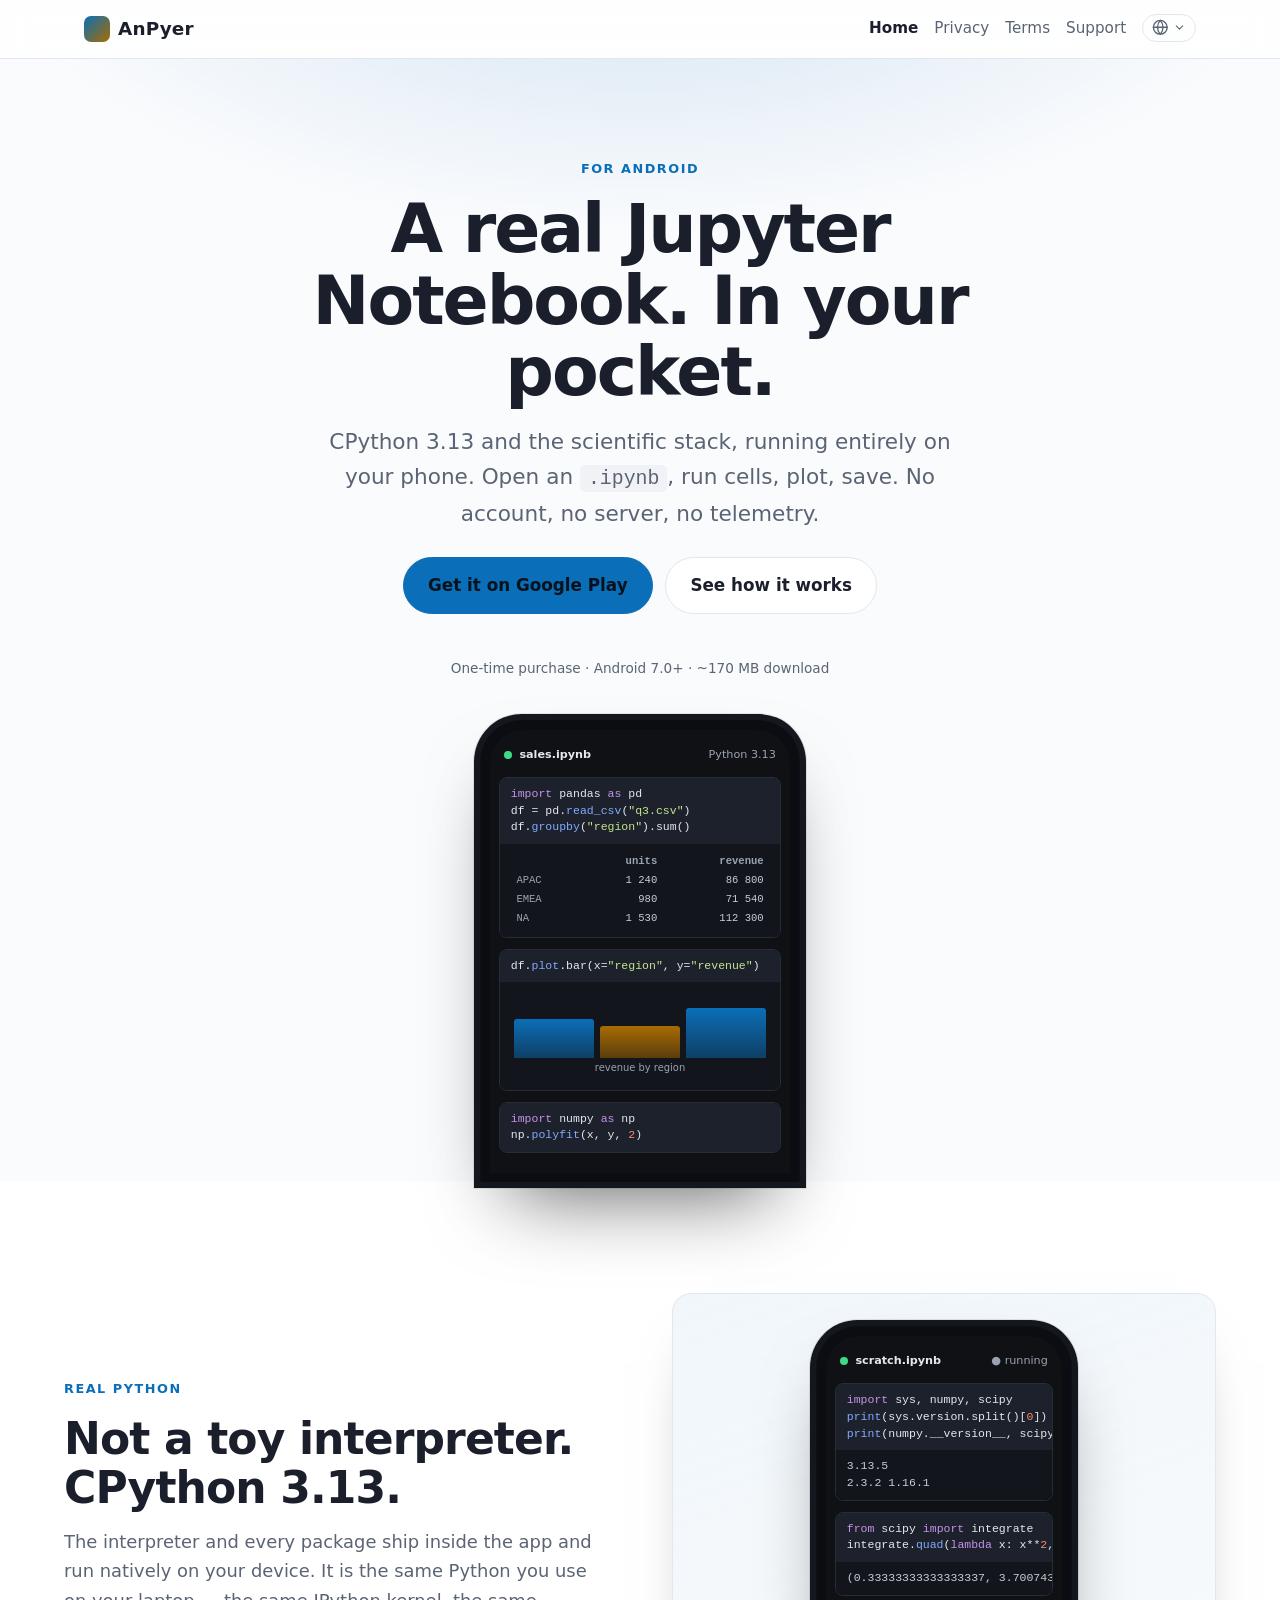
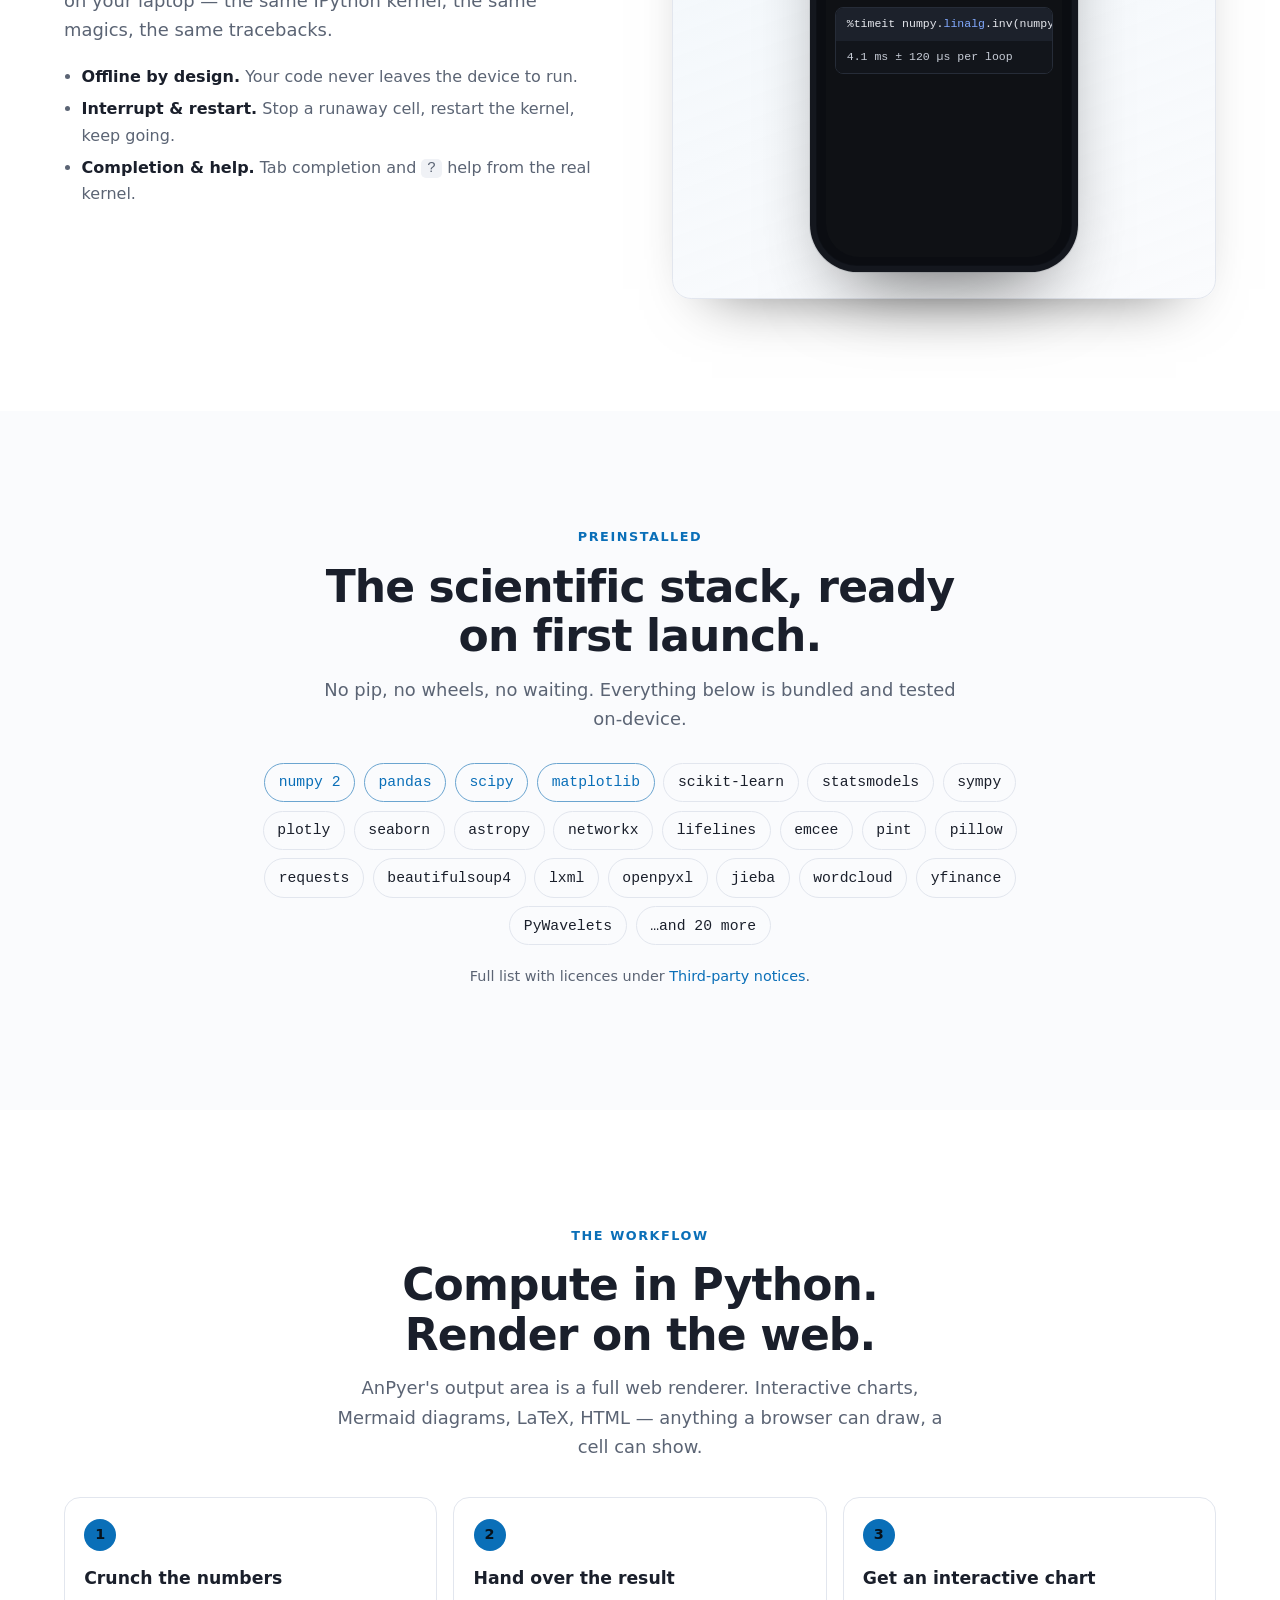
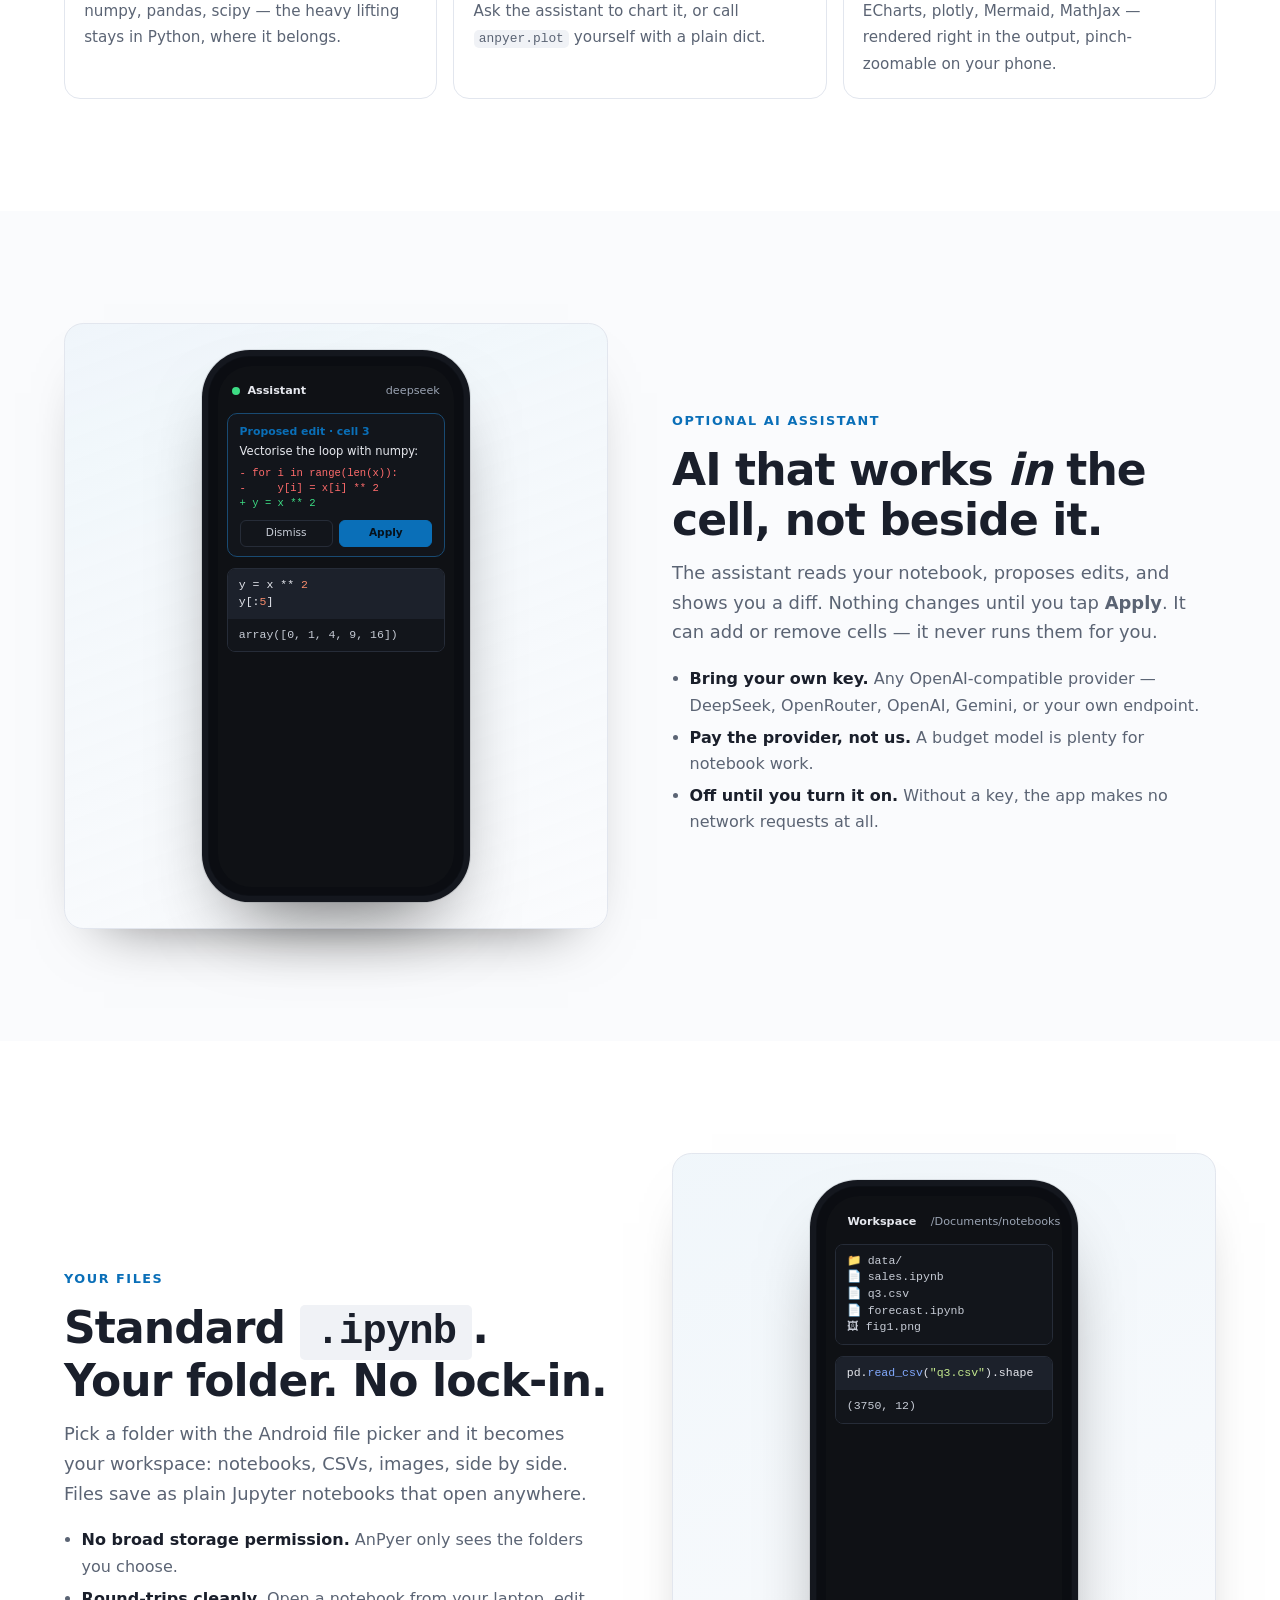
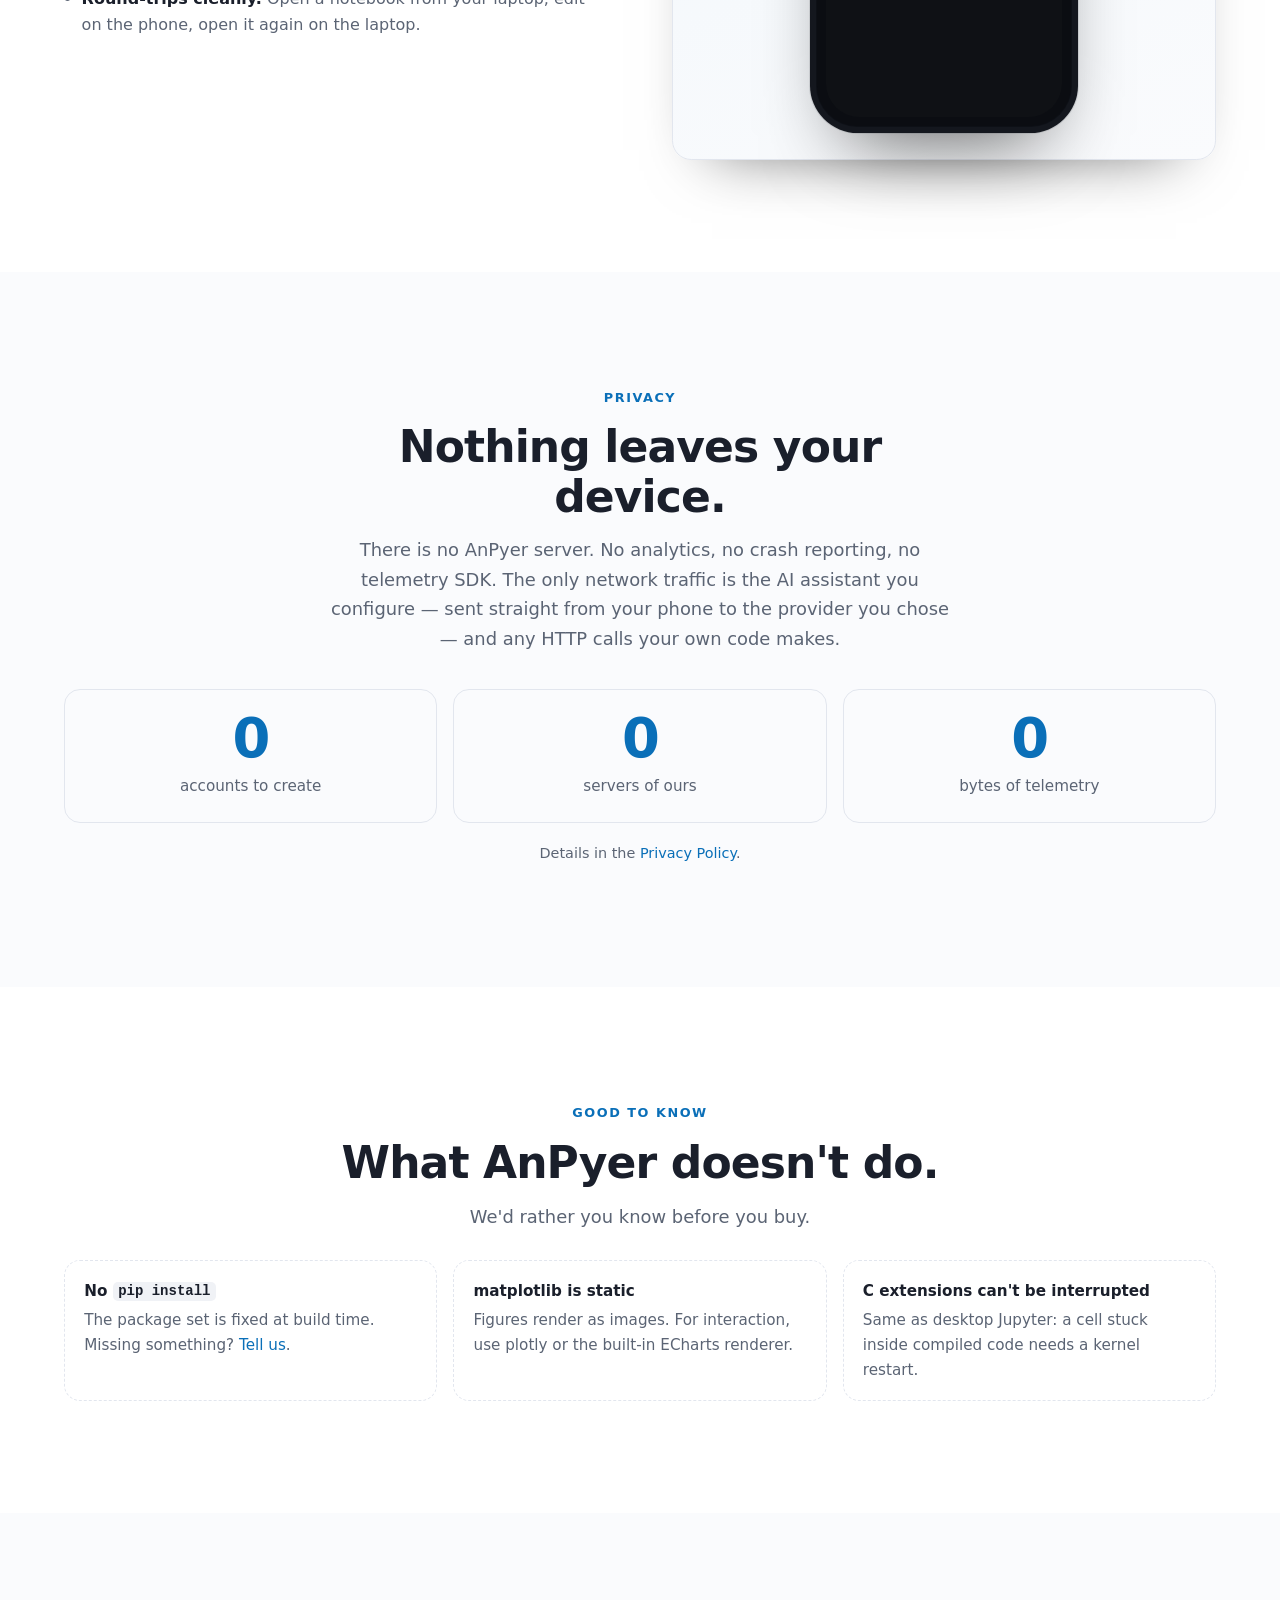
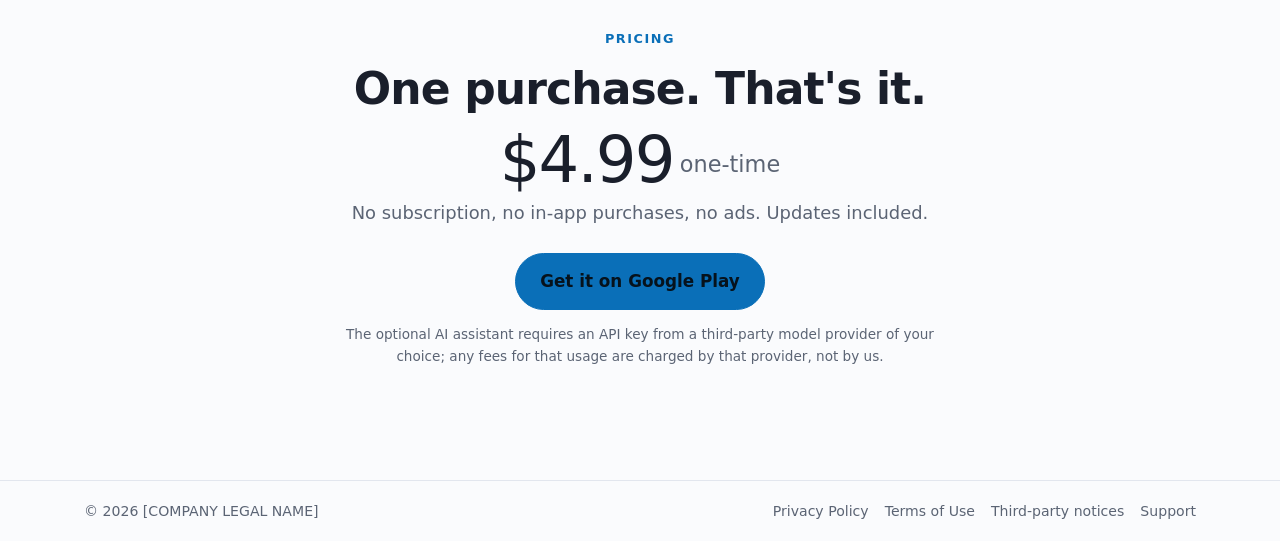
==== index.html @ 9fc210d7 "1. unified framework" ====
<!DOCTYPE html>
<html lang="en">
<head>
<meta charset="utf-8">
<meta name="viewport" content="width=device-width, initial-scale=1">
<title>AnPyer — A real Jupyter Notebook for Android</title>
<meta name="description" content="AnPyer runs Jupyter notebooks fully on your Android device: a real CPython 3.13 with numpy, pandas, matplotlib and more. No account, no server, no telemetry.">
<link rel="stylesheet" href="/assets/site.css?v=2">
<link rel="stylesheet" href="/assets/landing.css?v=2">
<link rel="alternate" hreflang="zh" href="/zh/">
<link rel="alternate" hreflang="en" href="/">
</head>
<body class="landing">

<header class="site-header">
  <div class="inner">
    <a class="brand" href="/"><span class="logo" aria-hidden="true"></span>AnPyer</a>
    <nav class="nav" aria-label="Site">
      <a class="nav-link" href="/" aria-current="page">Home</a>
      <a class="nav-link" href="/privacy/">Privacy</a>
      <a class="nav-link" href="/terms/">Terms</a>
      <a class="nav-link" href="/support/">Support</a>
      <details class="lang-menu">
        <summary aria-label="Language" title="Language"><svg class="icon" width="18" height="18" aria-hidden="true"><use href="/assets/icons.svg?v=2#icon-globe"/></svg><svg class="icon chev" width="14" height="14" aria-hidden="true"><use href="/assets/icons.svg?v=2#icon-chevron"/></svg></summary>
        <ul class="menu">
          <li><a href="/" hreflang="en" aria-current="true"><span class="flag" aria-hidden="true">🇬🇧</span>English<svg class="icon tick" width="16" height="16" aria-hidden="true"><use href="/assets/icons.svg?v=2#icon-check"/></svg></a></li>
          <li><a href="/zh/" hreflang="zh" lang="zh"><span class="flag" aria-hidden="true">🇨🇳</span>简体中文<svg class="icon tick" width="16" height="16" aria-hidden="true"><use href="/assets/icons.svg?v=2#icon-check"/></svg></a></li>
        </ul>
      </details>
    </nav>
  </div>
</header>

<main>

  <!-- ============ HERO ============ -->
  <section class="block hero-block">
    <div class="inner">
      <p class="eyebrow">For Android</p>
      <h1>A real Jupyter Notebook. In your pocket.</h1>
      <p class="lead">CPython 3.13 and the scientific stack, running entirely on your phone. Open an <code>.ipynb</code>, run cells, plot, save. No account, no server, no telemetry.</p>
      <div class="cta">
        <a class="btn primary large" href="https://play.google.com/store/apps/details?id=com.openbook.anpyer">Get it on Google Play</a>
        <a class="btn large" href="#how">See how it works</a>
      </div>
      <p class="fineprint">One-time purchase · Android 7.0+ · ~170 MB download</p>

      <!-- 手机 mockup：等真机截图到了换成 <img> -->
      <div class="phone" aria-hidden="true">
        <div class="screen">
          <div class="bar"><span class="dot"></span><span class="title">sales.ipynb</span><span class="spacer"></span><span>Python 3.13</span></div>
          <div class="cell">
            <div class="in"><span class="k">import</span> pandas <span class="k">as</span> pd
df = pd.<span class="f">read_csv</span>(<span class="s">"q3.csv"</span>)
df.<span class="f">groupby</span>(<span class="s">"region"</span>).sum()</div>
            <div class="out">
              <table class="df">
                <thead><tr><th></th><th>units</th><th>revenue</th></tr></thead>
                <tbody>
                  <tr><td>APAC</td><td>1 240</td><td>86 800</td></tr>
                  <tr><td>EMEA</td><td>980</td><td>71 540</td></tr>
                  <tr><td>NA</td><td>1 530</td><td>112 300</td></tr>
                </tbody>
              </table>
            </div>
          </div>
          <div class="cell">
            <div class="in">df.<span class="f">plot</span>.bar(x=<span class="s">"region"</span>, y=<span class="s">"revenue"</span>)</div>
            <div class="out">
              <div class="bars"><i style="height:62%"></i><i style="height:51%"></i><i style="height:80%"></i></div>
              <div class="caption">revenue by region</div>
            </div>
          </div>
          <div class="cell">
            <div class="in"><span class="k">import</span> numpy <span class="k">as</span> np
np.<span class="f">polyfit</span>(x, y, <span class="n">2</span>)</div>
          </div>
        </div>
      </div>
    </div>
  </section>

  <!-- ============ 1. Real CPython ============ -->
  <section class="block alt" id="how">
    <div class="inner split">
      <div class="copy reveal">
        <p class="eyebrow">Real Python</p>
        <h2>Not a toy interpreter. CPython 3.13.</h2>
        <p class="lead">The interpreter and every package ship inside the app and run natively on your device. It is the same Python you use on your laptop — the same IPython kernel, the same magics, the same tracebacks.</p>
        <ul>
          <li><strong>Offline by design.</strong> Your code never leaves the device to run.</li>
          <li><strong>Interrupt &amp; restart.</strong> Stop a runaway cell, restart the kernel, keep going.</li>
          <li><strong>Completion &amp; help.</strong> Tab completion and <code>?</code> help from the real kernel.</li>
        </ul>
      </div>
      <div class="visual reveal">
        <div class="panel">
          <div class="phone" aria-hidden="true">
            <div class="screen">
              <div class="bar"><span class="dot"></span><span class="title">scratch.ipynb</span><span class="spacer"></span><span>● running</span></div>
              <div class="cell">
                <div class="in"><span class="k">import</span> sys, numpy, scipy
<span class="f">print</span>(sys.version.split()[<span class="n">0</span>])
<span class="f">print</span>(numpy.__version__, scipy.__version__)</div>
                <div class="out plain">3.13.5
2.3.2 1.16.1</div>
              </div>
              <div class="cell">
                <div class="in"><span class="k">from</span> scipy <span class="k">import</span> integrate
integrate.<span class="f">quad</span>(<span class="k">lambda</span> x: x**<span class="n">2</span>, <span class="n">0</span>, <span class="n">1</span>)</div>
                <div class="out plain">(0.33333333333333337, 3.700743415417189e-15)</div>
              </div>
              <div class="cell">
                <div class="in">%timeit numpy.<span class="f">linalg</span>.inv(numpy.random.rand(<span class="n">200</span>, <span class="n">200</span>))</div>
                <div class="out plain">4.1 ms ± 120 µs per loop</div>
              </div>
            </div>
          </div>
        </div>
      </div>
    </div>
  </section>

  <!-- ============ 2. Scientific stack ============ -->
  <section class="block">
    <div class="inner">
      <div class="centered reveal">
        <p class="eyebrow">Preinstalled</p>
        <h2>The scientific stack, ready on first launch.</h2>
        <p class="lead">No pip, no wheels, no waiting. Everything below is bundled and tested on-device.</p>
      </div>
      <ul class="chips reveal">
        <li class="hl">numpy 2</li><li class="hl">pandas</li><li class="hl">scipy</li><li class="hl">matplotlib</li>
        <li>scikit-learn</li><li>statsmodels</li><li>sympy</li><li>plotly</li><li>seaborn</li>
        <li>astropy</li><li>networkx</li><li>lifelines</li><li>emcee</li><li>pint</li>
        <li>pillow</li><li>requests</li><li>beautifulsoup4</li><li>lxml</li><li>openpyxl</li>
        <li>jieba</li><li>wordcloud</li><li>yfinance</li><li>PyWavelets</li><li>…and 20 more</li>
      </ul>
      <p class="chips-note reveal">Full list with licences under <a href="/notices/">Third-party notices</a>.</p>
    </div>
  </section>

  <!-- ============ 3. Compute in Python, render on the web ============ -->
  <section class="block alt">
    <div class="inner">
      <div class="centered reveal">
        <p class="eyebrow">The workflow</p>
        <h2>Compute in Python. Render on the web.</h2>
        <p class="lead">AnPyer's output area is a full web renderer. Interactive charts, Mermaid diagrams, LaTeX, HTML — anything a browser can draw, a cell can show.</p>
      </div>
      <ol class="steps reveal">
        <li><span class="num">1</span><strong>Crunch the numbers</strong><span>numpy, pandas, scipy — the heavy lifting stays in Python, where it belongs.</span></li>
        <li><span class="num">2</span><strong>Hand over the result</strong><span>Ask the assistant to chart it, or call <code>anpyer.plot</code> yourself with a plain dict.</span></li>
        <li><span class="num">3</span><strong>Get an interactive chart</strong><span>ECharts, plotly, Mermaid, MathJax — rendered right in the output, pinch-zoomable on your phone.</span></li>
      </ol>
    </div>
  </section>

  <!-- ============ 4. AI in the cell ============ -->
  <section class="block">
    <div class="inner split reverse">
      <div class="copy reveal">
        <p class="eyebrow">Optional AI assistant</p>
        <h2>AI that works <em>in</em> the cell, not beside it.</h2>
        <p class="lead">The assistant reads your notebook, proposes edits, and shows you a diff. Nothing changes until you tap <strong>Apply</strong>. It can add or remove cells — it never runs them for you.</p>
        <ul>
          <li><strong>Bring your own key.</strong> Any OpenAI-compatible provider — DeepSeek, OpenRouter, OpenAI, Gemini, or your own endpoint.</li>
          <li><strong>Pay the provider, not us.</strong> A budget model is plenty for notebook work.</li>
          <li><strong>Off until you turn it on.</strong> Without a key, the app makes no network requests at all.</li>
        </ul>
      </div>
      <div class="visual reveal">
        <div class="panel">
          <div class="phone" aria-hidden="true">
            <div class="screen">
              <div class="bar"><span class="dot"></span><span class="title">Assistant</span><span class="spacer"></span><span>deepseek</span></div>
              <div class="ai-card">
                <div class="who">Proposed edit · cell 3</div>
                <div>Vectorise the loop with numpy:</div>
                <div class="diff"><span class="del">- for i in range(len(x)):</span>
<span class="del">-     y[i] = x[i] ** 2</span>
<span class="add">+ y = x ** 2</span></div>
                <div class="actions"><span>Dismiss</span><span class="ok">Apply</span></div>
              </div>
              <div class="cell">
                <div class="in">y = x ** <span class="n">2</span>
y[:<span class="n">5</span>]</div>
                <div class="out plain">array([0, 1, 4, 9, 16])</div>
              </div>
            </div>
          </div>
        </div>
      </div>
    </div>
  </section>

  <!-- ============ 5. Your files ============ -->
  <section class="block alt">
    <div class="inner split">
      <div class="copy reveal">
        <p class="eyebrow">Your files</p>
        <h2>Standard <code>.ipynb</code>. Your folder. No lock-in.</h2>
        <p class="lead">Pick a folder with the Android file picker and it becomes your workspace: notebooks, CSVs, images, side by side. Files save as plain Jupyter notebooks that open anywhere.</p>
        <ul>
          <li><strong>No broad storage permission.</strong> AnPyer only sees the folders you choose.</li>
          <li><strong>Round-trips cleanly.</strong> Open a notebook from your laptop, edit on the phone, open it again on the laptop.</li>
        </ul>
      </div>
      <div class="visual reveal">
        <div class="panel">
          <div class="phone" aria-hidden="true">
            <div class="screen">
              <div class="bar"><span class="dot"></span><span class="title">Workspace</span><span class="spacer"></span><span>/Documents/notebooks</span></div>
              <div class="cell"><div class="out plain">📁 data/
📄 sales.ipynb
📄 q3.csv
📄 forecast.ipynb
🖼 fig1.png</div></div>
              <div class="cell">
                <div class="in">pd.<span class="f">read_csv</span>(<span class="s">"q3.csv"</span>).shape</div>
                <div class="out plain">(3750, 12)</div>
              </div>
            </div>
          </div>
        </div>
      </div>
    </div>
  </section>

  <!-- ============ 6. Privacy ============ -->
  <section class="block">
    <div class="inner">
      <div class="centered reveal">
        <p class="eyebrow">Privacy</p>
        <h2>Nothing leaves your device.</h2>
        <p class="lead">There is no AnPyer server. No analytics, no crash reporting, no telemetry SDK. The only network traffic is the AI assistant you configure — sent straight from your phone to the provider you chose — and any HTTP calls your own code makes.</p>
      </div>
      <ul class="stats reveal">
        <li><b>0</b><span>accounts to create</span></li>
        <li><b>0</b><span>servers of ours</span></li>
        <li><b>0</b><span>bytes of telemetry</span></li>
      </ul>
      <p class="chips-note reveal">Details in the <a href="/privacy/">Privacy Policy</a>.</p>
    </div>
  </section>

  <!-- ============ 7. Honest limits ============ -->
  <section class="block alt">
    <div class="inner">
      <div class="centered reveal">
        <p class="eyebrow">Good to know</p>
        <h2>What AnPyer doesn't do.</h2>
        <p class="lead">We'd rather you know before you buy.</p>
      </div>
      <ul class="limits reveal">
        <li><strong>No <code>pip install</code></strong>The package set is fixed at build time. Missing something? <a href="/support/">Tell us</a>.</li>
        <li><strong>matplotlib is static</strong>Figures render as images. For interaction, use plotly or the built-in ECharts renderer.</li>
        <li><strong>C extensions can't be interrupted</strong>Same as desktop Jupyter: a cell stuck inside compiled code needs a kernel restart.</li>
      </ul>
    </div>
  </section>

  <!-- ============ 8. Pricing / CTA ============ -->
  <section class="block pricing-block">
    <div class="inner">
      <div class="centered reveal">
        <p class="eyebrow">Pricing</p>
        <h2>One purchase. That's it.</h2>
        <p class="price">$4.99<small>one-time</small></p>
        <p class="lead">No subscription, no in-app purchases, no ads. Updates included.</p>
        <div class="cta">
          <a class="btn primary large" href="https://play.google.com/store/apps/details?id=com.openbook.anpyer">Get it on Google Play</a>
        </div>
        <p class="fineprint">The optional AI assistant requires an API key from a third-party model provider of your choice; any fees for that usage are charged by that provider, not by us.</p>
      </div>
    </div>
  </section>

</main>

<footer class="site-footer">
  <div class="inner">
    <span>© 2026 <span class="legal-name">[COMPANY LEGAL NAME]</span></span>
    <div class="links">
      <a href="/privacy/">Privacy Policy</a>
      <a href="/terms/">Terms of Use</a>
      <a href="/notices/">Third-party notices</a>
      <a href="/support/">Support</a>
    </div>
  </div>
</footer>

<script src="/assets/site.js?v=2" defer></script>

</body>
</html>
---- assets/site.css ----
/* AnPyer website — base stylesheet, zero build step.
   Dark by default, follows the system preference for light.
   Layout model (all pages): full-width blocks stacked vertically, each with a centred
   .inner limited to --wide. Long-form documents (privacy / terms / support) additionally
   limit their article to --doc for readability. landing.css adds the marketing blocks. */

:root {
  color-scheme: light dark;
  --bg: #0f1115;
  --bg-elev: #161a22;
  --fg: #e6e8ee;
  --fg-muted: #9aa3b2;
  --line: #262c38;
  --accent: #5cc8ff;
  --accent-2: #ffd166;
  --code-bg: #1c212b;
  --wide: 72rem;        /* max content width of every block */
  --doc: 46rem;         /* max width of long-form text */
  --narrow: 40rem;      /* max width of centred copy */
  --block-y: clamp(3.5rem, 9vw, 7rem);
  --radius: 10px;
  font-family: system-ui, -apple-system, "Segoe UI", Roboto, "Noto Sans", "PingFang SC", "Microsoft YaHei", sans-serif;
  line-height: 1.65;
}

@media (prefers-color-scheme: light) {
  :root {
    --bg: #fafbfd;
    --bg-elev: #ffffff;
    --fg: #1a1f2b;
    --fg-muted: #5b6474;
    --line: #e2e6ee;
    --accent: #0a6fb8;
    --accent-2: #a86b00;
    --code-bg: #f0f2f6;
  }
}

* { box-sizing: border-box; }

html, body { margin: 0; padding: 0; }
html { scroll-behavior: smooth; }
@media (prefers-reduced-motion: reduce) { html { scroll-behavior: auto; } }

body {
  background: var(--bg);
  color: var(--fg);
  -webkit-text-size-adjust: 100%;
  min-height: 100dvh;
  display: flex;
  flex-direction: column;
  overflow-x: hidden;
}

a { color: var(--accent); text-decoration: none; }
a:hover { text-decoration: underline; }

code, pre {
  font-family: ui-monospace, "Cascadia Code", "JetBrains Mono", Menlo, Consolas, monospace;
  font-size: 0.92em;
}
code { background: var(--code-bg); padding: 0.1em 0.4em; border-radius: 5px; }

.icon { width: 1em; height: 1em; display: inline-block; vertical-align: -0.15em; flex: none; }

/* ---------- Header (sticky, translucent) ---------- */
.site-header {
  position: sticky;
  top: 0;
  z-index: 50;
  border-bottom: 1px solid var(--line);
  background: color-mix(in srgb, var(--bg-elev) 78%, transparent);
  -webkit-backdrop-filter: saturate(160%) blur(14px);
  backdrop-filter: saturate(160%) blur(14px);
}
.site-header .inner {
  max-width: var(--wide);
  margin: 0 auto;
  padding: 0.85rem 1.25rem;
  display: flex;
  align-items: center;
  gap: 1rem;
}
.brand {
  font-weight: 700;
  font-size: 1.15rem;
  letter-spacing: 0.01em;
  color: var(--fg);
  display: inline-flex;
  align-items: center;
  gap: 0.5rem;
  white-space: nowrap;
}
.brand:hover { text-decoration: none; }
.brand .logo {
  width: 26px; height: 26px; border-radius: 7px;
  background: linear-gradient(135deg, var(--accent), var(--accent-2));
  display: inline-block;
}
.nav { display: flex; align-items: center; gap: 1rem; margin-left: auto; flex-wrap: wrap; }
.nav a { color: var(--fg-muted); font-size: 0.95rem; }
.nav a[aria-current="page"] { color: var(--fg); font-weight: 600; }

/* ---------- Language menu (native <details>, JS only closes it on outside click) ---------- */
.lang-menu { position: relative; }
.lang-menu > summary {
  list-style: none;
  cursor: pointer;
  display: inline-flex;
  align-items: center;
  gap: 0.3rem;
  padding: 0.3rem 0.55rem;
  border: 1px solid var(--line);
  border-radius: 999px;
  color: var(--fg-muted);
  font-size: 0.9rem;
  line-height: 1;
  user-select: none;
}
.lang-menu > summary::-webkit-details-marker { display: none; }
.lang-menu > summary:hover, .lang-menu[open] > summary { color: var(--fg); border-color: var(--fg-muted); }
.lang-menu > summary .icon { width: 1.15em; height: 1.15em; }
.lang-menu > summary .chev { width: 0.9em; height: 0.9em; transition: transform 0.15s ease; }
.lang-menu[open] > summary .chev { transform: rotate(180deg); }
.lang-menu .menu {
  position: absolute;
  right: 0;
  top: calc(100% + 0.5rem);
  min-width: 11rem;
  margin: 0;
  padding: 0.35rem;
  list-style: none;
  background: var(--bg-elev);
  border: 1px solid var(--line);
  border-radius: 12px;
  box-shadow: 0 18px 40px -18px rgba(0, 0, 0, 0.6);
  z-index: 60;
}
.lang-menu .menu a {
  display: flex;
  align-items: center;
  gap: 0.6rem;
  padding: 0.5rem 0.65rem;
  border-radius: 8px;
  color: var(--fg);
  font-size: 0.95rem;
  white-space: nowrap;
}
.lang-menu .menu a:hover { background: color-mix(in srgb, var(--fg) 7%, transparent); text-decoration: none; }
.lang-menu .menu a[aria-current="true"] { color: var(--fg); font-weight: 600; }
.lang-menu .menu a .tick { margin-left: auto; width: 1em; height: 1em; color: var(--accent); visibility: hidden; }
.lang-menu .menu a[aria-current="true"] .tick { visibility: visible; }
/* Flags are plain emoji (🇬🇧 🇨🇳); Windows Chrome/Edge lack flag glyphs and show "GB"/"CN" letters,
   which is acceptable. Swap for <img> if pixel-identical flags are ever required. */
.flag {
  font-size: 1.15em;
  line-height: 1;
  flex: none;
  font-family: "Twemoji Mozilla", "Apple Color Emoji", "Segoe UI Emoji", "Noto Color Emoji", sans-serif;
}

/* ---------- Main: blocks ---------- */
main { flex: 1; width: 100%; }
.block { padding: var(--block-y) 1.25rem; }
.block.alt { background: var(--bg-elev); }
.block > .inner { max-width: var(--wide); margin: 0 auto; }

/* Page hero: title banner shared by all non-landing pages */
.page-hero {
  padding-top: clamp(2.5rem, 6vw, 4.5rem);
  padding-bottom: clamp(2rem, 4vw, 3rem);
  background:
    radial-gradient(60rem 30rem at 50% -10rem, color-mix(in srgb, var(--accent) 18%, transparent), transparent 70%),
    var(--bg);
  border-bottom: 1px solid var(--line);
}
.page-hero .eyebrow { margin-bottom: 0.6rem; }
.page-hero h1 {
  font-size: clamp(2rem, 4.5vw, 3rem);
  line-height: 1.1;
  letter-spacing: -0.025em;
  margin: 0 0 0.6rem;
}
.page-hero h1 .sub { font-size: 0.5em; font-weight: 400; color: var(--fg-muted); letter-spacing: 0; margin-left: 0.4em; }
.page-hero .meta, .page-hero .lead { margin: 0.4rem 0 0; }
.page-hero .lead { font-size: clamp(1.05rem, 1.5vw, 1.2rem); color: var(--fg-muted); max-width: var(--doc); }

/* Long-form document */
.doc-block { padding-top: clamp(2rem, 4vw, 3rem); }
.doc { max-width: var(--doc); }

/* ---------- Typography ---------- */
.eyebrow {
  display: inline-block;
  font-size: 0.8rem;
  font-weight: 700;
  letter-spacing: 0.12em;
  text-transform: uppercase;
  color: var(--accent);
  margin: 0 0 0.9rem;
}
h1 { font-size: 2rem; line-height: 1.2; margin: 0 0 0.5rem; }
h2 { font-size: 1.35rem; margin: 2.2rem 0 0.6rem; padding-top: 0.4rem; border-top: 1px solid var(--line); }
h3 { font-size: 1.08rem; margin: 1.5rem 0 0.4rem; }
p, ul, ol { margin: 0.6rem 0; }
li { margin: 0.25rem 0; }
.muted { color: var(--fg-muted); }
.lead { font-size: 1.15rem; color: var(--fg-muted); margin-bottom: 1.5rem; }
.meta { font-size: 0.9rem; color: var(--fg-muted); margin-bottom: 1.5rem; }

.notice {
  border-left: 3px solid var(--accent-2);
  background: var(--bg-elev);
  padding: 0.7rem 1rem;
  border-radius: 0 var(--radius) var(--radius) 0;
  margin: 1rem 0;
  font-size: 0.95rem;
}
.doc-block.alt .notice, .block.alt .notice { background: var(--bg); }

table { border-collapse: collapse; width: 100%; margin: 1rem 0; font-size: 0.95rem; }
th, td { text-align: left; padding: 0.5rem 0.6rem; border-bottom: 1px solid var(--line); vertical-align: top; }
th { color: var(--fg-muted); font-weight: 600; }

/* ---------- Buttons ---------- */
.cta { display: flex; gap: 0.8rem; flex-wrap: wrap; margin: 1rem 0 2rem; }
.btn {
  display: inline-block;
  padding: 0.6rem 1.1rem;
  border-radius: var(--radius);
  border: 1px solid var(--line);
  background: var(--bg-elev);
  color: var(--fg);
  font-weight: 600;
}
.btn.primary { background: var(--accent); border-color: var(--accent); color: #06121c; }
.btn:hover { text-decoration: none; filter: brightness(1.08); }
.btn.large { padding: 0.85rem 1.5rem; font-size: 1.05rem; border-radius: 999px; }

/* ---------- Footer ---------- */
.site-footer {
  border-top: 1px solid var(--line);
  color: var(--fg-muted);
  font-size: 0.88rem;
}
.site-footer .inner {
  max-width: var(--wide);
  margin: 0 auto;
  padding: 1.2rem 1.25rem;
  display: flex;
  flex-wrap: wrap;
  gap: 0.4rem 1.2rem;
  align-items: center;
}
.site-footer .links { display: flex; gap: 1rem; flex-wrap: wrap; margin-left: auto; }
.site-footer a { color: var(--fg-muted); }

/* ---------- Responsive ---------- */
@media (max-width: 40rem) {
  .nav { gap: 0.7rem; }
  .nav a:not(.brand) { font-size: 0.9rem; }
}
@media (max-width: 30rem) {
  .block { padding-left: 1rem; padding-right: 1rem; }
  .site-header .inner { padding-left: 1rem; padding-right: 1rem; }
  .nav .nav-link { display: none; }        /* on phones: brand + language only, footer carries the links */
  h1 { font-size: 1.6rem; }
}
---- assets/landing.css ----
/* AnPyer landing page — marketing blocks only (body.landing).
   Block / header / footer / typography basics live in site.css; this file adds the
   two-column splits, phone mockups, chips, steps, stats and pricing blocks.
   Zero build step; scroll-reveal animation is disabled under prefers-reduced-motion. */

/* Two columns: copy + visual; .reverse puts the visual on the left */
.split {
  display: grid;
  grid-template-columns: minmax(0, 1fr) minmax(0, 1fr);
  gap: clamp(2rem, 5vw, 5rem);
  align-items: center;
}
.split.reverse > .copy { order: 2; }
.split.reverse > .visual { order: 1; }

/* Centred copy (blocks without a visual / block headings) */
.centered {
  max-width: var(--narrow);
  margin: 0 auto;
  text-align: center;
}

/* ---------- Copy typography ---------- */
.block h2 {
  font-size: clamp(1.75rem, 3.6vw, 2.75rem);
  line-height: 1.12;
  letter-spacing: -0.02em;
  margin: 0 0 0.9rem;
  padding: 0;
  border: 0;
}
.block .lead {
  font-size: clamp(1.02rem, 1.4vw, 1.2rem);
  color: var(--fg-muted);
  margin: 0 0 1.2rem;
}
.block .copy p { max-width: 34rem; }
.block .copy ul { padding-left: 1.1rem; color: var(--fg-muted); }
.block .copy li { margin: 0.35rem 0; }
.block .copy li strong { color: var(--fg); }

/* ---------- Hero ---------- */
.hero-block {
  padding-top: clamp(3rem, 8vw, 6rem);
  padding-bottom: 0;
  text-align: center;
  background:
    radial-gradient(60rem 30rem at 50% -10rem, color-mix(in srgb, var(--accent) 18%, transparent), transparent 70%),
    var(--bg);
}
.hero-block h1 {
  font-size: clamp(2.3rem, 6vw, 4.25rem);
  line-height: 1.05;
  letter-spacing: -0.03em;
  margin: 0 auto 1rem;
  max-width: 18ch;
}
.hero-block .lead {
  font-size: clamp(1.1rem, 1.7vw, 1.35rem);
  max-width: var(--narrow);
  margin: 0 auto 1.6rem;
}
.hero-block .cta { justify-content: center; margin: 0 0 clamp(2.5rem, 6vw, 4.5rem); }
.hero-block .fineprint { font-size: 0.85rem; color: var(--fg-muted); margin: -1.8rem 0 2.5rem; }

/* ---------- Phone mockup (pure CSS; swap for <img> when real screenshots arrive) ---------- */
.phone {
  width: min(20rem, 78vw);
  aspect-ratio: 9 / 19;
  margin: 0 auto;
  border-radius: 2.6rem;
  background: #0b0d12;
  border: 1px solid color-mix(in srgb, var(--fg) 18%, transparent);
  box-shadow:
    0 0 0 6px #14171e,
    0 0 0 7px color-mix(in srgb, var(--fg) 10%, transparent),
    0 40px 80px -30px rgba(0,0,0,0.65);
  padding: 0.55rem;
  position: relative;
  text-align: left;
}
.hero-block .phone { margin-bottom: -1px; border-bottom-left-radius: 0; border-bottom-right-radius: 0; border-bottom: 0; aspect-ratio: 9 / 13; overflow: hidden; }
.hero-block .phone .screen { border-bottom-left-radius: 0; border-bottom-right-radius: 0; }
.phone .screen {
  width: 100%; height: 100%;
  border-radius: 2.1rem;
  background: #0f1115;
  color: #e6e8ee;
  overflow: hidden;
  display: flex;
  flex-direction: column;
  font-size: 0.72rem;
  line-height: 1.45;
}
.phone .bar {
  display: flex; align-items: center; gap: 0.45rem;
  padding: 1.1rem 0.9rem 0.5rem;
  color: #9aa3b2;
  font-size: 0.7rem;
}
.phone .bar .dot { width: 8px; height: 8px; border-radius: 50%; background: #3ddc84; }
.phone .bar .title { color: #e6e8ee; font-weight: 600; }
.phone .bar .spacer { flex: 1; }

.cell { margin: 0.35rem 0.6rem; border-radius: 8px; overflow: hidden; border: 1px solid #262c38; }
.cell .in {
  background: #1c212b;
  padding: 0.5rem 0.65rem;
  font-family: ui-monospace, "Cascadia Code", "JetBrains Mono", Menlo, Consolas, monospace;
  white-space: pre;
  overflow: hidden;
}
.cell .in .k { color: #c792ea; }
.cell .in .f { color: #82aaff; }
.cell .in .s { color: #c3e88d; }
.cell .in .n { color: #f78c6c; }
.cell .out { background: #12151b; padding: 0.5rem 0.65rem; color: #c7ccd6; }
.cell .out.plain { font-family: ui-monospace, Menlo, Consolas, monospace; white-space: pre; }

.df { border-collapse: collapse; width: 100%; font-family: ui-monospace, Menlo, Consolas, monospace; font-size: 0.66rem; margin: 0; }
.df th, .df td { border: 0; padding: 0.12rem 0.35rem; text-align: right; color: #c7ccd6; }
.df th { color: #9aa3b2; font-weight: 600; }
.df td:first-child, .df th:first-child { color: #9aa3b2; text-align: left; }

.bars { display: flex; align-items: flex-end; gap: 0.35rem; height: 4.2rem; padding: 0.3rem 0.2rem 0; }
.bars i { flex: 1; display: block; border-radius: 3px 3px 0 0; background: linear-gradient(180deg, var(--accent), color-mix(in srgb, var(--accent) 50%, #0f1115)); }
.bars i:nth-child(2n) { background: linear-gradient(180deg, var(--accent-2), color-mix(in srgb, var(--accent-2) 50%, #0f1115)); }
.caption { font-size: 0.62rem; color: #9aa3b2; text-align: center; padding: 0.2rem 0 0.4rem; }

/* AI confirmation card mockup */
.ai-card {
  margin: 0.35rem 0.6rem;
  border: 1px solid color-mix(in srgb, var(--accent) 45%, #262c38);
  border-radius: 10px;
  background: #12151b;
  padding: 0.6rem 0.7rem;
}
.ai-card .who { color: var(--accent); font-weight: 700; font-size: 0.68rem; margin-bottom: 0.25rem; }
.ai-card .diff { font-family: ui-monospace, Menlo, Consolas, monospace; white-space: pre; font-size: 0.66rem; margin: 0.35rem 0; }
.ai-card .diff .add { color: #3ddc84; }
.ai-card .diff .del { color: #ff6b6b; }
.ai-card .actions { display: flex; gap: 0.4rem; margin-top: 0.5rem; }
.ai-card .actions span {
  flex: 1; text-align: center; padding: 0.3rem 0; border-radius: 6px;
  border: 1px solid #262c38; font-size: 0.66rem; color: #c7ccd6;
}
.ai-card .actions span.ok { background: var(--accent); color: #06121c; border-color: var(--accent); font-weight: 700; }

/* Non-hero visual container: card */
.visual .panel {
  border-radius: 1.2rem;
  border: 1px solid var(--line);
  background: linear-gradient(160deg, color-mix(in srgb, var(--bg-elev) 80%, var(--accent) 6%), var(--bg));
  padding: clamp(1rem, 3vw, 2rem);
  box-shadow: 0 30px 60px -40px rgba(0,0,0,0.6);
}
.visual .panel .phone { width: min(16rem, 70vw); }

/* ---------- Package chips ---------- */
.chips {
  display: flex; flex-wrap: wrap; justify-content: center; gap: 0.55rem;
  margin: 1.8rem auto 0; max-width: 52rem; padding: 0; list-style: none;
}
.chips li {
  font-family: ui-monospace, "Cascadia Code", "JetBrains Mono", Menlo, Consolas, monospace;
  font-size: 0.92rem;
  padding: 0.4rem 0.85rem;
  border-radius: 999px;
  border: 1px solid var(--line);
  background: var(--bg);
  margin: 0;
}
.block.alt .chips li { background: var(--bg-elev); }
.chips li.hl { border-color: color-mix(in srgb, var(--accent) 55%, var(--line)); color: var(--accent); }
.chips-note { text-align: center; font-size: 0.9rem; color: var(--fg-muted); margin-top: 1.2rem; }

/* ---------- Three-step flow ---------- */
.steps {
  display: grid;
  grid-template-columns: repeat(3, minmax(0, 1fr));
  gap: 1rem;
  margin: 2.2rem 0 0;
  padding: 0; list-style: none;
}
.steps li {
  background: var(--bg);
  border: 1px solid var(--line);
  border-radius: 1rem;
  padding: 1.3rem 1.2rem;
  margin: 0;
  position: relative;
}
.block.alt .steps li { background: var(--bg-elev); }
.steps .num {
  display: inline-grid; place-items: center;
  width: 2rem; height: 2rem; border-radius: 50%;
  background: var(--accent); color: #06121c; font-weight: 800; font-size: 0.9rem;
  margin-bottom: 0.8rem;
}
.steps strong { display: block; font-size: 1.08rem; margin-bottom: 0.35rem; }
.steps span { color: var(--fg-muted); font-size: 0.95rem; }
.steps code { font-size: 0.85em; }

/* ---------- Big numbers (privacy block) ---------- */
.stats {
  display: grid;
  grid-template-columns: repeat(3, minmax(0, 1fr));
  gap: 1rem;
  margin: 2.2rem 0 0;
  padding: 0; list-style: none;
  text-align: center;
}
.stats li { margin: 0; padding: 1.4rem 0.8rem; border-radius: 1rem; border: 1px solid var(--line); background: var(--bg); }
.block.alt .stats li { background: var(--bg-elev); }
.stats b { display: block; font-size: clamp(2.2rem, 5vw, 3.4rem); line-height: 1; letter-spacing: -0.03em; color: var(--accent); }
.stats span { display: block; margin-top: 0.5rem; color: var(--fg-muted); font-size: 0.95rem; }

/* ---------- Honest limits (small cards) ---------- */
.limits {
  display: grid;
  grid-template-columns: repeat(3, minmax(0, 1fr));
  gap: 1rem; margin: 1.8rem 0 0; padding: 0; list-style: none;
}
.limits li { margin: 0; padding: 1.1rem 1.2rem; border-radius: 1rem; border: 1px dashed var(--line); color: var(--fg-muted); font-size: 0.95rem; }
.limits li strong { display: block; color: var(--fg); margin-bottom: 0.25rem; }

/* ---------- Pricing / closing CTA ---------- */
.pricing-block { text-align: center; }
.price { font-size: clamp(2.6rem, 6vw, 4rem); letter-spacing: -0.03em; line-height: 1; margin: 0.5rem 0 0.4rem; }
.price small { font-size: 0.35em; color: var(--fg-muted); letter-spacing: 0; vertical-align: middle; margin-left: 0.4rem; }
.pricing-block .cta { justify-content: center; margin: 1.6rem 0 0.8rem; }
.pricing-block .fineprint { font-size: 0.85rem; color: var(--fg-muted); max-width: var(--narrow); margin: 0.6rem auto 0; }

/* ---------- Scroll reveal ---------- */
.reveal { opacity: 0; transform: translateY(18px); transition: opacity 0.6s ease, transform 0.6s ease; }
.reveal.in { opacity: 1; transform: none; }
@media (prefers-reduced-motion: reduce) {
  .reveal { opacity: 1; transform: none; transition: none; }
}

/* ---------- Responsive ---------- */
@media (max-width: 52rem) {
  .split { grid-template-columns: 1fr; gap: 2rem; }
  .split.reverse > .copy { order: 1; }
  .split.reverse > .visual { order: 2; }
  .split .copy { text-align: left; }
  .steps, .stats, .limits { grid-template-columns: 1fr; }
  .visual .panel .phone { width: min(15rem, 66vw); }
}
@media (max-width: 30rem) {
  .hero-block .cta .btn { flex: 1 1 100%; text-align: center; }
}
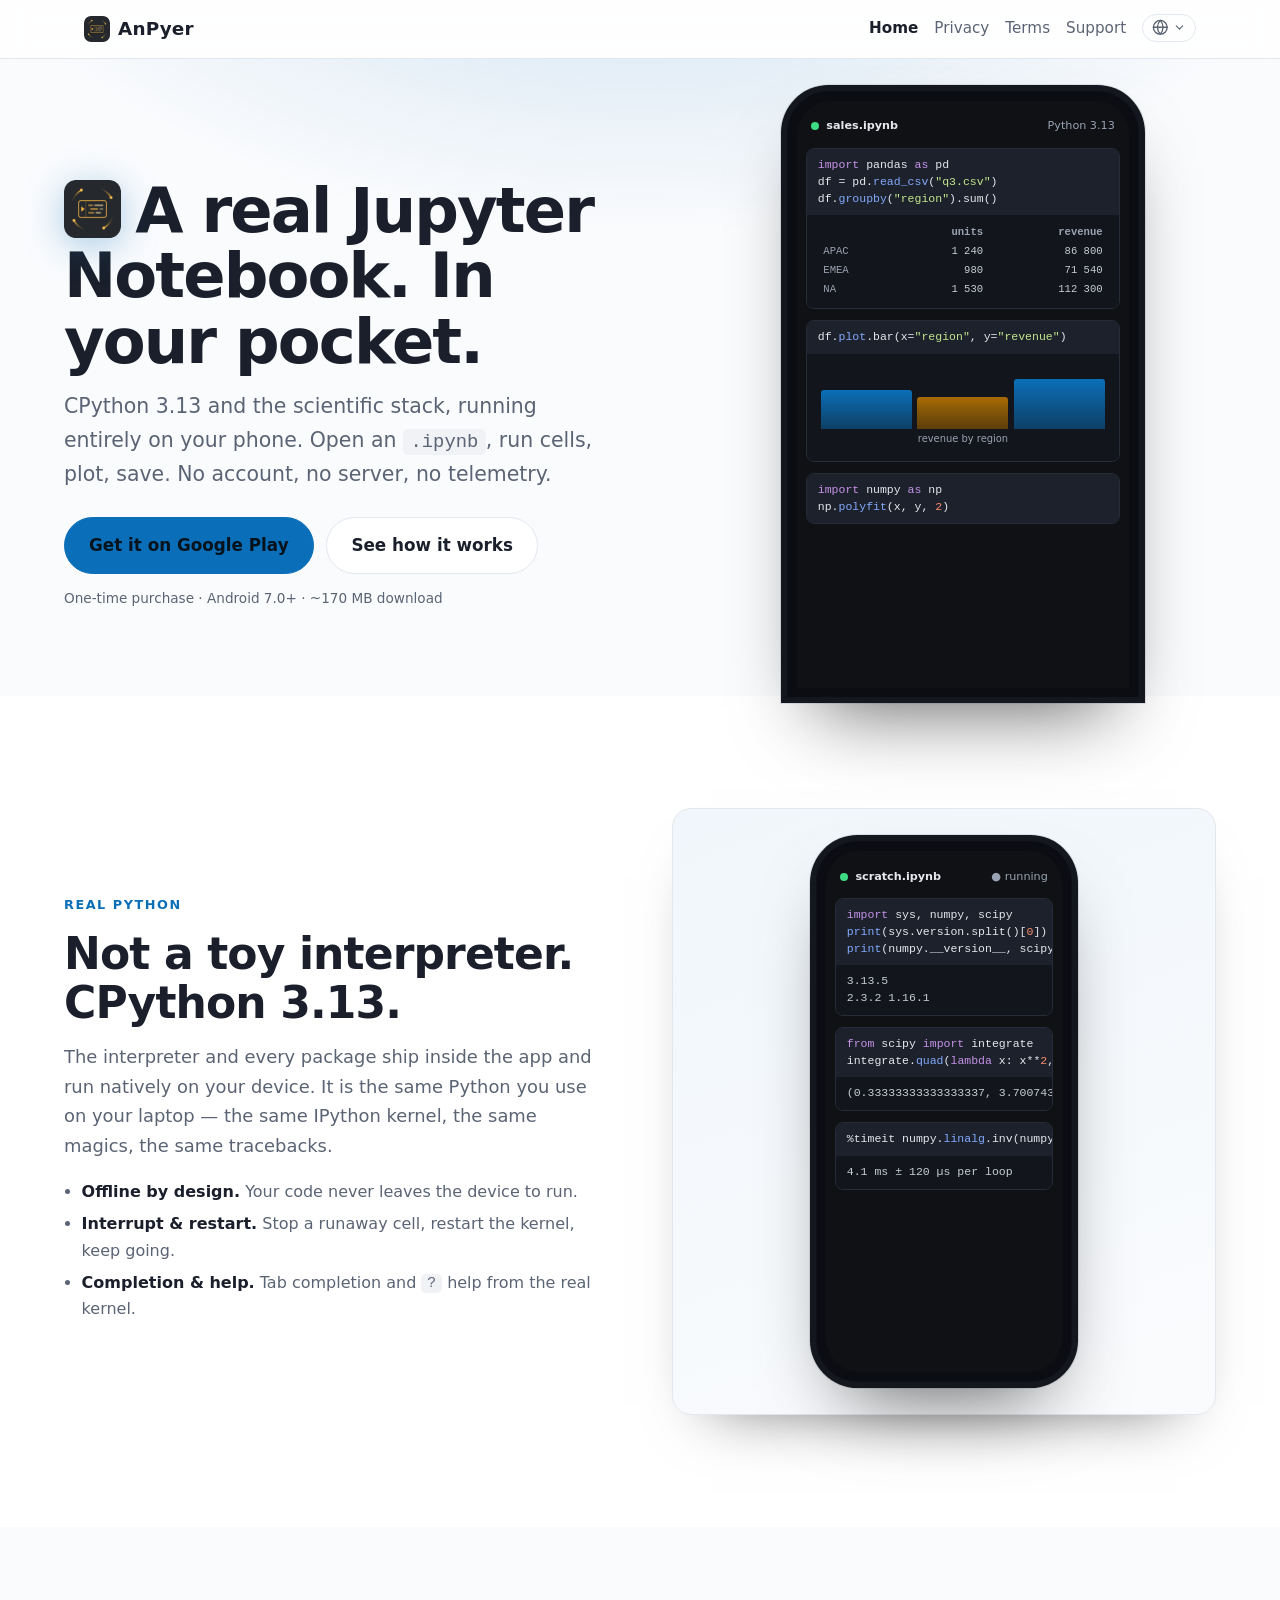
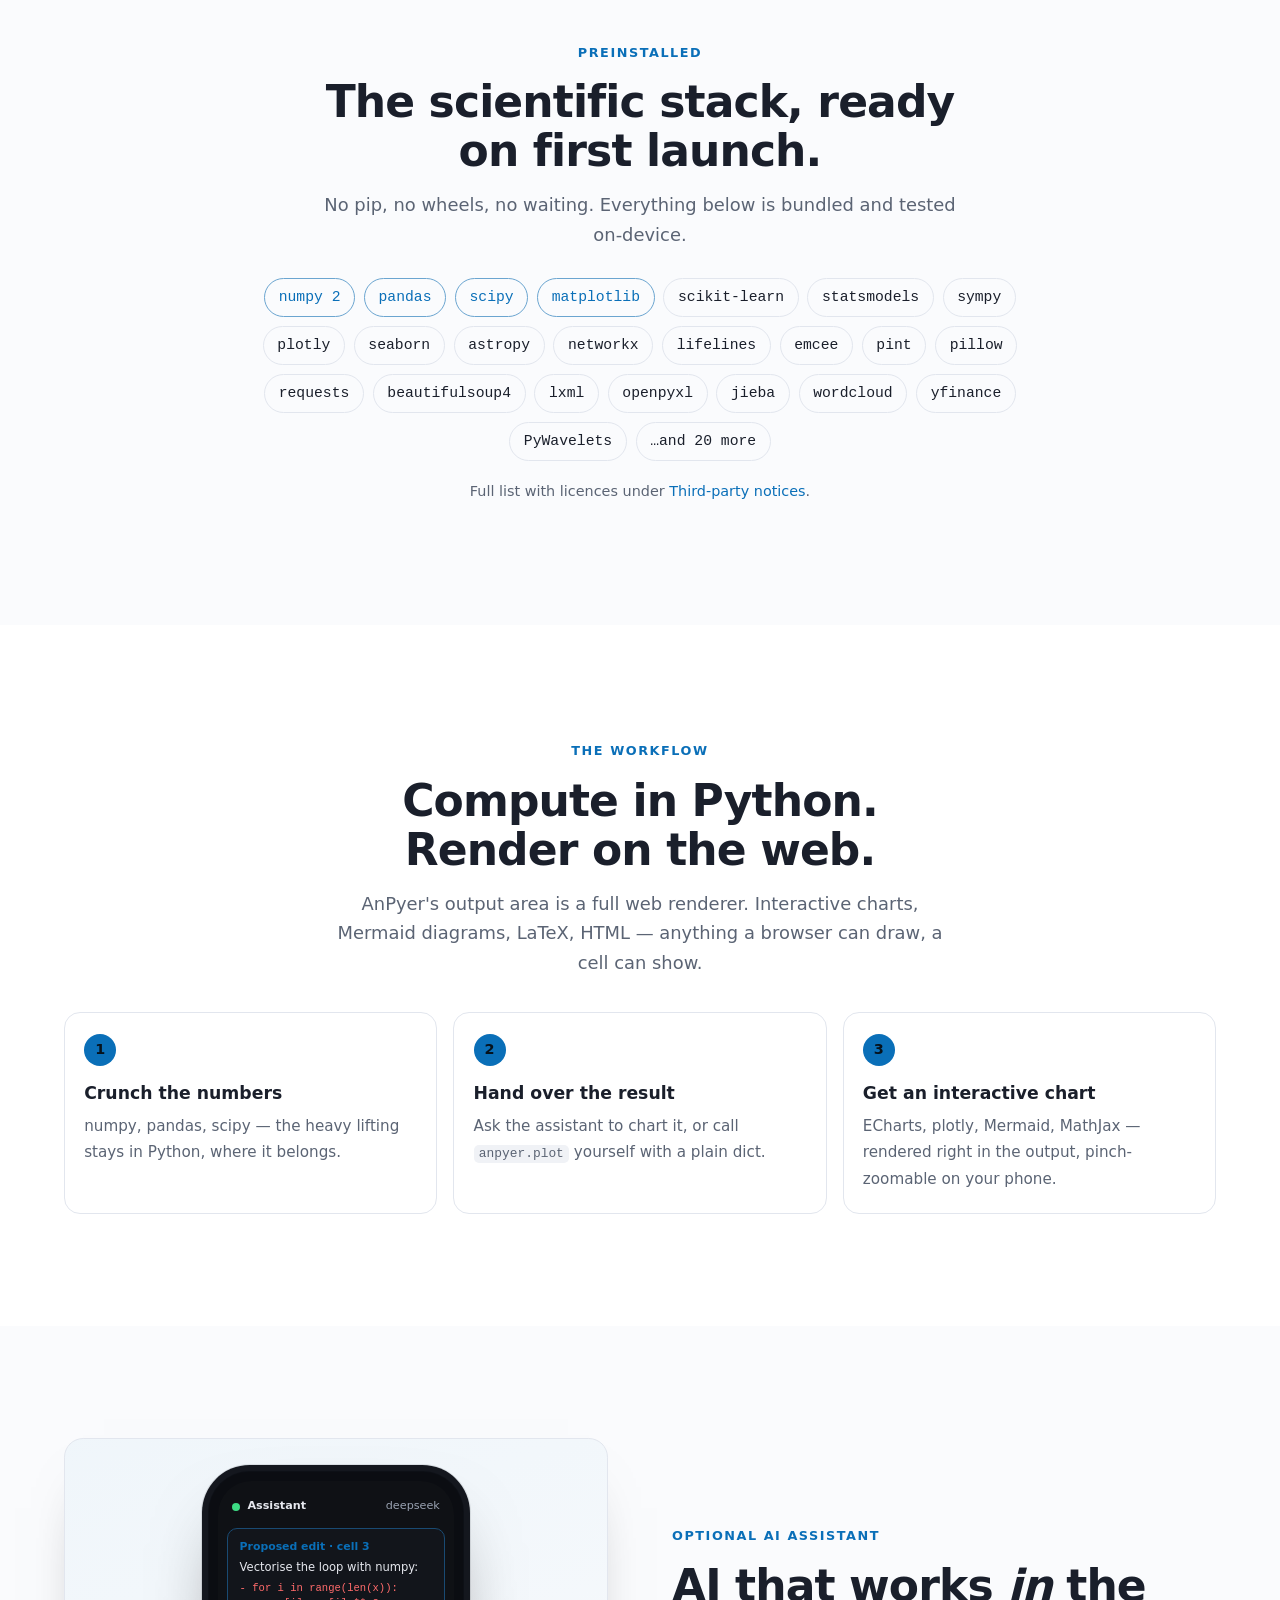
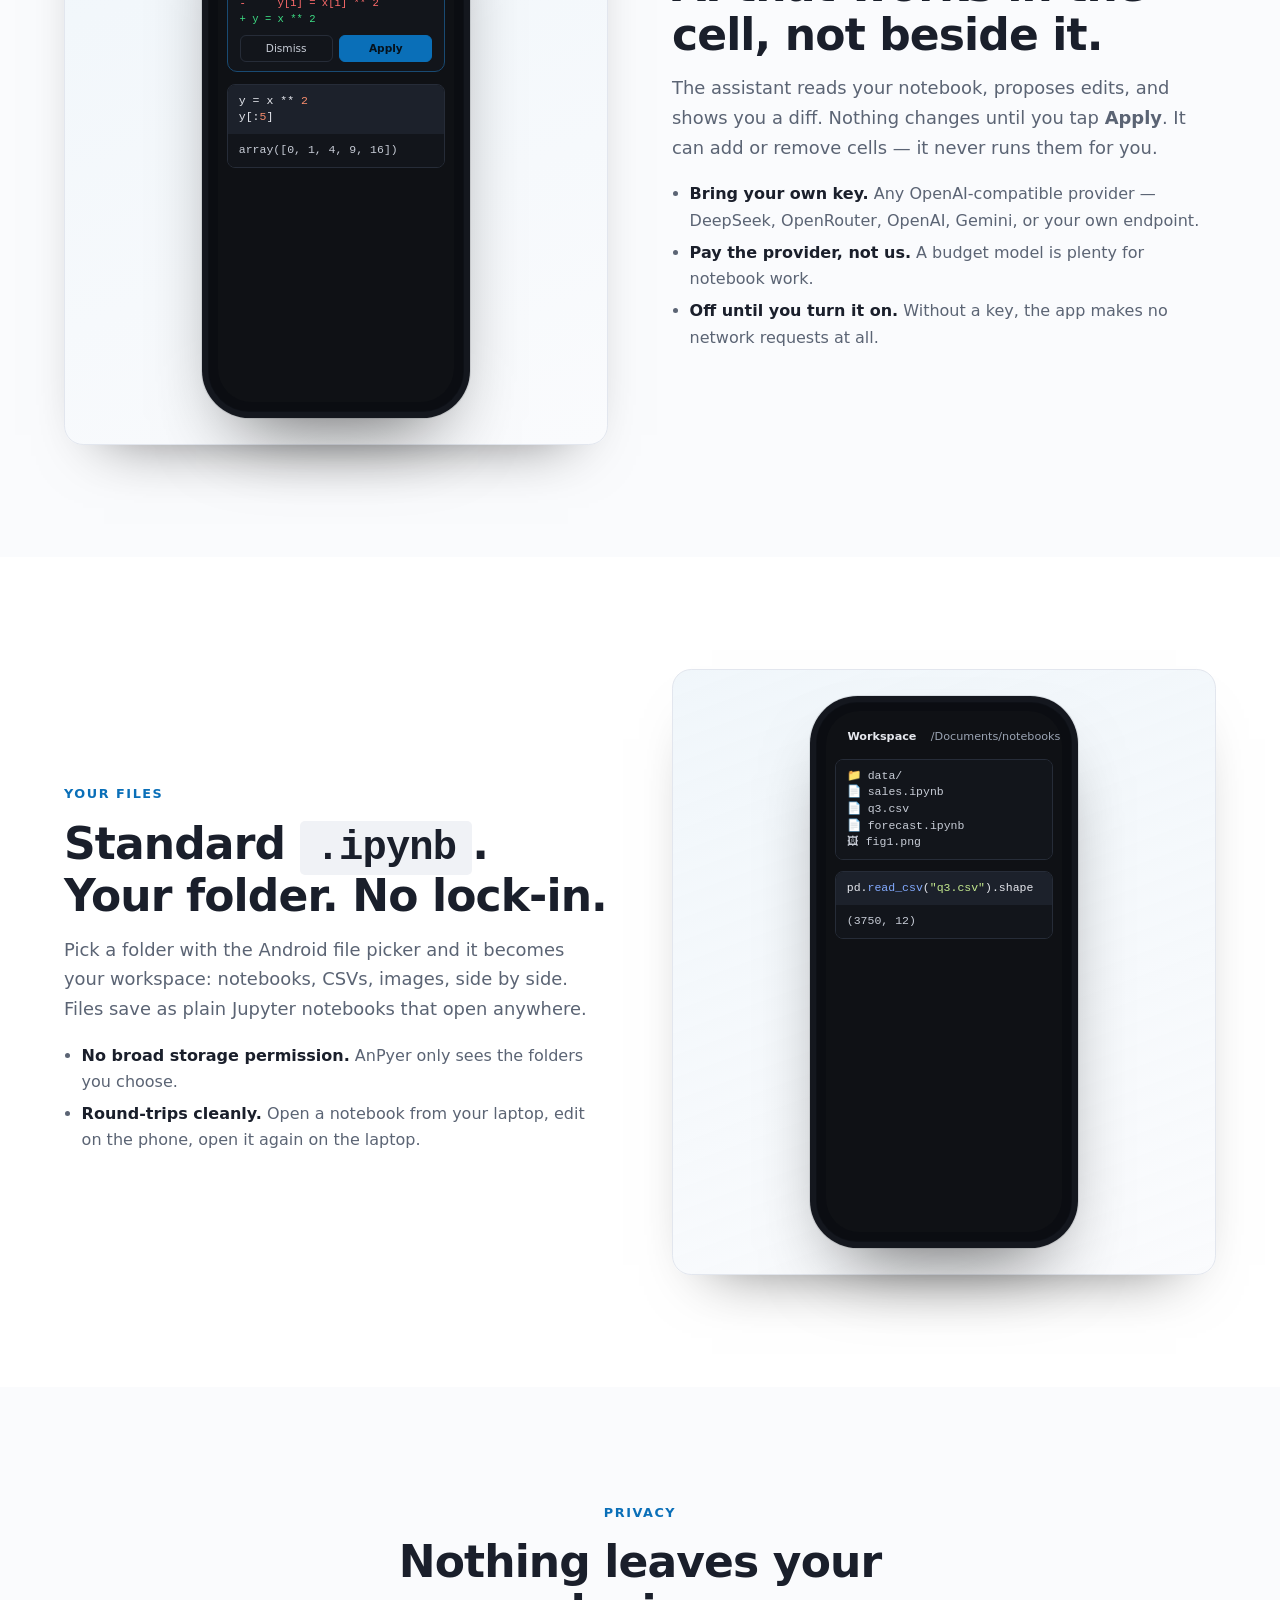
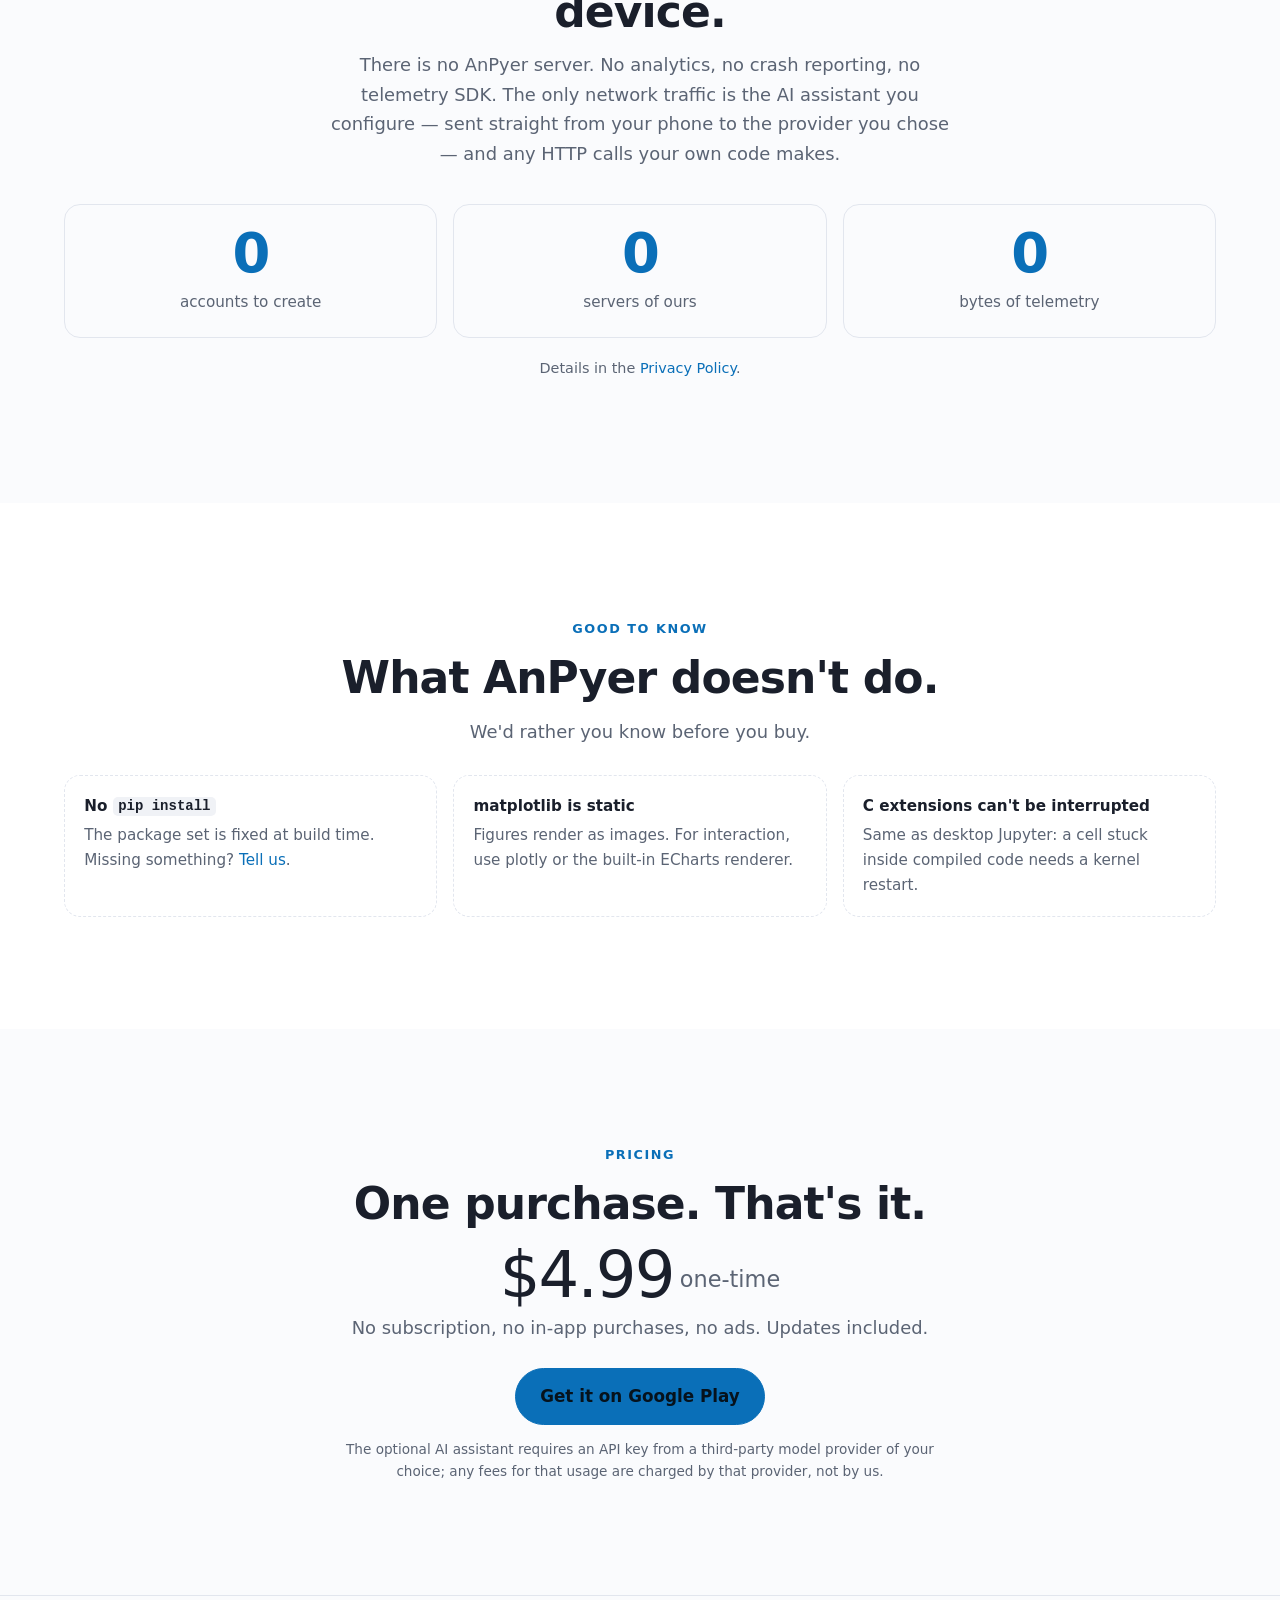
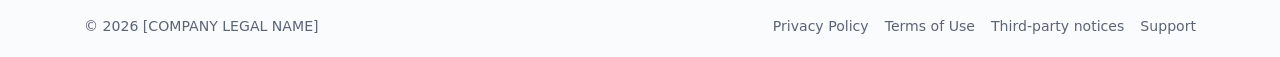
==== commit 566621b0: "1. with real icon pics" ====
--- a/index.html
+++ b/index.html
@@ -6,7 +6,11 @@
 <title>AnPyer — A real Jupyter Notebook for Android</title>
 <meta name="description" content="AnPyer runs Jupyter notebooks fully on your Android device: a real CPython 3.13 with numpy, pandas, matplotlib and more. No account, no server, no telemetry.">
 <link rel="stylesheet" href="/assets/site.css?v=2">
-<link rel="stylesheet" href="/assets/landing.css?v=2">
+<link rel="icon" href="/favicon.ico" sizes="any">
+<link rel="icon" href="/assets/brand/favicon-32.png" type="image/png" sizes="32x32">
+<link rel="apple-touch-icon" href="/assets/brand/apple-touch-icon.png">
+<meta property="og:image" content="https://anpyer.com/assets/brand/og-image.png">
+<link rel="stylesheet" href="/assets/landing.css?v=4">
 <link rel="alternate" hreflang="zh" href="/zh/">
 <link rel="alternate" hreflang="en" href="/">
 </head>
@@ -14,7 +18,7 @@
 
 <header class="site-header">
   <div class="inner">
-    <a class="brand" href="/"><span class="logo" aria-hidden="true"></span>AnPyer</a>
+    <a class="brand" href="/"><img class="logo" src="/assets/brand/brand-64.png" alt="" width="26" height="26">AnPyer</a>
     <nav class="nav" aria-label="Site">
       <a class="nav-link" href="/" aria-current="page">Home</a>
       <a class="nav-link" href="/privacy/">Privacy</a>
@@ -36,17 +40,20 @@
   <!-- ============ HERO ============ -->
   <section class="block hero-block">
     <div class="inner">
-      <p class="eyebrow">For Android</p>
-      <h1>A real Jupyter Notebook. In your pocket.</h1>
-      <p class="lead">CPython 3.13 and the scientific stack, running entirely on your phone. Open an <code>.ipynb</code>, run cells, plot, save. No account, no server, no telemetry.</p>
-      <div class="cta">
-        <a class="btn primary large" href="https://play.google.com/store/apps/details?id=com.openbook.anpyer">Get it on Google Play</a>
-        <a class="btn large" href="#how">See how it works</a>
-      </div>
-      <p class="fineprint">One-time purchase · Android 7.0+ · ~170 MB download</p>
-
-      <!-- 手机 mockup：等真机截图到了换成 <img> -->
-      <div class="phone" aria-hidden="true">
+      <div class="hero-split">
+        <div class="hero-copy">
+          <h1><img class="hero-icon" src="/assets/brand/icon-512.png" alt="" width="64" height="64">A real Jupyter Notebook. In your pocket.</h1>
+          <p class="lead">CPython 3.13 and the scientific stack, running entirely on your phone. Open an <code>.ipynb</code>, run cells, plot, save. No account, no server, no telemetry.</p>
+          <div class="cta">
+            <a class="btn primary large" href="https://play.google.com/store/apps/details?id=com.openbook.anpyer">Get it on Google Play</a>
+            <a class="btn large" href="#how">See how it works</a>
+          </div>
+          <p class="fineprint">One-time purchase · Android 7.0+ · ~170 MB download</p>
+        </div>
+
+        <!-- 手机 mockup（右栏，底部沉进下一块）：等真机截图到了换成 <img> -->
+        <div class="hero-art" aria-hidden="true">
+      <div class="phone">
         <div class="screen">
           <div class="bar"><span class="dot"></span><span class="title">sales.ipynb</span><span class="spacer"></span><span>Python 3.13</span></div>
           <div class="cell">
@@ -77,6 +84,8 @@
           </div>
         </div>
       </div>
+        </div>
+      </div>
     </div>
   </section>
 
--- a/assets/site.css
+++ b/assets/site.css
@@ -94,7 +94,7 @@
 .brand:hover { text-decoration: none; }
 .brand .logo {
   width: 26px; height: 26px; border-radius: 7px;
-  background: linear-gradient(135deg, var(--accent), var(--accent-2));
+  object-fit: cover; /* /assets/brand/brand-64.png, generated by AnPyer/scripts/gen-site-icons.py */
   display: inline-block;
 }
 .nav { display: flex; align-items: center; gap: 1rem; margin-left: auto; flex-wrap: wrap; }
--- a/assets/landing.css
+++ b/assets/landing.css
@@ -48,20 +48,45 @@
     radial-gradient(60rem 30rem at 50% -10rem, color-mix(in srgb, var(--accent) 18%, transparent), transparent 70%),
     var(--bg);
 }
+/* Two columns: copy (with a small app-icon badge) on the left, phone mockup on the right.
+   The phone is bottom-aligned so its cut-off bottom edge still sinks into the next block. */
+.hero-split {
+  display: grid;
+  grid-template-columns: minmax(0, 1.15fr) minmax(0, 1fr);
+  gap: clamp(2rem, 5vw, 5rem);
+  align-items: center;
+  text-align: left;
+}
+.hero-copy { padding-bottom: clamp(2rem, 5vw, 4rem); }
+.hero-block .hero-icon {
+  /* /assets/brand/icon-512.png (generated by AnPyer/scripts/gen-site-icons.py); already rounded + transparent.
+     Sits inline at the start of the h1 like a drop-cap: sized in em so it tracks the heading's font size,
+     nudged below the baseline so its box lines up with the cap height of the first line. */
+  display: inline-block;
+  width: 0.92em; height: 0.92em;
+  margin-right: 0.22em;
+  vertical-align: -0.1em;
+  border-radius: 20%;
+  filter: drop-shadow(0 0.12em 0.3em color-mix(in srgb, var(--accent) 35%, transparent));
+}
 .hero-block h1 {
-  font-size: clamp(2.3rem, 6vw, 4.25rem);
+  font-size: clamp(2.3rem, 5vw, 3.9rem);
   line-height: 1.05;
   letter-spacing: -0.03em;
-  margin: 0 auto 1rem;
-  max-width: 18ch;
+  margin: 0 0 1rem;
+  max-width: 16ch;
 }
 .hero-block .lead {
-  font-size: clamp(1.1rem, 1.7vw, 1.35rem);
-  max-width: var(--narrow);
-  margin: 0 auto 1.6rem;
-}
-.hero-block .cta { justify-content: center; margin: 0 0 clamp(2.5rem, 6vw, 4.5rem); }
-.hero-block .fineprint { font-size: 0.85rem; color: var(--fg-muted); margin: -1.8rem 0 2.5rem; }
+  font-size: clamp(1.1rem, 1.6vw, 1.3rem);
+  max-width: 34rem;
+  margin: 0 0 1.6rem;
+}
+.hero-block .cta { justify-content: flex-start; margin: 0 0 0.8rem; }
+.hero-block .fineprint { font-size: 0.85rem; color: var(--fg-muted); margin: 0; }
+/* The phone is the tallest thing in the row, so it sets the row height; the negative top margin then
+   lets its top edge climb into the block's top padding (towards the header) while the bottom still
+   sinks into the next block. Copy stays vertically centred against it. */
+.hero-art { align-self: end; margin-top: calc(-1 * clamp(1.5rem, 5vw, 4.25rem)); }
 
 /* ---------- Phone mockup (pure CSS; swap for <img> when real screenshots arrive) ---------- */
 .phone {
@@ -79,7 +104,7 @@
   position: relative;
   text-align: left;
 }
-.hero-block .phone { margin-bottom: -1px; border-bottom-left-radius: 0; border-bottom-right-radius: 0; border-bottom: 0; aspect-ratio: 9 / 13; overflow: hidden; }
+.hero-block .phone { width: min(22rem, 100%); margin-bottom: -1px; border-bottom-left-radius: 0; border-bottom-right-radius: 0; border-bottom: 0; aspect-ratio: 9 / 15.5; overflow: hidden; }
 .hero-block .phone .screen { border-bottom-left-radius: 0; border-bottom-right-radius: 0; }
 .phone .screen {
   width: 100%; height: 100%;
@@ -240,6 +265,12 @@
 
 /* ---------- Responsive ---------- */
 @media (max-width: 52rem) {
+  .hero-split { grid-template-columns: 1fr; gap: 2.5rem; text-align: center; }
+  .hero-copy { padding-bottom: 0; }
+  .hero-art { margin-top: 0; }
+  .hero-block .phone { width: min(20rem, 78vw); aspect-ratio: 9 / 12; }
+  .hero-block h1, .hero-block .lead { margin-left: auto; margin-right: auto; }
+  .hero-block .cta { justify-content: center; }
   .split { grid-template-columns: 1fr; gap: 2rem; }
   .split.reverse > .copy { order: 1; }
   .split.reverse > .visual { order: 2; }
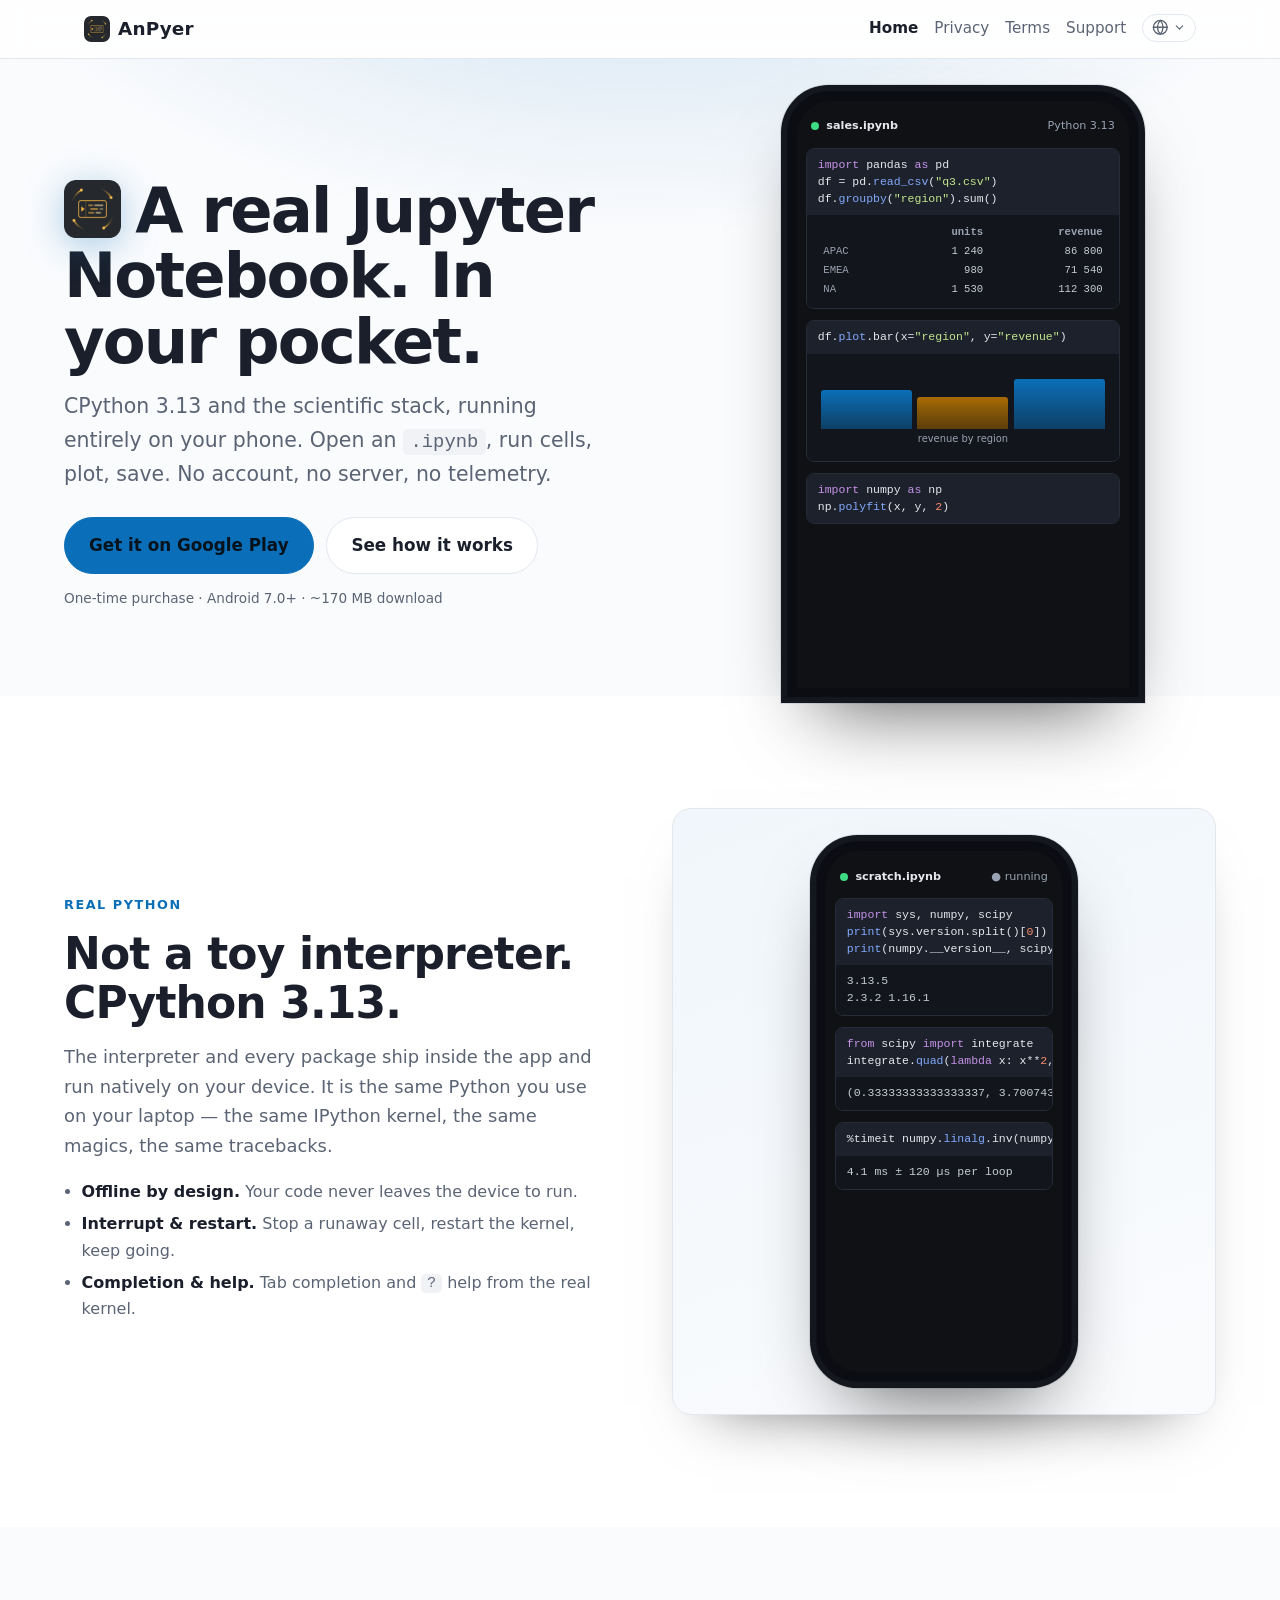
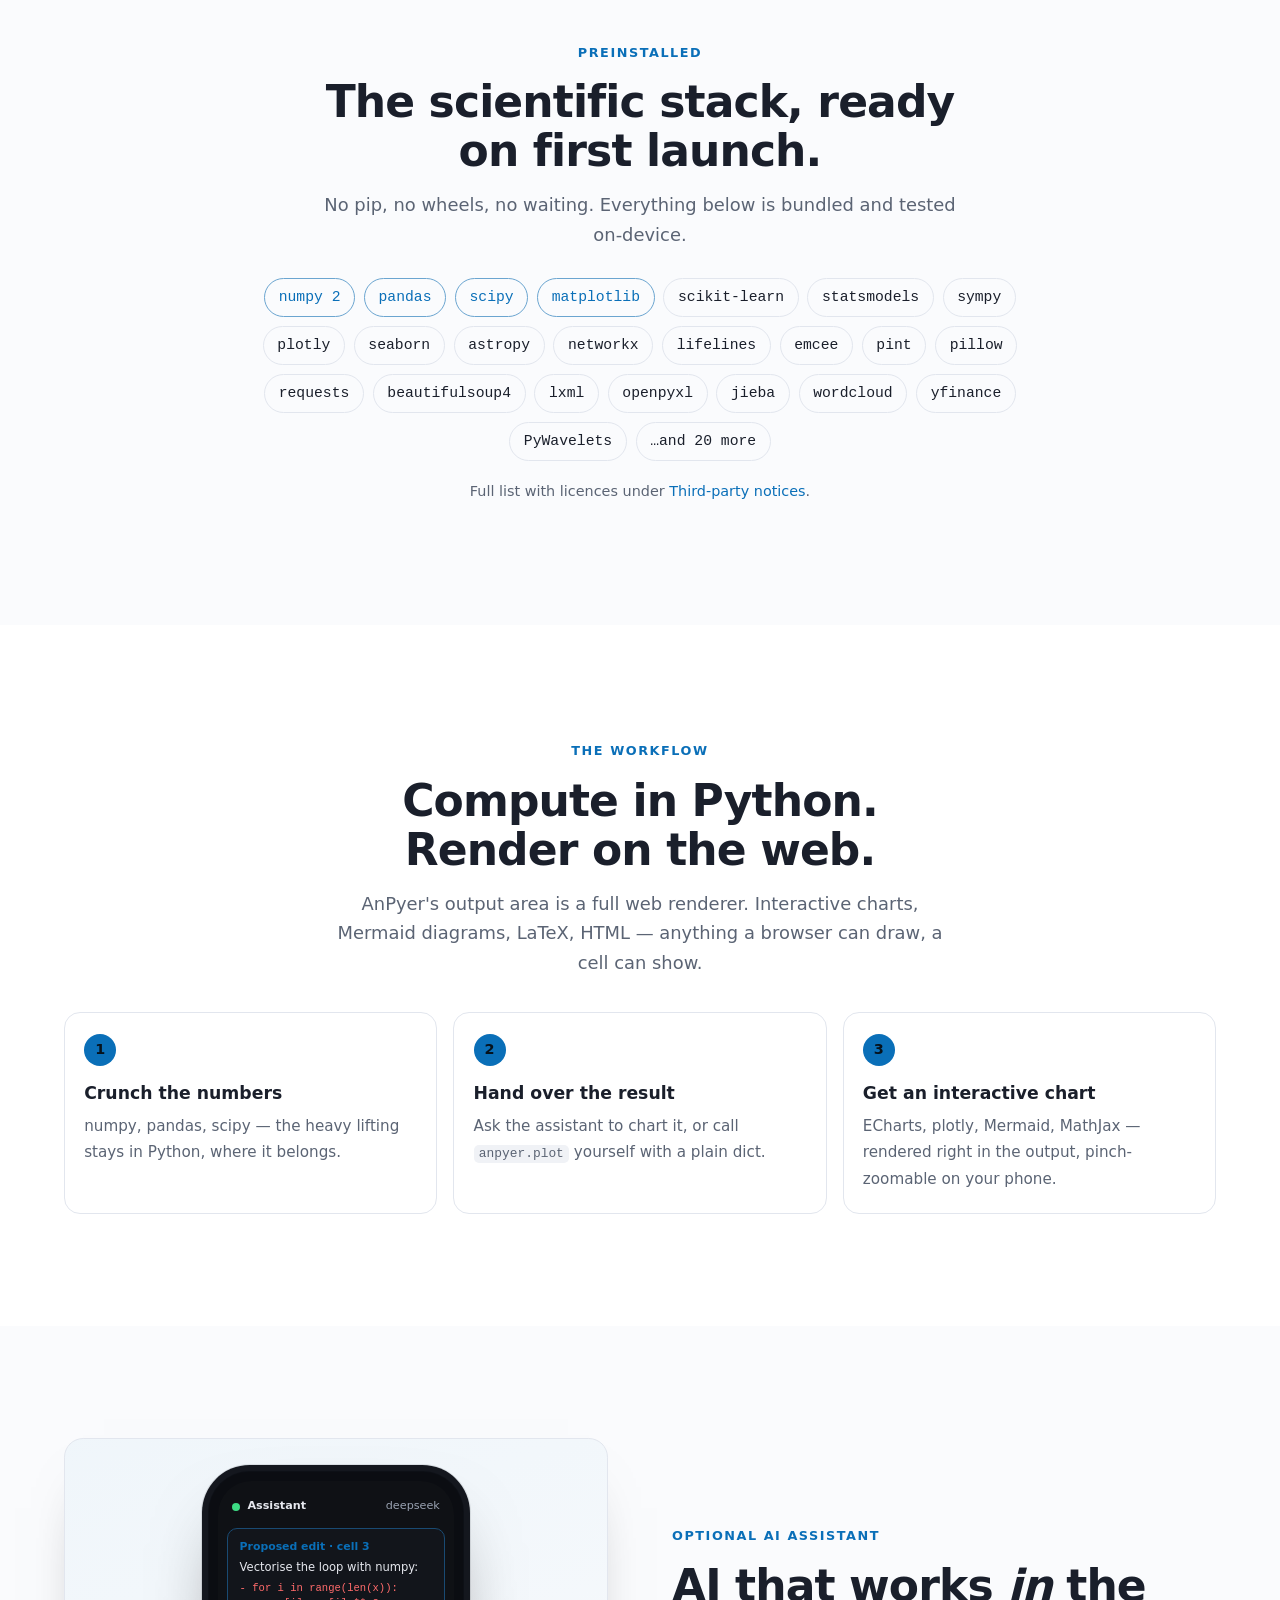
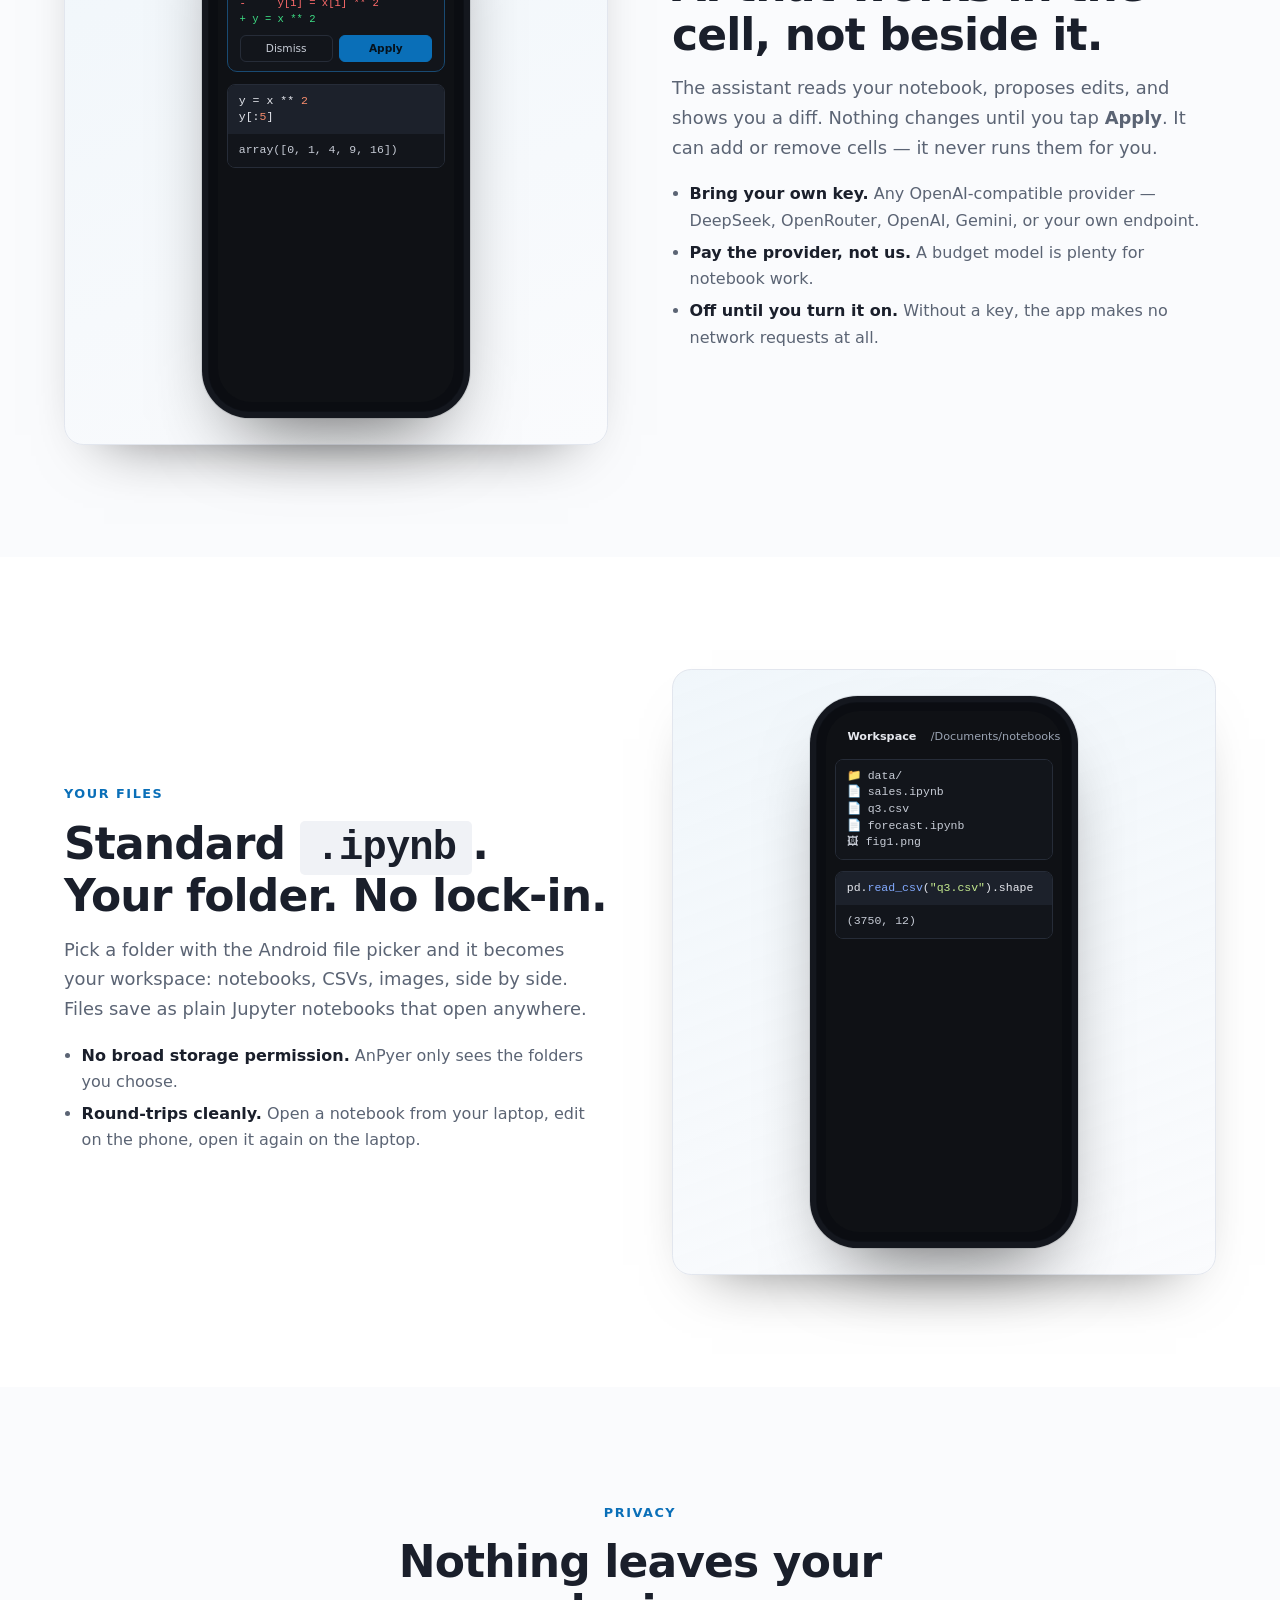
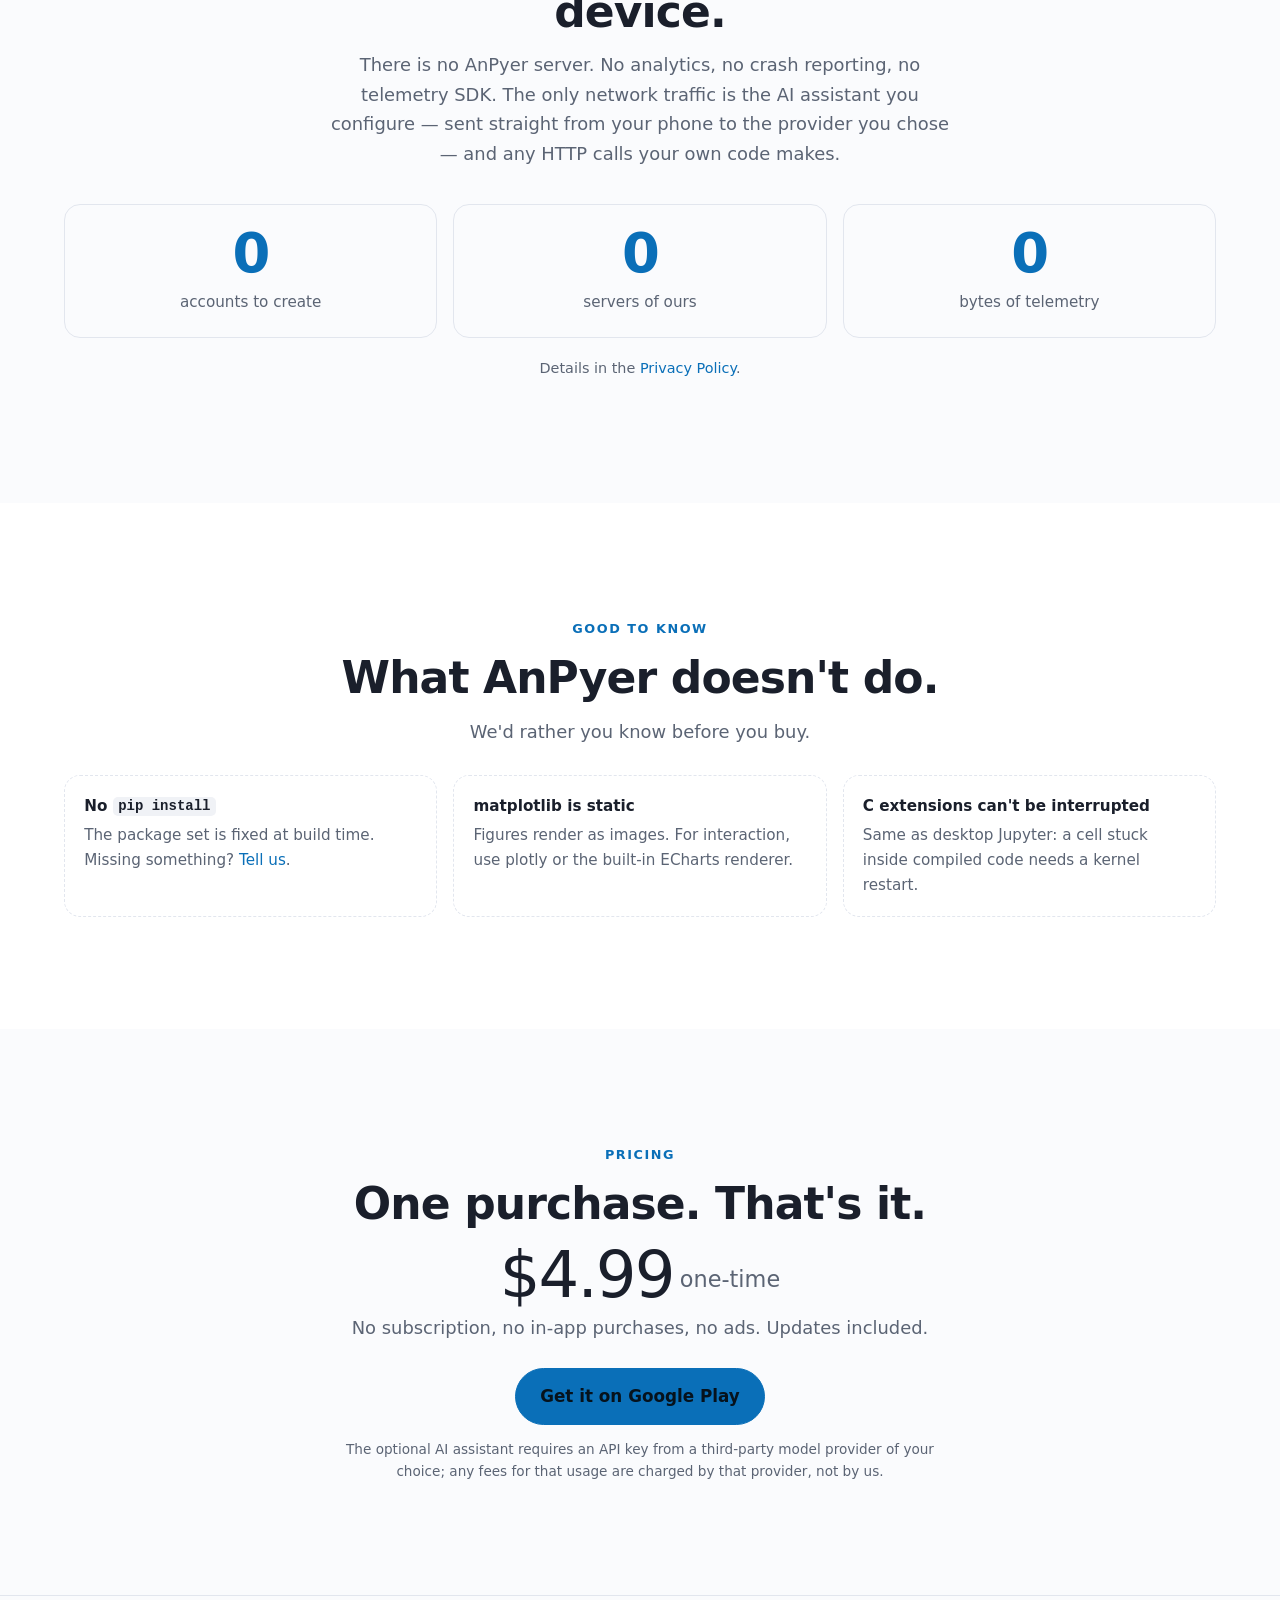
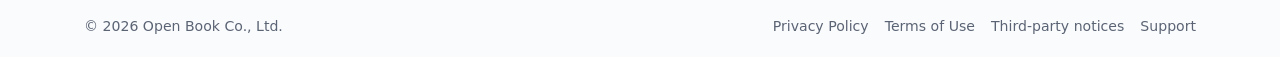
==== commit 1a4b7566: "1. update company name" ====
--- a/index.html
+++ b/index.html
@@ -289,7 +289,7 @@
 
 <footer class="site-footer">
   <div class="inner">
-    <span>© 2026 <span class="legal-name">[COMPANY LEGAL NAME]</span></span>
+    <span>© 2026 <span class="legal-name">Open Book Co., Ltd.</span></span>
     <div class="links">
       <a href="/privacy/">Privacy Policy</a>
       <a href="/terms/">Terms of Use</a>
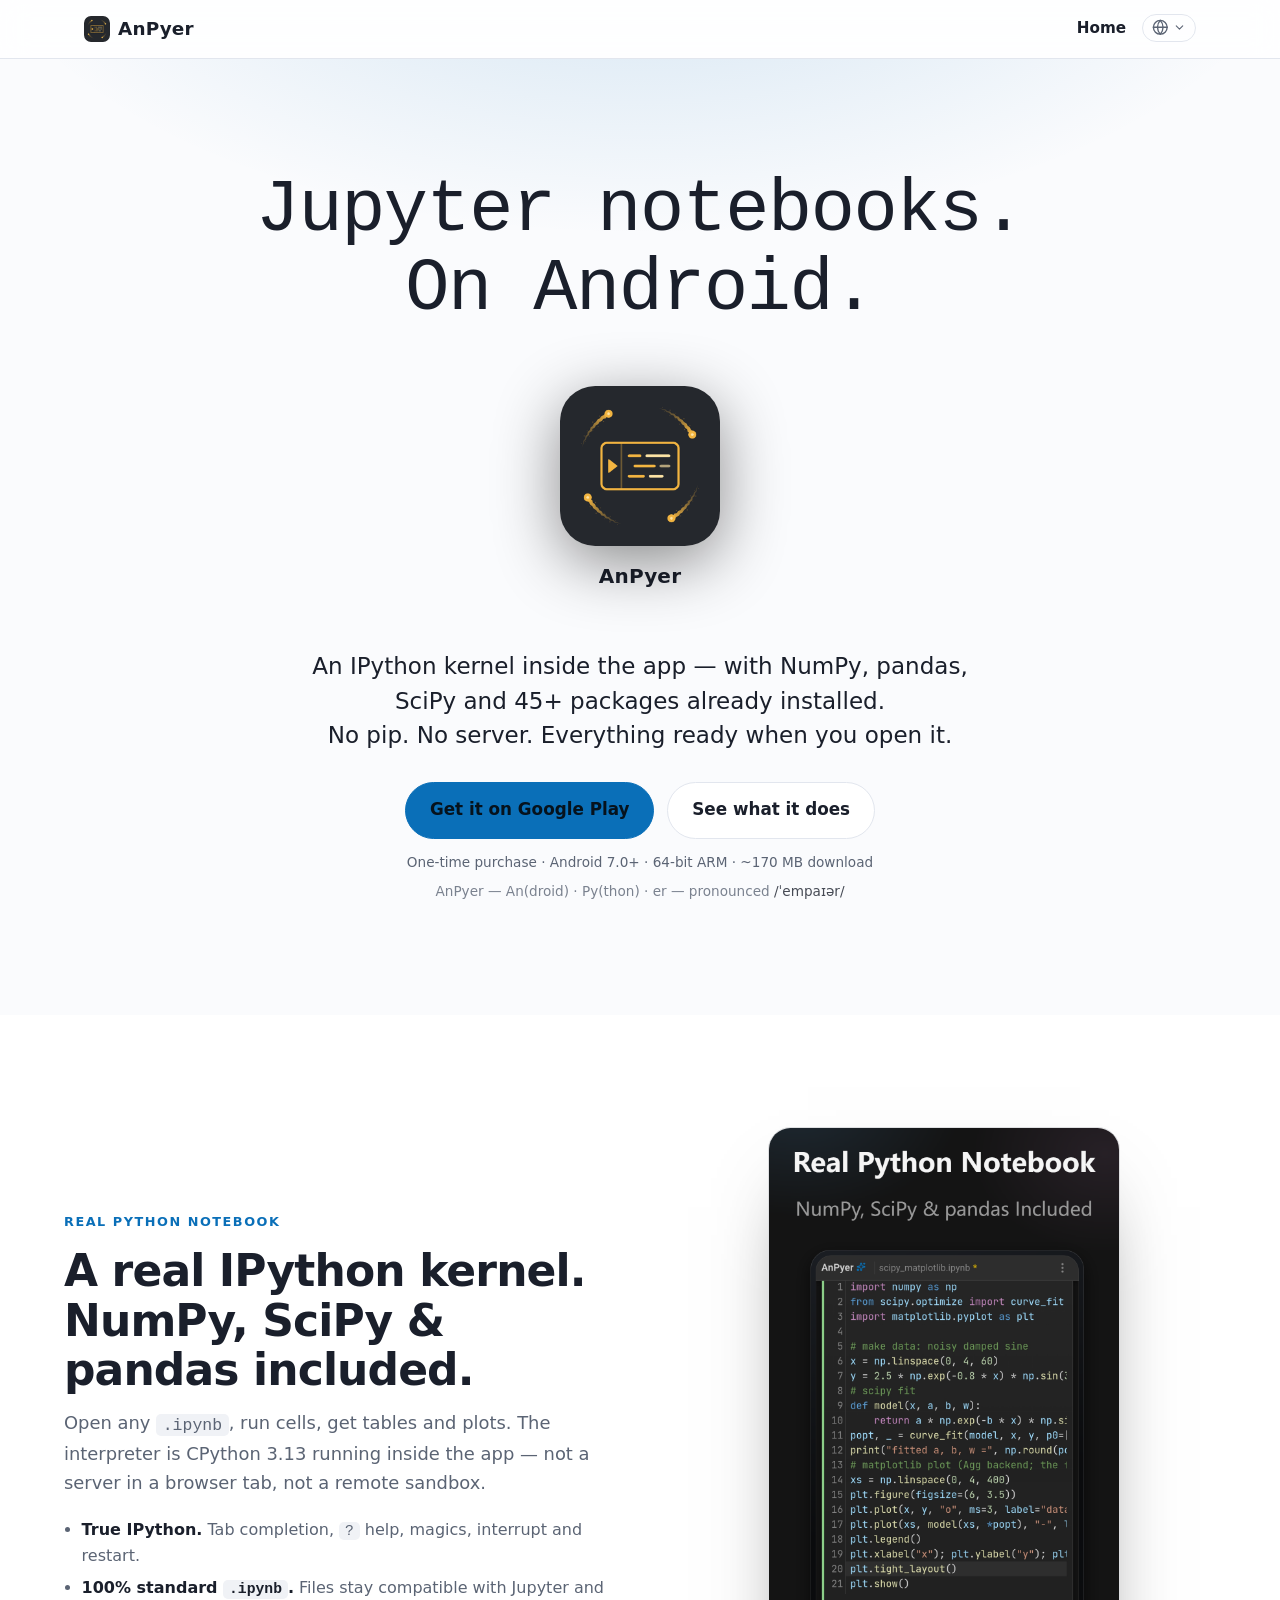
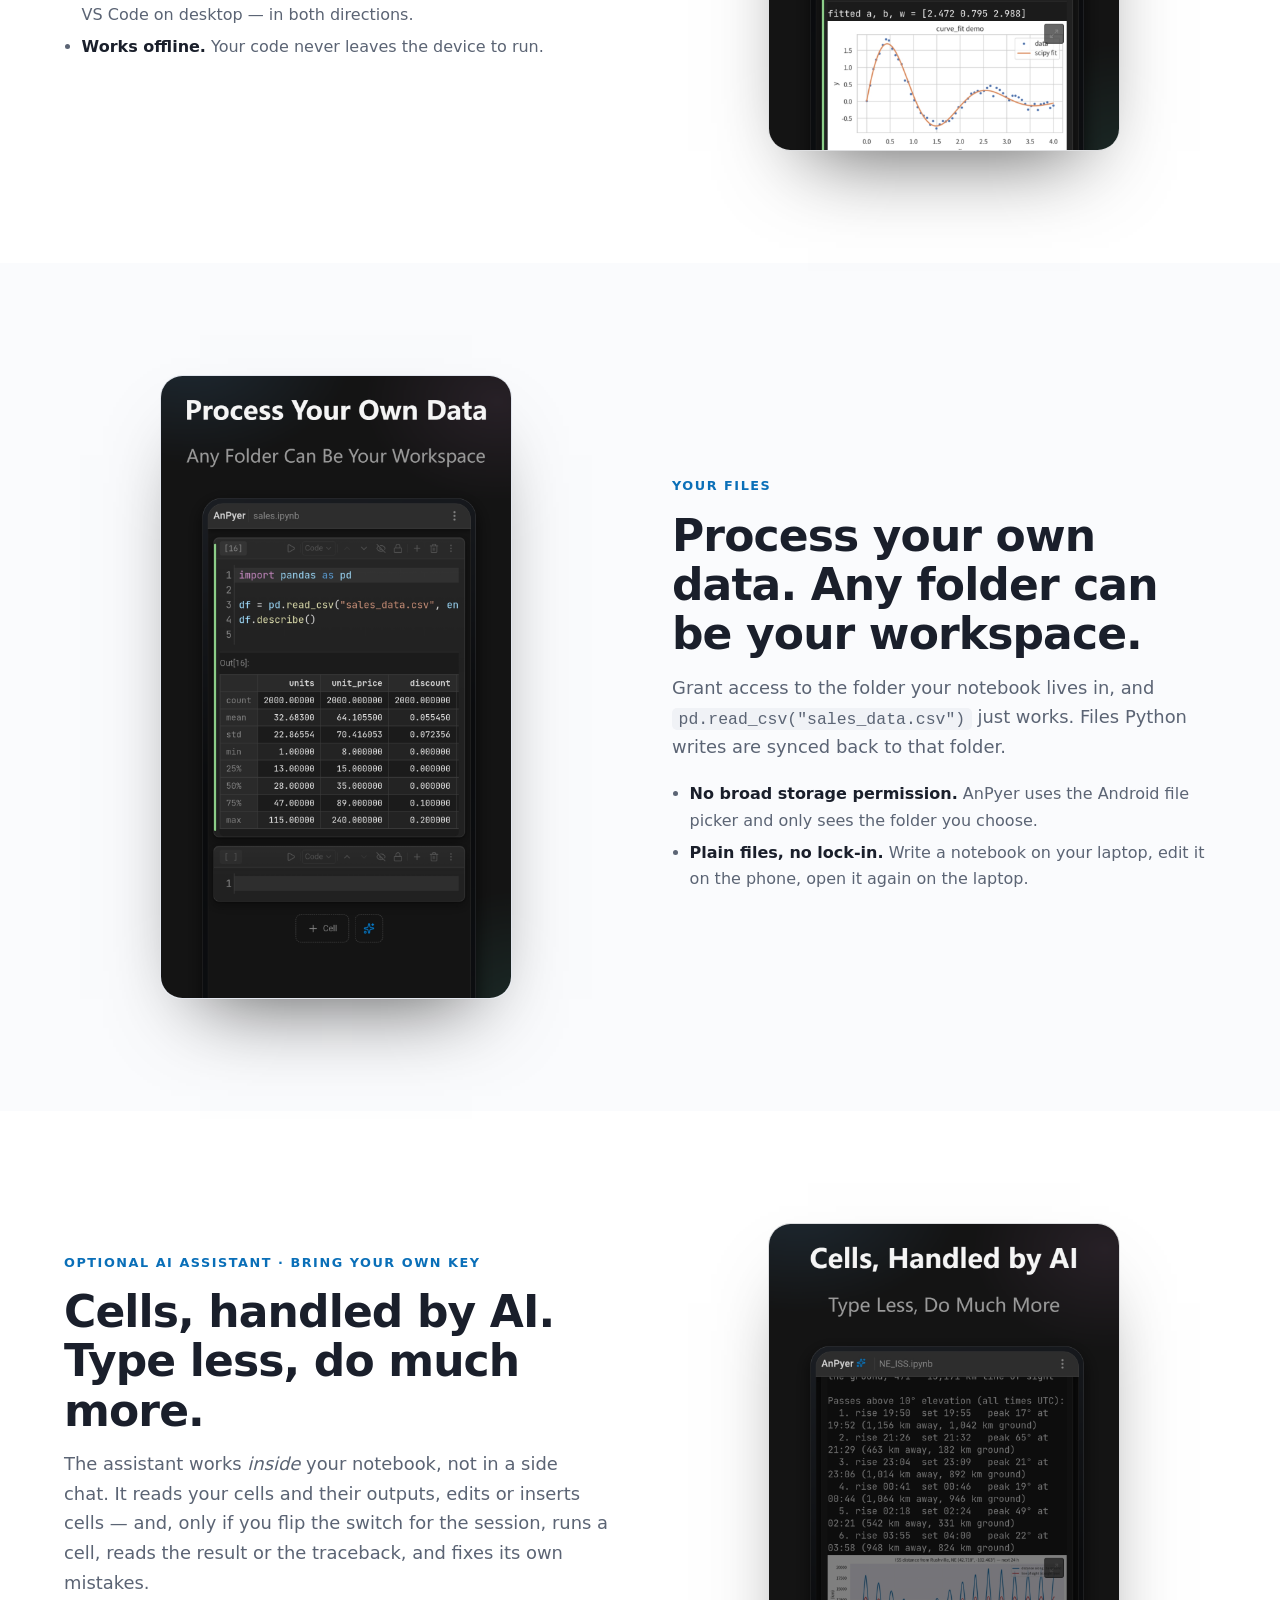
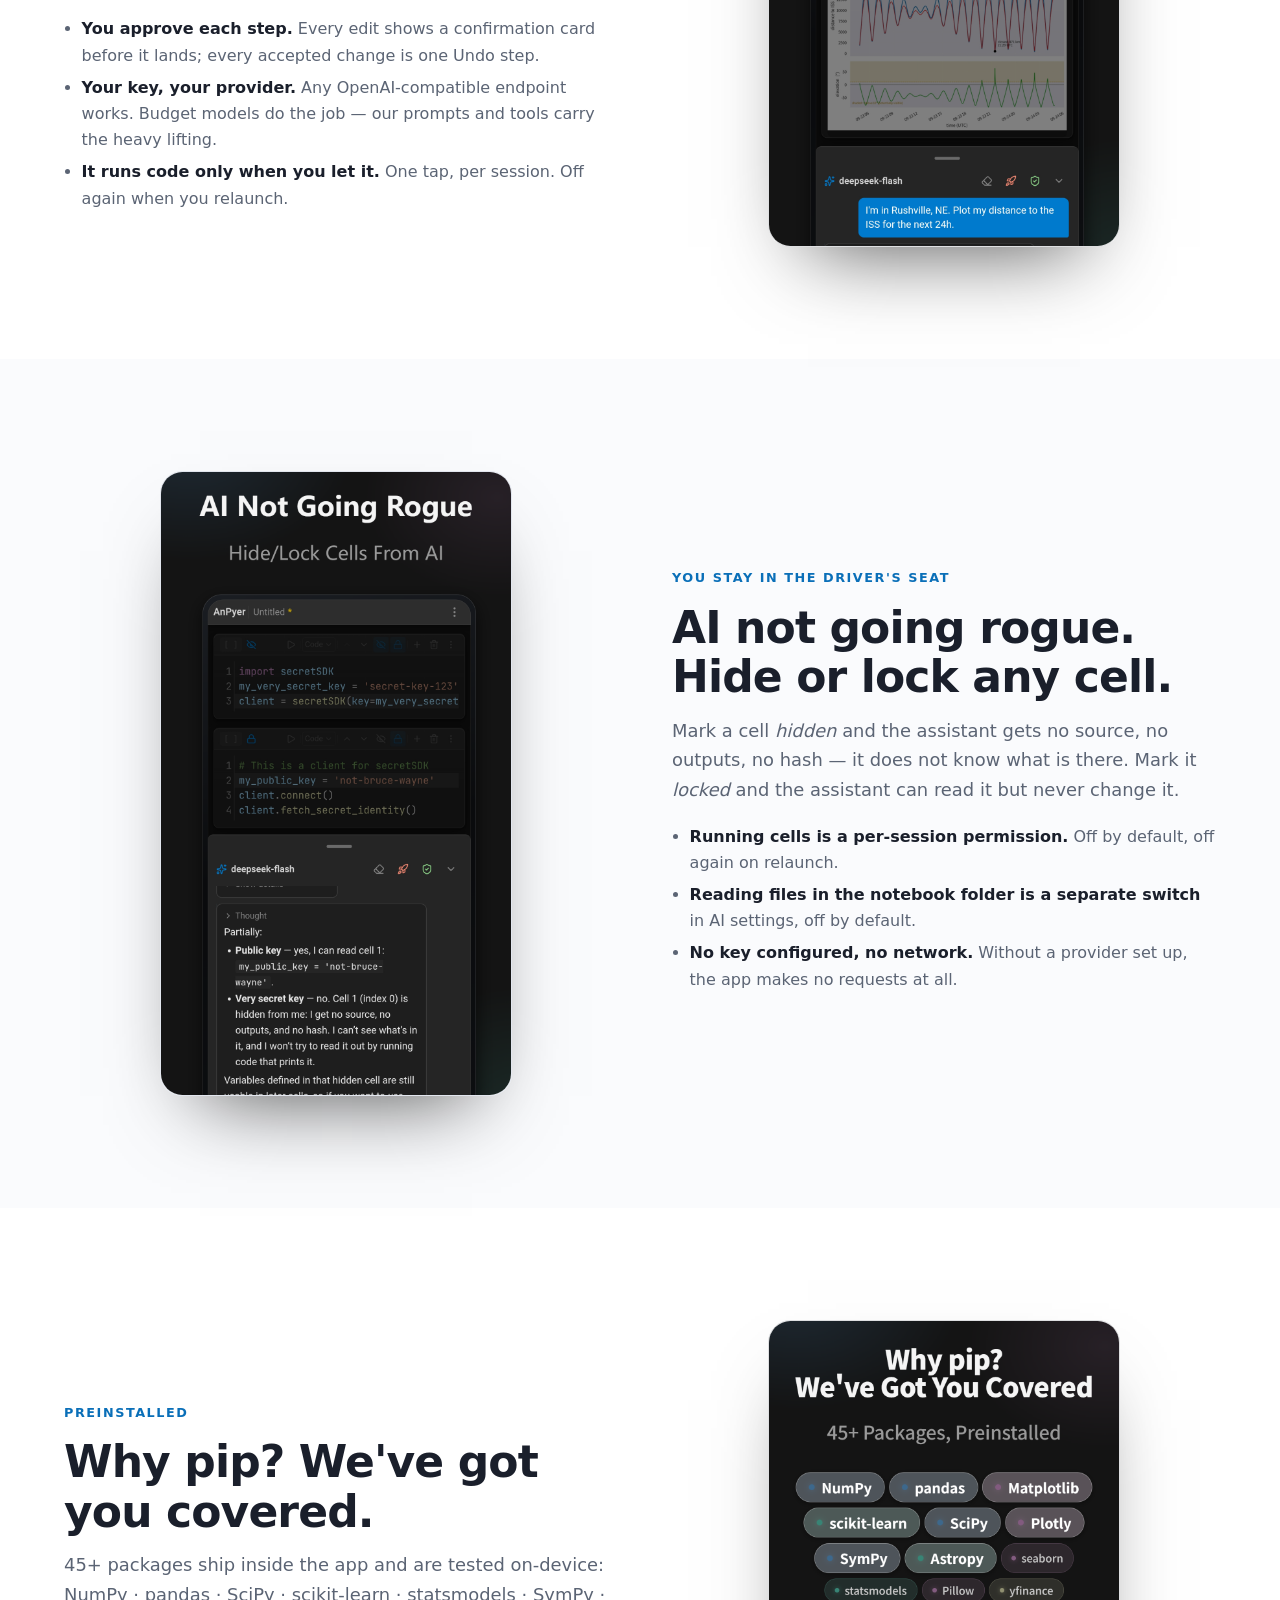
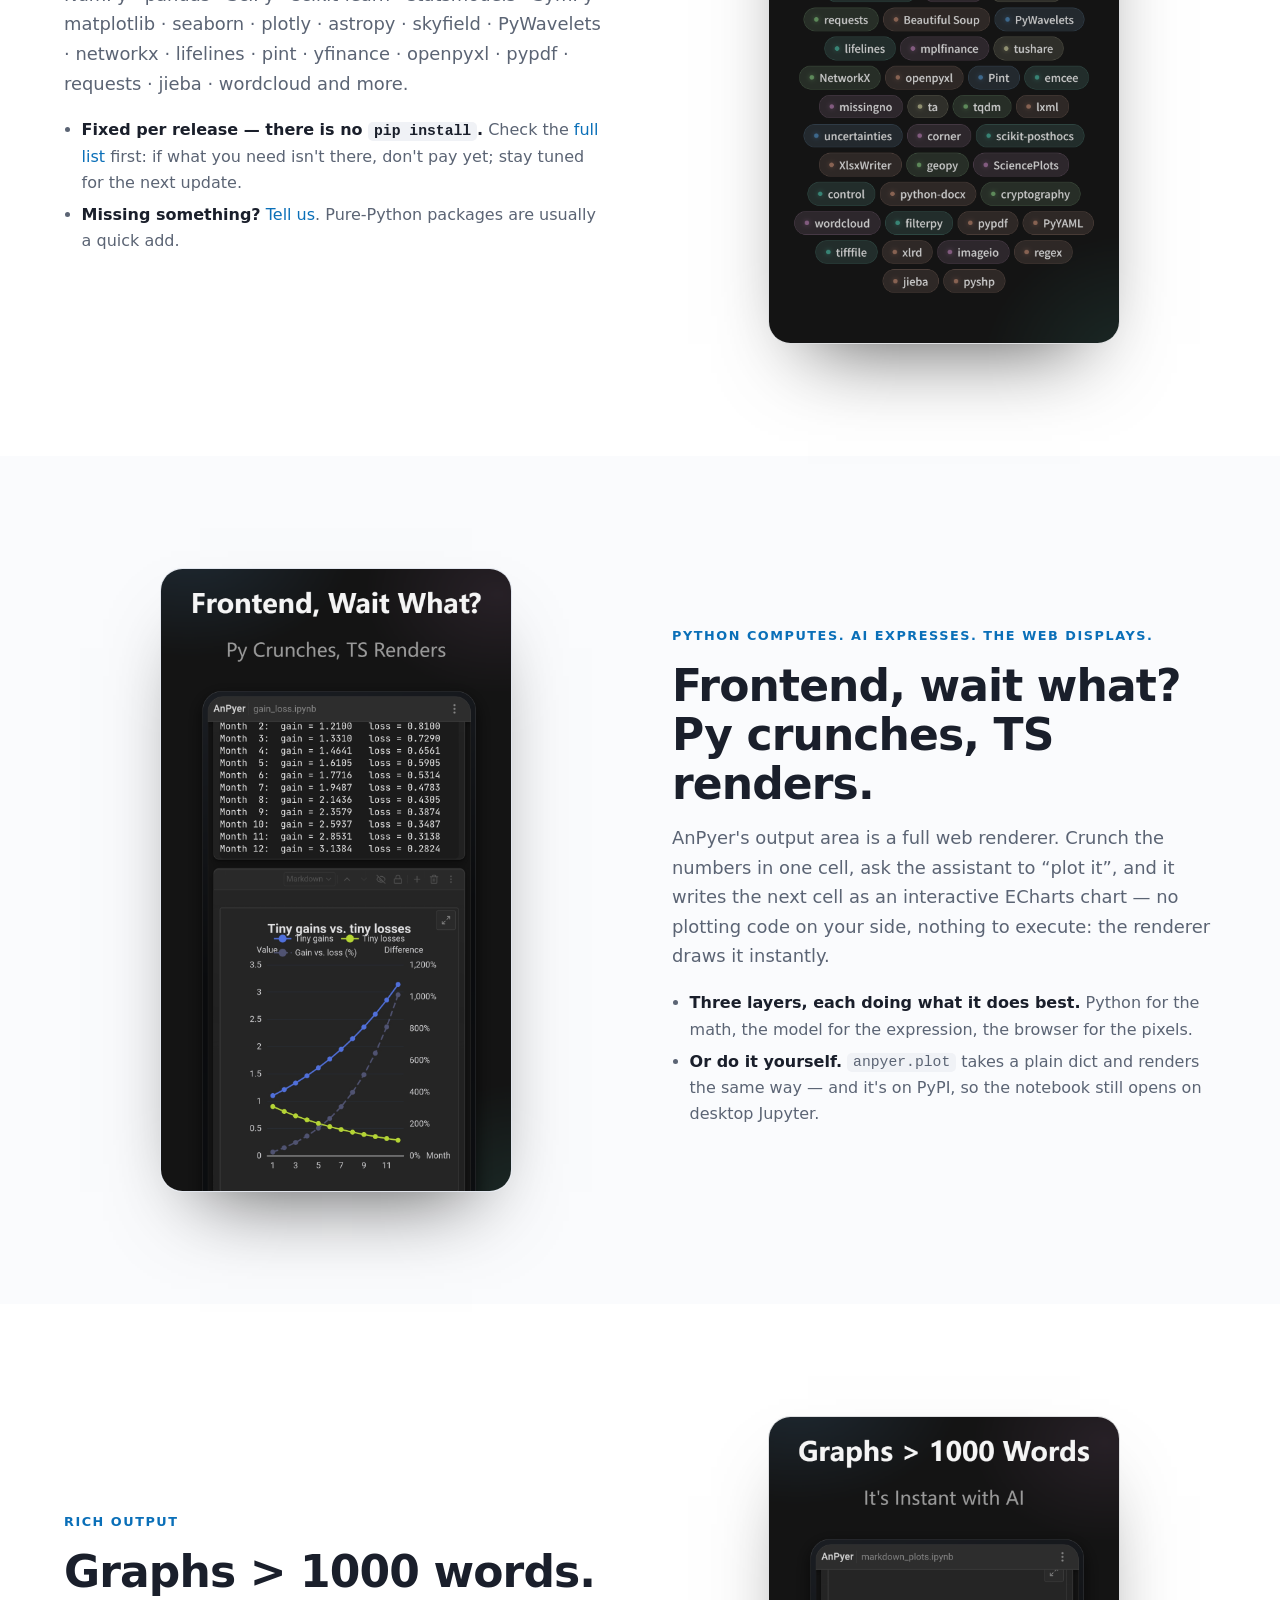
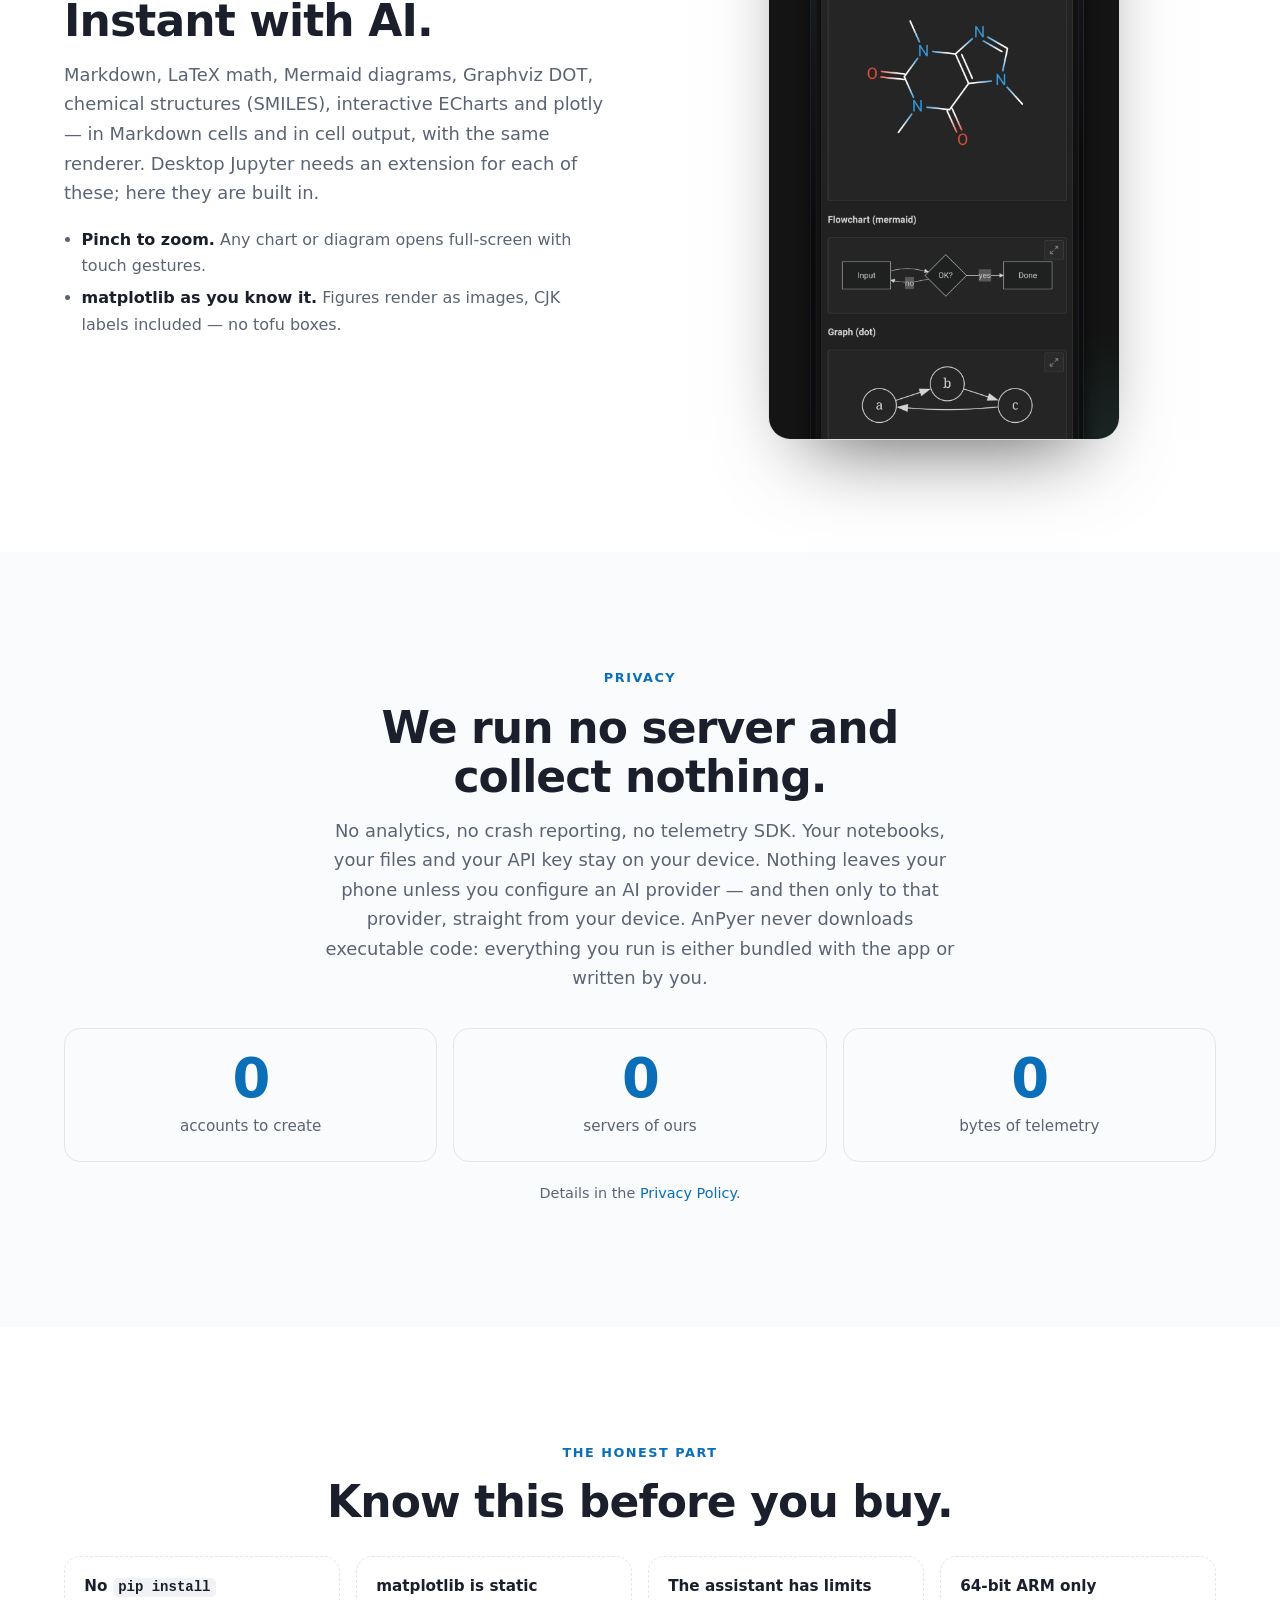
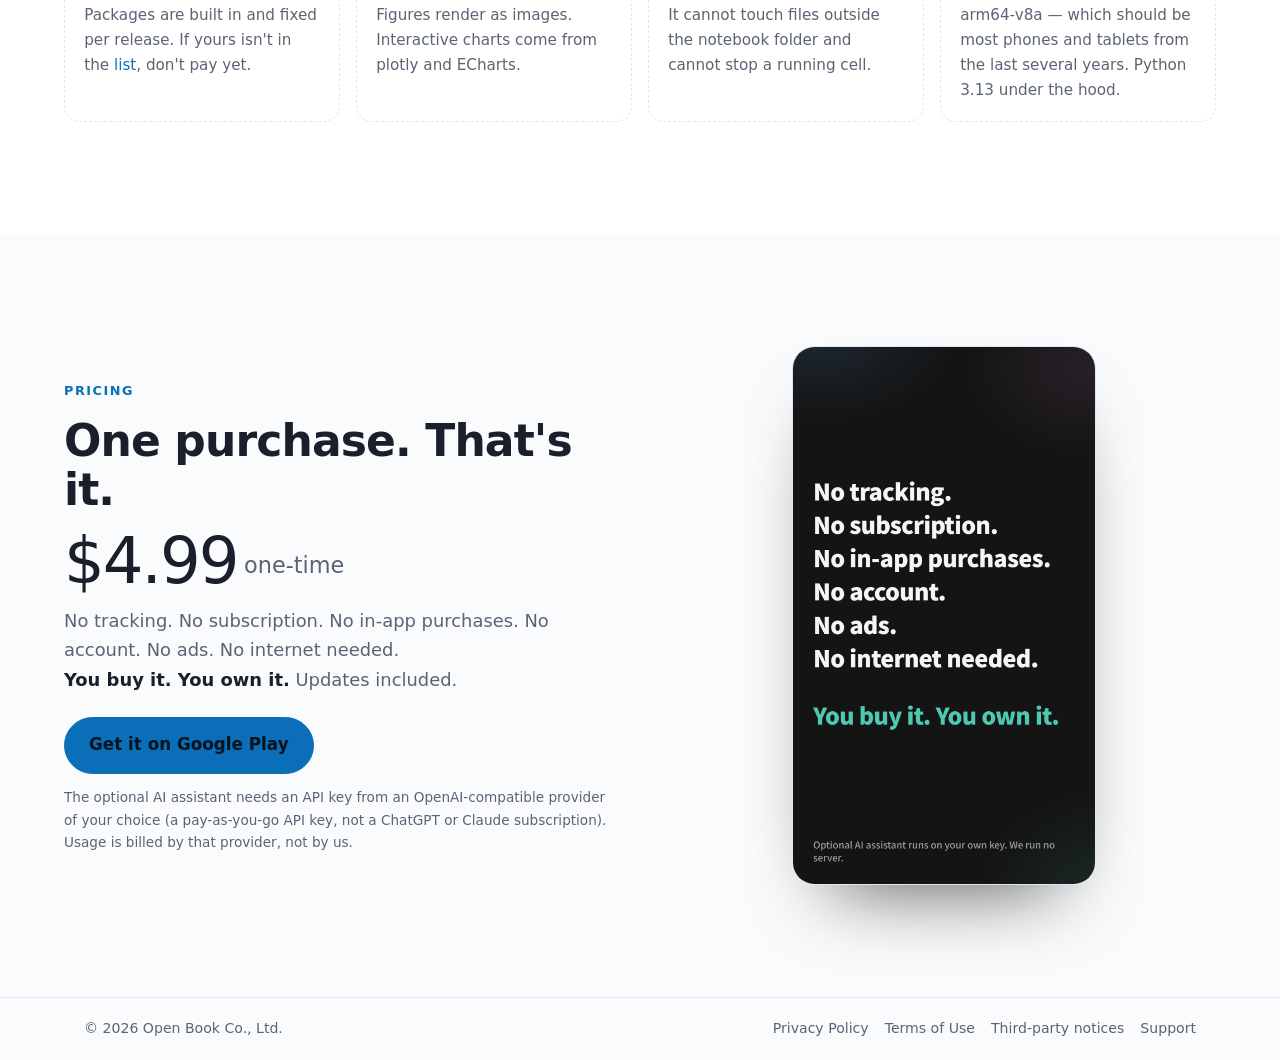
==== commit 1988db5c: "1. updated home and privacy" ====
--- a/index.html
+++ b/index.html
@@ -3,14 +3,16 @@
 <head>
 <meta charset="utf-8">
 <meta name="viewport" content="width=device-width, initial-scale=1">
-<title>AnPyer — A real Jupyter Notebook for Android</title>
-<meta name="description" content="AnPyer runs Jupyter notebooks fully on your Android device: a real CPython 3.13 with numpy, pandas, matplotlib and more. No account, no server, no telemetry.">
+<title>AnPyer — Jupyter notebooks on Android</title>
+<meta name="description" content="AnPyer runs Jupyter notebooks natively on your Android device: an IPython kernel inside the app with NumPy, pandas, SciPy, scikit-learn, matplotlib and 45+ packages preinstalled. No pip, no server, no account.">
 <link rel="stylesheet" href="/assets/site.css?v=2">
 <link rel="icon" href="/favicon.ico" sizes="any">
 <link rel="icon" href="/assets/brand/favicon-32.png" type="image/png" sizes="32x32">
 <link rel="apple-touch-icon" href="/assets/brand/apple-touch-icon.png">
+<meta property="og:title" content="AnPyer — Jupyter notebooks on Android">
+<meta property="og:description" content="An IPython kernel inside the app. NumPy, pandas, SciPy and 45+ packages preinstalled. No pip, no server, no account.">
 <meta property="og:image" content="https://anpyer.com/assets/brand/og-image.png">
-<link rel="stylesheet" href="/assets/landing.css?v=4">
+<link rel="stylesheet" href="/assets/landing.css?v=5">
 <link rel="alternate" hreflang="zh" href="/zh/">
 <link rel="alternate" hreflang="en" href="/">
 </head>
@@ -21,9 +23,9 @@
     <a class="brand" href="/"><img class="logo" src="/assets/brand/brand-64.png" alt="" width="26" height="26">AnPyer</a>
     <nav class="nav" aria-label="Site">
       <a class="nav-link" href="/" aria-current="page">Home</a>
-      <a class="nav-link" href="/privacy/">Privacy</a>
+      <!-- <a class="nav-link" href="/privacy/">Privacy</a>
       <a class="nav-link" href="/terms/">Terms</a>
-      <a class="nav-link" href="/support/">Support</a>
+      <a class="nav-link" href="/support/">Support</a> -->
       <details class="lang-menu">
         <summary aria-label="Language" title="Language"><svg class="icon" width="18" height="18" aria-hidden="true"><use href="/assets/icons.svg?v=2#icon-globe"/></svg><svg class="icon chev" width="14" height="14" aria-hidden="true"><use href="/assets/icons.svg?v=2#icon-chevron"/></svg></summary>
         <ul class="menu">
@@ -37,212 +39,163 @@
 
 <main>
 
-  <!-- ============ HERO ============ -->
+  <!-- ============ HERO: title → app icon → one line → store button ============ -->
   <section class="block hero-block">
-    <div class="inner">
-      <div class="hero-split">
-        <div class="hero-copy">
-          <h1><img class="hero-icon" src="/assets/brand/icon-512.png" alt="" width="64" height="64">A real Jupyter Notebook. In your pocket.</h1>
-          <p class="lead">CPython 3.13 and the scientific stack, running entirely on your phone. Open an <code>.ipynb</code>, run cells, plot, save. No account, no server, no telemetry.</p>
-          <div class="cta">
-            <a class="btn primary large" href="https://play.google.com/store/apps/details?id=com.openbook.anpyer">Get it on Google Play</a>
-            <a class="btn large" href="#how">See how it works</a>
-          </div>
-          <p class="fineprint">One-time purchase · Android 7.0+ · ~170 MB download</p>
-        </div>
-
-        <!-- 手机 mockup（右栏，底部沉进下一块）：等真机截图到了换成 <img> -->
-        <div class="hero-art" aria-hidden="true">
-      <div class="phone">
-        <div class="screen">
-          <div class="bar"><span class="dot"></span><span class="title">sales.ipynb</span><span class="spacer"></span><span>Python 3.13</span></div>
-          <div class="cell">
-            <div class="in"><span class="k">import</span> pandas <span class="k">as</span> pd
-df = pd.<span class="f">read_csv</span>(<span class="s">"q3.csv"</span>)
-df.<span class="f">groupby</span>(<span class="s">"region"</span>).sum()</div>
-            <div class="out">
-              <table class="df">
-                <thead><tr><th></th><th>units</th><th>revenue</th></tr></thead>
-                <tbody>
-                  <tr><td>APAC</td><td>1 240</td><td>86 800</td></tr>
-                  <tr><td>EMEA</td><td>980</td><td>71 540</td></tr>
-                  <tr><td>NA</td><td>1 530</td><td>112 300</td></tr>
-                </tbody>
-              </table>
-            </div>
-          </div>
-          <div class="cell">
-            <div class="in">df.<span class="f">plot</span>.bar(x=<span class="s">"region"</span>, y=<span class="s">"revenue"</span>)</div>
-            <div class="out">
-              <div class="bars"><i style="height:62%"></i><i style="height:51%"></i><i style="height:80%"></i></div>
-              <div class="caption">revenue by region</div>
-            </div>
-          </div>
-          <div class="cell">
-            <div class="in"><span class="k">import</span> numpy <span class="k">as</span> np
-np.<span class="f">polyfit</span>(x, y, <span class="n">2</span>)</div>
-          </div>
-        </div>
-      </div>
-        </div>
-      </div>
-    </div>
-  </section>
-
-  <!-- ============ 1. Real CPython ============ -->
-  <section class="block alt" id="how">
-    <div class="inner split">
-      <div class="copy reveal">
-        <p class="eyebrow">Real Python</p>
-        <h2>Not a toy interpreter. CPython 3.13.</h2>
-        <p class="lead">The interpreter and every package ship inside the app and run natively on your device. It is the same Python you use on your laptop — the same IPython kernel, the same magics, the same tracebacks.</p>
-        <ul>
-          <li><strong>Offline by design.</strong> Your code never leaves the device to run.</li>
-          <li><strong>Interrupt &amp; restart.</strong> Stop a runaway cell, restart the kernel, keep going.</li>
-          <li><strong>Completion &amp; help.</strong> Tab completion and <code>?</code> help from the real kernel.</li>
-        </ul>
-      </div>
-      <div class="visual reveal">
-        <div class="panel">
-          <div class="phone" aria-hidden="true">
-            <div class="screen">
-              <div class="bar"><span class="dot"></span><span class="title">scratch.ipynb</span><span class="spacer"></span><span>● running</span></div>
-              <div class="cell">
-                <div class="in"><span class="k">import</span> sys, numpy, scipy
-<span class="f">print</span>(sys.version.split()[<span class="n">0</span>])
-<span class="f">print</span>(numpy.__version__, scipy.__version__)</div>
-                <div class="out plain">3.13.5
-2.3.2 1.16.1</div>
-              </div>
-              <div class="cell">
-                <div class="in"><span class="k">from</span> scipy <span class="k">import</span> integrate
-integrate.<span class="f">quad</span>(<span class="k">lambda</span> x: x**<span class="n">2</span>, <span class="n">0</span>, <span class="n">1</span>)</div>
-                <div class="out plain">(0.33333333333333337, 3.700743415417189e-15)</div>
-              </div>
-              <div class="cell">
-                <div class="in">%timeit numpy.<span class="f">linalg</span>.inv(numpy.random.rand(<span class="n">200</span>, <span class="n">200</span>))</div>
-                <div class="out plain">4.1 ms ± 120 µs per loop</div>
-              </div>
-            </div>
-          </div>
-        </div>
-      </div>
-    </div>
-  </section>
-
-  <!-- ============ 2. Scientific stack ============ -->
-  <section class="block">
-    <div class="inner">
-      <div class="centered reveal">
+    <div class="inner hero-center">
+      <h1>Jupyter notebooks.<br>On Android.</h1>
+
+      <a class="hero-app" href="https://play.google.com/store/apps/details?id=com.openbook.anpyer">
+        <img class="hero-icon" src="/assets/brand/icon-512.png" alt="AnPyer app icon" width="160" height="160">
+        <span class="hero-app-name">AnPyer</span>
+      </a>
+
+      <p class="lead">An IPython kernel inside the app — with NumPy, pandas, SciPy and 45+ packages already installed.<br>No pip. No server. Everything ready when you open it.</p>
+
+      <div class="cta">
+        <a class="btn primary large" href="https://play.google.com/store/apps/details?id=com.openbook.anpyer">Get it on Google Play</a>
+        <a class="btn large" href="#notebook">See what it does</a>
+      </div>
+      <p class="fineprint">One-time purchase · Android 7.0+ · 64-bit ARM · ~170 MB download</p>
+      <p class="pronounce">AnPyer — An(droid) · Py(thon) · er — pronounced <em>/ˈempaɪər/</em></p>
+    </div>
+  </section>
+
+  <!-- ============ 1. Real Python notebook ============ -->
+  <section class="block alt" id="notebook">
+    <div class="inner split">
+      <div class="copy reveal">
+        <p class="eyebrow">Real Python notebook</p>
+        <h2>A real IPython kernel. NumPy, SciPy &amp; pandas included.</h2>
+        <p class="lead">Open any <code>.ipynb</code>, run cells, get tables and plots. The interpreter is CPython 3.13 running inside the app — not a server in a browser tab, not a remote sandbox.</p>
+        <ul>
+          <li><strong>True IPython.</strong> Tab completion, <code>?</code> help, magics, interrupt and restart.</li>
+          <li><strong>100% standard <code>.ipynb</code>.</strong> Files stay compatible with Jupyter and VS Code on desktop — in both directions.</li>
+          <li><strong>Works offline.</strong> Your code never leaves the device to run.</li>
+        </ul>
+      </div>
+      <div class="visual reveal">
+        <img class="shot" src="/assets/demo/01-notebook.png" alt="AnPyer running a notebook: scipy curve_fit code, the fitted parameters and the matplotlib figure, all on one phone screen" width="1080" height="1920" loading="lazy">
+      </div>
+    </div>
+  </section>
+
+  <!-- ============ 2. Your own data ============ -->
+  <section class="block">
+    <div class="inner split reverse">
+      <div class="copy reveal">
+        <p class="eyebrow">Your files</p>
+        <h2>Process your own data. Any folder can be your workspace.</h2>
+        <p class="lead">Grant access to the folder your notebook lives in, and <code>pd.read_csv("sales_data.csv")</code> just works. Files Python writes are synced back to that folder.</p>
+        <ul>
+          <li><strong>No broad storage permission.</strong> AnPyer uses the Android file picker and only sees the folder you choose.</li>
+          <li><strong>Plain files, no lock-in.</strong> Write a notebook on your laptop, edit it on the phone, open it again on the laptop.</li>
+        </ul>
+      </div>
+      <div class="visual reveal">
+        <img class="shot" src="/assets/demo/02-process-own-data.png" alt="A notebook reading sales_data.csv from its own folder with pandas and showing describe() as a table" width="1080" height="1920" loading="lazy">
+      </div>
+    </div>
+  </section>
+
+  <!-- ============ 3. AI in the cells ============ -->
+  <section class="block alt">
+    <div class="inner split">
+      <div class="copy reveal">
+        <p class="eyebrow">Optional AI assistant · bring your own key</p>
+        <h2>Cells, handled by AI. Type less, do much more.</h2>
+        <p class="lead">The assistant works <em>inside</em> your notebook, not in a side chat. It reads your cells and their outputs, edits or inserts cells — and, only if you flip the switch for the session, runs a cell, reads the result or the traceback, and fixes its own mistakes.</p>
+        <ul>
+          <li><strong>You approve each step.</strong> Every edit shows a confirmation card before it lands; every accepted change is one Undo step.</li>
+          <li><strong>Your key, your provider.</strong> Any OpenAI-compatible endpoint works. Budget models do the job — our prompts and tools carry the heavy lifting.</li>
+          <li><strong>It runs code only when you let it.</strong> One tap, per session. Off again when you relaunch.</li>
+        </ul>
+      </div>
+      <div class="visual reveal">
+        <img class="shot" src="/assets/demo/03-AI.png" alt="The AI panel with the prompt “Plot my distance to the ISS for the next 24h” and the notebook above showing the charts it wrote and ran" width="1080" height="1920" loading="lazy">
+      </div>
+    </div>
+  </section>
+
+  <!-- ============ 4. AI not going rogue ============ -->
+  <section class="block">
+    <div class="inner split reverse">
+      <div class="copy reveal">
+        <p class="eyebrow">You stay in the driver's seat</p>
+        <h2>AI not going rogue. Hide or lock any cell.</h2>
+        <p class="lead">Mark a cell <em>hidden</em> and the assistant gets no source, no outputs, no hash — it does not know what is there. Mark it <em>locked</em> and the assistant can read it but never change it.</p>
+        <ul>
+          <li><strong>Running cells is a per-session permission.</strong> Off by default, off again on relaunch.</li>
+          <li><strong>Reading files in the notebook folder is a separate switch</strong> in AI settings, off by default.</li>
+          <li><strong>No key configured, no network.</strong> Without a provider set up, the app makes no requests at all.</li>
+        </ul>
+      </div>
+      <div class="visual reveal">
+        <img class="shot" src="/assets/demo/04-no-rogue-AI.png" alt="A notebook with one cell hidden from the AI and one locked; the assistant replies that the hidden cell gives it no source, no outputs and no hash" width="1080" height="1920" loading="lazy">
+      </div>
+    </div>
+  </section>
+
+  <!-- ============ 5. Packages ============ -->
+  <section class="block alt">
+    <div class="inner split">
+      <div class="copy reveal">
         <p class="eyebrow">Preinstalled</p>
-        <h2>The scientific stack, ready on first launch.</h2>
-        <p class="lead">No pip, no wheels, no waiting. Everything below is bundled and tested on-device.</p>
-      </div>
-      <ul class="chips reveal">
-        <li class="hl">numpy 2</li><li class="hl">pandas</li><li class="hl">scipy</li><li class="hl">matplotlib</li>
-        <li>scikit-learn</li><li>statsmodels</li><li>sympy</li><li>plotly</li><li>seaborn</li>
-        <li>astropy</li><li>networkx</li><li>lifelines</li><li>emcee</li><li>pint</li>
-        <li>pillow</li><li>requests</li><li>beautifulsoup4</li><li>lxml</li><li>openpyxl</li>
-        <li>jieba</li><li>wordcloud</li><li>yfinance</li><li>PyWavelets</li><li>…and 20 more</li>
-      </ul>
-      <p class="chips-note reveal">Full list with licences under <a href="/notices/">Third-party notices</a>.</p>
-    </div>
-  </section>
-
-  <!-- ============ 3. Compute in Python, render on the web ============ -->
-  <section class="block alt">
-    <div class="inner">
-      <div class="centered reveal">
-        <p class="eyebrow">The workflow</p>
-        <h2>Compute in Python. Render on the web.</h2>
-        <p class="lead">AnPyer's output area is a full web renderer. Interactive charts, Mermaid diagrams, LaTeX, HTML — anything a browser can draw, a cell can show.</p>
-      </div>
-      <ol class="steps reveal">
-        <li><span class="num">1</span><strong>Crunch the numbers</strong><span>numpy, pandas, scipy — the heavy lifting stays in Python, where it belongs.</span></li>
-        <li><span class="num">2</span><strong>Hand over the result</strong><span>Ask the assistant to chart it, or call <code>anpyer.plot</code> yourself with a plain dict.</span></li>
-        <li><span class="num">3</span><strong>Get an interactive chart</strong><span>ECharts, plotly, Mermaid, MathJax — rendered right in the output, pinch-zoomable on your phone.</span></li>
-      </ol>
-    </div>
-  </section>
-
-  <!-- ============ 4. AI in the cell ============ -->
+        <h2>Why pip? We've got you covered.</h2>
+        <p class="lead">45+ packages ship inside the app and are tested on-device: NumPy · pandas · SciPy · scikit-learn · statsmodels · SymPy · matplotlib · seaborn · plotly · astropy · skyfield · PyWavelets · networkx · lifelines · pint · yfinance · openpyxl · pypdf · requests · jieba · wordcloud and more.</p>
+        <ul>
+          <li><strong>Fixed per release — there is no <code>pip install</code>.</strong> Check the <a href="/notices/">full list</a> first: if what you need isn't there, don't pay yet; stay tuned for the next update.</li>
+          <li><strong>Missing something?</strong> <a href="/support/">Tell us</a>. Pure-Python packages are usually a quick add.</li>
+        </ul>
+      </div>
+      <div class="visual reveal">
+        <img class="shot" src="/assets/demo/06-packages-wall.png" alt="A wall of package names preinstalled in AnPyer: NumPy, pandas, SciPy, scikit-learn, statsmodels, matplotlib and many more" width="1080" height="1920" loading="lazy">
+      </div>
+    </div>
+  </section>
+
+  <!-- ============ 6. Python computes, the web displays ============ -->
   <section class="block">
     <div class="inner split reverse">
       <div class="copy reveal">
-        <p class="eyebrow">Optional AI assistant</p>
-        <h2>AI that works <em>in</em> the cell, not beside it.</h2>
-        <p class="lead">The assistant reads your notebook, proposes edits, and shows you a diff. Nothing changes until you tap <strong>Apply</strong>. It can add or remove cells — it never runs them for you.</p>
-        <ul>
-          <li><strong>Bring your own key.</strong> Any OpenAI-compatible provider — DeepSeek, OpenRouter, OpenAI, Gemini, or your own endpoint.</li>
-          <li><strong>Pay the provider, not us.</strong> A budget model is plenty for notebook work.</li>
-          <li><strong>Off until you turn it on.</strong> Without a key, the app makes no network requests at all.</li>
-        </ul>
-      </div>
-      <div class="visual reveal">
-        <div class="panel">
-          <div class="phone" aria-hidden="true">
-            <div class="screen">
-              <div class="bar"><span class="dot"></span><span class="title">Assistant</span><span class="spacer"></span><span>deepseek</span></div>
-              <div class="ai-card">
-                <div class="who">Proposed edit · cell 3</div>
-                <div>Vectorise the loop with numpy:</div>
-                <div class="diff"><span class="del">- for i in range(len(x)):</span>
-<span class="del">-     y[i] = x[i] ** 2</span>
-<span class="add">+ y = x ** 2</span></div>
-                <div class="actions"><span>Dismiss</span><span class="ok">Apply</span></div>
-              </div>
-              <div class="cell">
-                <div class="in">y = x ** <span class="n">2</span>
-y[:<span class="n">5</span>]</div>
-                <div class="out plain">array([0, 1, 4, 9, 16])</div>
-              </div>
-            </div>
-          </div>
-        </div>
-      </div>
-    </div>
-  </section>
-
-  <!-- ============ 5. Your files ============ -->
-  <section class="block alt">
-    <div class="inner split">
-      <div class="copy reveal">
-        <p class="eyebrow">Your files</p>
-        <h2>Standard <code>.ipynb</code>. Your folder. No lock-in.</h2>
-        <p class="lead">Pick a folder with the Android file picker and it becomes your workspace: notebooks, CSVs, images, side by side. Files save as plain Jupyter notebooks that open anywhere.</p>
-        <ul>
-          <li><strong>No broad storage permission.</strong> AnPyer only sees the folders you choose.</li>
-          <li><strong>Round-trips cleanly.</strong> Open a notebook from your laptop, edit on the phone, open it again on the laptop.</li>
-        </ul>
-      </div>
-      <div class="visual reveal">
-        <div class="panel">
-          <div class="phone" aria-hidden="true">
-            <div class="screen">
-              <div class="bar"><span class="dot"></span><span class="title">Workspace</span><span class="spacer"></span><span>/Documents/notebooks</span></div>
-              <div class="cell"><div class="out plain">📁 data/
-📄 sales.ipynb
-📄 q3.csv
-📄 forecast.ipynb
-🖼 fig1.png</div></div>
-              <div class="cell">
-                <div class="in">pd.<span class="f">read_csv</span>(<span class="s">"q3.csv"</span>).shape</div>
-                <div class="out plain">(3750, 12)</div>
-              </div>
-            </div>
-          </div>
-        </div>
-      </div>
-    </div>
-  </section>
-
-  <!-- ============ 6. Privacy ============ -->
+        <p class="eyebrow">Python computes. AI expresses. The web displays.</p>
+        <h2>Frontend, wait what? Py crunches, TS renders.</h2>
+        <p class="lead">AnPyer's output area is a full web renderer. Crunch the numbers in one cell, ask the assistant to “plot it”, and it writes the next cell as an interactive ECharts chart — no plotting code on your side, nothing to execute: the renderer draws it instantly.</p>
+        <ul>
+          <li><strong>Three layers, each doing what it does best.</strong> Python for the math, the model for the expression, the browser for the pixels.</li>
+          <li><strong>Or do it yourself.</strong> <code>anpyer.plot</code> takes a plain dict and renders the same way — and it's on PyPI, so the notebook still opens on desktop Jupyter.</li>
+        </ul>
+      </div>
+      <div class="visual reveal">
+        <img class="shot" src="/assets/demo/07-py-frontend.png" alt="One cell prints twelve rows of numbers; the next cell, written by the AI, renders them as an interactive ECharts line chart" width="1080" height="1920" loading="lazy">
+      </div>
+    </div>
+  </section>
+
+  <!-- ============ 7. Rich output ============ -->
+  <section class="block alt">
+    <div class="inner split">
+      <div class="copy reveal">
+        <p class="eyebrow">Rich output</p>
+        <h2>Graphs &gt; 1000 words. Instant with AI.</h2>
+        <p class="lead">Markdown, LaTeX math, Mermaid diagrams, Graphviz DOT, chemical structures (SMILES), interactive ECharts and plotly — in Markdown cells and in cell output, with the same renderer. Desktop Jupyter needs an extension for each of these; here they are built in.</p>
+        <ul>
+          <li><strong>Pinch to zoom.</strong> Any chart or diagram opens full-screen with touch gestures.</li>
+          <li><strong>matplotlib as you know it.</strong> Figures render as images, CJK labels included — no tofu boxes.</li>
+        </ul>
+      </div>
+      <div class="visual reveal">
+        <img class="shot" src="/assets/demo/08-frontend-graphs.png" alt="A Markdown cell rendering a caffeine molecule from SMILES, a Mermaid diagram and a Graphviz DOT graph on one screen" width="1080" height="1920" loading="lazy">
+      </div>
+    </div>
+  </section>
+
+  <!-- ============ 8. Privacy ============ -->
   <section class="block">
     <div class="inner">
       <div class="centered reveal">
         <p class="eyebrow">Privacy</p>
-        <h2>Nothing leaves your device.</h2>
-        <p class="lead">There is no AnPyer server. No analytics, no crash reporting, no telemetry SDK. The only network traffic is the AI assistant you configure — sent straight from your phone to the provider you chose — and any HTTP calls your own code makes.</p>
+        <h2>We run no server and collect nothing.</h2>
+        <p class="lead">No analytics, no crash reporting, no telemetry SDK. Your notebooks, your files and your API key stay on your device. Nothing leaves your phone unless you configure an AI provider — and then only to that provider, straight from your device. AnPyer never downloads executable code: everything you run is either bundled with the app or written by you.</p>
       </div>
       <ul class="stats reveal">
         <li><b>0</b><span>accounts to create</span></li>
@@ -253,34 +206,37 @@
     </div>
   </section>
 
-  <!-- ============ 7. Honest limits ============ -->
+  <!-- ============ 9. The honest part ============ -->
   <section class="block alt">
     <div class="inner">
       <div class="centered reveal">
-        <p class="eyebrow">Good to know</p>
-        <h2>What AnPyer doesn't do.</h2>
-        <p class="lead">We'd rather you know before you buy.</p>
+        <p class="eyebrow">The honest part</p>
+        <h2>Know this before you buy.</h2>
       </div>
       <ul class="limits reveal">
-        <li><strong>No <code>pip install</code></strong>The package set is fixed at build time. Missing something? <a href="/support/">Tell us</a>.</li>
-        <li><strong>matplotlib is static</strong>Figures render as images. For interaction, use plotly or the built-in ECharts renderer.</li>
-        <li><strong>C extensions can't be interrupted</strong>Same as desktop Jupyter: a cell stuck inside compiled code needs a kernel restart.</li>
+        <li><strong>No <code>pip install</code></strong>Packages are built in and fixed per release. If yours isn't in the <a href="/notices/">list</a>, don't pay yet.</li>
+        <li><strong>matplotlib is static</strong>Figures render as images. Interactive charts come from plotly and ECharts.</li>
+        <li><strong>The assistant has limits</strong>It cannot touch files outside the notebook folder and cannot stop a running cell.</li>
+        <li><strong>64-bit ARM only</strong>arm64-v8a — which should be most phones and tablets from the last several years. Python 3.13 under the hood.</li>
       </ul>
     </div>
   </section>
 
-  <!-- ============ 8. Pricing / CTA ============ -->
+  <!-- ============ 10. Pricing / CTA ============ -->
   <section class="block pricing-block">
-    <div class="inner">
-      <div class="centered reveal">
+    <div class="inner split">
+      <div class="copy reveal">
         <p class="eyebrow">Pricing</p>
         <h2>One purchase. That's it.</h2>
         <p class="price">$4.99<small>one-time</small></p>
-        <p class="lead">No subscription, no in-app purchases, no ads. Updates included.</p>
+        <p class="lead">No tracking. No subscription. No in-app purchases. No account. No ads. No internet needed.<br><strong>You buy it. You own it.</strong> Updates included.</p>
         <div class="cta">
           <a class="btn primary large" href="https://play.google.com/store/apps/details?id=com.openbook.anpyer">Get it on Google Play</a>
         </div>
-        <p class="fineprint">The optional AI assistant requires an API key from a third-party model provider of your choice; any fees for that usage are charged by that provider, not by us.</p>
+        <p class="fineprint">The optional AI assistant needs an API key from an OpenAI-compatible provider of your choice (a pay-as-you-go API key, not a ChatGPT or Claude subscription). Usage is billed by that provider, not by us.</p>
+      </div>
+      <div class="visual reveal">
+        <img class="shot" src="/assets/demo/05-reinforcement.png" alt="No tracking. No subscription. No in-app purchases. No account. No ads. No internet needed. You buy it. You own it." width="1080" height="1920" loading="lazy">
       </div>
     </div>
   </section>
--- a/assets/landing.css
+++ b/assets/landing.css
@@ -1,7 +1,11 @@
 /* AnPyer landing page — marketing blocks only (body.landing).
    Block / header / footer / typography basics live in site.css; this file adds the
-   two-column splits, phone mockups, chips, steps, stats and pricing blocks.
-   Zero build step; scroll-reveal animation is disabled under prefers-reduced-motion. */
+   centred hero, the two-column copy + screenshot splits, stats, limits and pricing blocks.
+   Zero build step; scroll-reveal animation is disabled under prefers-reduced-motion.
+
+   Screenshots: /assets/demo/0N-*.png are the eight Google Play composites (9:16, dark
+   background baked in, caption on top). They are used as-is via <img class="shot">; the
+   old pure-CSS phone mockup was removed when the real screenshots arrived (2026-09-23). */
 
 /* Two columns: copy + visual; .reverse puts the visual on the left */
 .split {
@@ -38,193 +42,73 @@
 .block .copy ul { padding-left: 1.1rem; color: var(--fg-muted); }
 .block .copy li { margin: 0.35rem 0; }
 .block .copy li strong { color: var(--fg); }
+.block .copy .eyebrow { max-width: 34rem; }
 
-/* ---------- Hero ---------- */
+/* ---------- Hero (centred: title → app icon → one line → store button) ---------- */
 .hero-block {
-  padding-top: clamp(3rem, 8vw, 6rem);
-  padding-bottom: 0;
+  padding-top: clamp(3.5rem, 9vw, 7rem);
+  padding-bottom: clamp(3.5rem, 9vw, 7rem);
   text-align: center;
   background:
     radial-gradient(60rem 30rem at 50% -10rem, color-mix(in srgb, var(--accent) 18%, transparent), transparent 70%),
     var(--bg);
 }
-/* Two columns: copy (with a small app-icon badge) on the left, phone mockup on the right.
-   The phone is bottom-aligned so its cut-off bottom edge still sinks into the next block. */
-.hero-split {
-  display: grid;
-  grid-template-columns: minmax(0, 1.15fr) minmax(0, 1fr);
-  gap: clamp(2rem, 5vw, 5rem);
-  align-items: center;
-  text-align: left;
+.hero-center { display: flex; flex-direction: column; align-items: center; }
+.hero-block h1 {
+  font-family: ui-monospace, "Cascadia Code", "JetBrains Mono", Menlo, Consolas, monospace;
+  font-weight: 500;
+  font-size: clamp(2.2rem, 6.5vw, 4.6rem);
+  line-height: 1.08;
+  letter-spacing: -0.02em;
+  margin: 0 0 clamp(2rem, 5vw, 3.5rem);
 }
-.hero-copy { padding-bottom: clamp(2rem, 5vw, 4rem); }
+/* App icon with a soft glow behind it, app name underneath — the whole thing links to the store. */
+.hero-app {
+  display: inline-flex; flex-direction: column; align-items: center; gap: 0.9rem;
+  color: var(--fg); text-decoration: none;
+  position: relative;
+  margin-bottom: clamp(2rem, 5vw, 3.5rem);
+}
+.hero-app::before {
+  content: ""; position: absolute; inset: -40% -60% auto -60%; height: 180%;
+  background: radial-gradient(closest-side, color-mix(in srgb, var(--accent) 28%, transparent), transparent 75%);
+  z-index: -1; pointer-events: none;
+}
+.hero-app:hover { text-decoration: none; }
+.hero-app:hover .hero-icon { transform: translateY(-2px) scale(1.02); }
 .hero-block .hero-icon {
-  /* /assets/brand/icon-512.png (generated by AnPyer/scripts/gen-site-icons.py); already rounded + transparent.
-     Sits inline at the start of the h1 like a drop-cap: sized in em so it tracks the heading's font size,
-     nudged below the baseline so its box lines up with the cap height of the first line. */
-  display: inline-block;
-  width: 0.92em; height: 0.92em;
-  margin-right: 0.22em;
-  vertical-align: -0.1em;
-  border-radius: 20%;
-  filter: drop-shadow(0 0.12em 0.3em color-mix(in srgb, var(--accent) 35%, transparent));
+  /* /assets/brand/icon-512.png (generated by AnPyer/scripts/gen-site-icons.py); already rounded + transparent. */
+  display: block;
+  width: clamp(7rem, 16vw, 10rem); height: auto;
+  border-radius: 22%;
+  filter: drop-shadow(0 1rem 2rem rgba(0,0,0,0.45));
+  transition: transform 0.25s ease;
 }
-.hero-block h1 {
-  font-size: clamp(2.3rem, 5vw, 3.9rem);
-  line-height: 1.05;
-  letter-spacing: -0.03em;
-  margin: 0 0 1rem;
-  max-width: 16ch;
+.hero-app-name { font-size: 1.25rem; font-weight: 600; letter-spacing: 0.01em; }
+.hero-block .lead {
+  font-size: clamp(1.1rem, 1.8vw, 1.45rem);
+  color: var(--fg);
+  max-width: 44rem;
+  margin: 0 auto 1.8rem;
+  line-height: 1.5;
 }
-.hero-block .lead {
-  font-size: clamp(1.1rem, 1.6vw, 1.3rem);
-  max-width: 34rem;
-  margin: 0 0 1.6rem;
+.hero-block .cta { justify-content: center; margin: 0 0 0.8rem; }
+.hero-block .fineprint { font-size: 0.85rem; color: var(--fg-muted); margin: 0; }
+.hero-block .pronounce { font-size: 0.85rem; color: var(--fg-muted); margin: 0.4rem 0 0; opacity: 0.8; }
+.hero-block .pronounce em { font-style: normal; color: var(--fg); }
+
+/* ---------- Real device screenshots ---------- */
+.visual .shot {
+  display: block;
+  width: min(22rem, 100%);
+  height: auto;
+  margin: 0 auto;
+  border-radius: 1.4rem;
+  border: 1px solid var(--line);
+  box-shadow: 0 40px 80px -40px rgba(0,0,0,0.7);
 }
-.hero-block .cta { justify-content: flex-start; margin: 0 0 0.8rem; }
-.hero-block .fineprint { font-size: 0.85rem; color: var(--fg-muted); margin: 0; }
-/* The phone is the tallest thing in the row, so it sets the row height; the negative top margin then
-   lets its top edge climb into the block's top padding (towards the header) while the bottom still
-   sinks into the next block. Copy stays vertically centred against it. */
-.hero-art { align-self: end; margin-top: calc(-1 * clamp(1.5rem, 5vw, 4.25rem)); }
-
-/* ---------- Phone mockup (pure CSS; swap for <img> when real screenshots arrive) ---------- */
-.phone {
-  width: min(20rem, 78vw);
-  aspect-ratio: 9 / 19;
-  margin: 0 auto;
-  border-radius: 2.6rem;
-  background: #0b0d12;
-  border: 1px solid color-mix(in srgb, var(--fg) 18%, transparent);
-  box-shadow:
-    0 0 0 6px #14171e,
-    0 0 0 7px color-mix(in srgb, var(--fg) 10%, transparent),
-    0 40px 80px -30px rgba(0,0,0,0.65);
-  padding: 0.55rem;
-  position: relative;
-  text-align: left;
-}
-.hero-block .phone { width: min(22rem, 100%); margin-bottom: -1px; border-bottom-left-radius: 0; border-bottom-right-radius: 0; border-bottom: 0; aspect-ratio: 9 / 15.5; overflow: hidden; }
-.hero-block .phone .screen { border-bottom-left-radius: 0; border-bottom-right-radius: 0; }
-.phone .screen {
-  width: 100%; height: 100%;
-  border-radius: 2.1rem;
-  background: #0f1115;
-  color: #e6e8ee;
-  overflow: hidden;
-  display: flex;
-  flex-direction: column;
-  font-size: 0.72rem;
-  line-height: 1.45;
-}
-.phone .bar {
-  display: flex; align-items: center; gap: 0.45rem;
-  padding: 1.1rem 0.9rem 0.5rem;
-  color: #9aa3b2;
-  font-size: 0.7rem;
-}
-.phone .bar .dot { width: 8px; height: 8px; border-radius: 50%; background: #3ddc84; }
-.phone .bar .title { color: #e6e8ee; font-weight: 600; }
-.phone .bar .spacer { flex: 1; }
-
-.cell { margin: 0.35rem 0.6rem; border-radius: 8px; overflow: hidden; border: 1px solid #262c38; }
-.cell .in {
-  background: #1c212b;
-  padding: 0.5rem 0.65rem;
-  font-family: ui-monospace, "Cascadia Code", "JetBrains Mono", Menlo, Consolas, monospace;
-  white-space: pre;
-  overflow: hidden;
-}
-.cell .in .k { color: #c792ea; }
-.cell .in .f { color: #82aaff; }
-.cell .in .s { color: #c3e88d; }
-.cell .in .n { color: #f78c6c; }
-.cell .out { background: #12151b; padding: 0.5rem 0.65rem; color: #c7ccd6; }
-.cell .out.plain { font-family: ui-monospace, Menlo, Consolas, monospace; white-space: pre; }
-
-.df { border-collapse: collapse; width: 100%; font-family: ui-monospace, Menlo, Consolas, monospace; font-size: 0.66rem; margin: 0; }
-.df th, .df td { border: 0; padding: 0.12rem 0.35rem; text-align: right; color: #c7ccd6; }
-.df th { color: #9aa3b2; font-weight: 600; }
-.df td:first-child, .df th:first-child { color: #9aa3b2; text-align: left; }
-
-.bars { display: flex; align-items: flex-end; gap: 0.35rem; height: 4.2rem; padding: 0.3rem 0.2rem 0; }
-.bars i { flex: 1; display: block; border-radius: 3px 3px 0 0; background: linear-gradient(180deg, var(--accent), color-mix(in srgb, var(--accent) 50%, #0f1115)); }
-.bars i:nth-child(2n) { background: linear-gradient(180deg, var(--accent-2), color-mix(in srgb, var(--accent-2) 50%, #0f1115)); }
-.caption { font-size: 0.62rem; color: #9aa3b2; text-align: center; padding: 0.2rem 0 0.4rem; }
-
-/* AI confirmation card mockup */
-.ai-card {
-  margin: 0.35rem 0.6rem;
-  border: 1px solid color-mix(in srgb, var(--accent) 45%, #262c38);
-  border-radius: 10px;
-  background: #12151b;
-  padding: 0.6rem 0.7rem;
-}
-.ai-card .who { color: var(--accent); font-weight: 700; font-size: 0.68rem; margin-bottom: 0.25rem; }
-.ai-card .diff { font-family: ui-monospace, Menlo, Consolas, monospace; white-space: pre; font-size: 0.66rem; margin: 0.35rem 0; }
-.ai-card .diff .add { color: #3ddc84; }
-.ai-card .diff .del { color: #ff6b6b; }
-.ai-card .actions { display: flex; gap: 0.4rem; margin-top: 0.5rem; }
-.ai-card .actions span {
-  flex: 1; text-align: center; padding: 0.3rem 0; border-radius: 6px;
-  border: 1px solid #262c38; font-size: 0.66rem; color: #c7ccd6;
-}
-.ai-card .actions span.ok { background: var(--accent); color: #06121c; border-color: var(--accent); font-weight: 700; }
-
-/* Non-hero visual container: card */
-.visual .panel {
-  border-radius: 1.2rem;
-  border: 1px solid var(--line);
-  background: linear-gradient(160deg, color-mix(in srgb, var(--bg-elev) 80%, var(--accent) 6%), var(--bg));
-  padding: clamp(1rem, 3vw, 2rem);
-  box-shadow: 0 30px 60px -40px rgba(0,0,0,0.6);
-}
-.visual .panel .phone { width: min(16rem, 70vw); }
-
-/* ---------- Package chips ---------- */
-.chips {
-  display: flex; flex-wrap: wrap; justify-content: center; gap: 0.55rem;
-  margin: 1.8rem auto 0; max-width: 52rem; padding: 0; list-style: none;
-}
-.chips li {
-  font-family: ui-monospace, "Cascadia Code", "JetBrains Mono", Menlo, Consolas, monospace;
-  font-size: 0.92rem;
-  padding: 0.4rem 0.85rem;
-  border-radius: 999px;
-  border: 1px solid var(--line);
-  background: var(--bg);
-  margin: 0;
-}
-.block.alt .chips li { background: var(--bg-elev); }
-.chips li.hl { border-color: color-mix(in srgb, var(--accent) 55%, var(--line)); color: var(--accent); }
-.chips-note { text-align: center; font-size: 0.9rem; color: var(--fg-muted); margin-top: 1.2rem; }
-
-/* ---------- Three-step flow ---------- */
-.steps {
-  display: grid;
-  grid-template-columns: repeat(3, minmax(0, 1fr));
-  gap: 1rem;
-  margin: 2.2rem 0 0;
-  padding: 0; list-style: none;
-}
-.steps li {
-  background: var(--bg);
-  border: 1px solid var(--line);
-  border-radius: 1rem;
-  padding: 1.3rem 1.2rem;
-  margin: 0;
-  position: relative;
-}
-.block.alt .steps li { background: var(--bg-elev); }
-.steps .num {
-  display: inline-grid; place-items: center;
-  width: 2rem; height: 2rem; border-radius: 50%;
-  background: var(--accent); color: #06121c; font-weight: 800; font-size: 0.9rem;
-  margin-bottom: 0.8rem;
-}
-.steps strong { display: block; font-size: 1.08rem; margin-bottom: 0.35rem; }
-.steps span { color: var(--fg-muted); font-size: 0.95rem; }
-.steps code { font-size: 0.85em; }
+.block.alt .visual .shot { border-color: color-mix(in srgb, var(--fg) 14%, transparent); }
+.pricing-block .visual .shot { width: min(19rem, 100%); }
 
 /* ---------- Big numbers (privacy block) ---------- */
 .stats {
@@ -239,22 +123,23 @@
 .block.alt .stats li { background: var(--bg-elev); }
 .stats b { display: block; font-size: clamp(2.2rem, 5vw, 3.4rem); line-height: 1; letter-spacing: -0.03em; color: var(--accent); }
 .stats span { display: block; margin-top: 0.5rem; color: var(--fg-muted); font-size: 0.95rem; }
+.chips-note { text-align: center; font-size: 0.9rem; color: var(--fg-muted); margin-top: 1.2rem; }
 
 /* ---------- Honest limits (small cards) ---------- */
 .limits {
   display: grid;
-  grid-template-columns: repeat(3, minmax(0, 1fr));
+  grid-template-columns: repeat(auto-fit, minmax(14rem, 1fr));
   gap: 1rem; margin: 1.8rem 0 0; padding: 0; list-style: none;
 }
 .limits li { margin: 0; padding: 1.1rem 1.2rem; border-radius: 1rem; border: 1px dashed var(--line); color: var(--fg-muted); font-size: 0.95rem; }
 .limits li strong { display: block; color: var(--fg); margin-bottom: 0.25rem; }
 
-/* ---------- Pricing / closing CTA ---------- */
-.pricing-block { text-align: center; }
-.price { font-size: clamp(2.6rem, 6vw, 4rem); letter-spacing: -0.03em; line-height: 1; margin: 0.5rem 0 0.4rem; }
+/* ---------- Pricing / closing CTA (copy left, reinforcement card right) ---------- */
+.price { font-size: clamp(2.6rem, 6vw, 4rem); letter-spacing: -0.03em; line-height: 1; margin: 0.5rem 0 0.8rem; }
 .price small { font-size: 0.35em; color: var(--fg-muted); letter-spacing: 0; vertical-align: middle; margin-left: 0.4rem; }
-.pricing-block .cta { justify-content: center; margin: 1.6rem 0 0.8rem; }
-.pricing-block .fineprint { font-size: 0.85rem; color: var(--fg-muted); max-width: var(--narrow); margin: 0.6rem auto 0; }
+.pricing-block .lead strong { color: var(--fg); }
+.pricing-block .cta { justify-content: flex-start; margin: 1.4rem 0 0.8rem; }
+.pricing-block .fineprint { font-size: 0.85rem; color: var(--fg-muted); max-width: 34rem; margin: 0.6rem 0 0; }
 
 /* ---------- Scroll reveal ---------- */
 .reveal { opacity: 0; transform: translateY(18px); transition: opacity 0.6s ease, transform 0.6s ease; }
@@ -265,19 +150,15 @@
 
 /* ---------- Responsive ---------- */
 @media (max-width: 52rem) {
-  .hero-split { grid-template-columns: 1fr; gap: 2.5rem; text-align: center; }
-  .hero-copy { padding-bottom: 0; }
-  .hero-art { margin-top: 0; }
-  .hero-block .phone { width: min(20rem, 78vw); aspect-ratio: 9 / 12; }
-  .hero-block h1, .hero-block .lead { margin-left: auto; margin-right: auto; }
-  .hero-block .cta { justify-content: center; }
+  .hero-block .lead br { display: none; }
   .split { grid-template-columns: 1fr; gap: 2rem; }
   .split.reverse > .copy { order: 1; }
   .split.reverse > .visual { order: 2; }
   .split .copy { text-align: left; }
-  .steps, .stats, .limits { grid-template-columns: 1fr; }
-  .visual .panel .phone { width: min(15rem, 66vw); }
+  .stats { grid-template-columns: 1fr; }
+  .visual .shot, .pricing-block .visual .shot { width: min(18rem, 80vw); }
 }
 @media (max-width: 30rem) {
   .hero-block .cta .btn { flex: 1 1 100%; text-align: center; }
+  .pricing-block .cta .btn { flex: 1 1 100%; text-align: center; }
 }
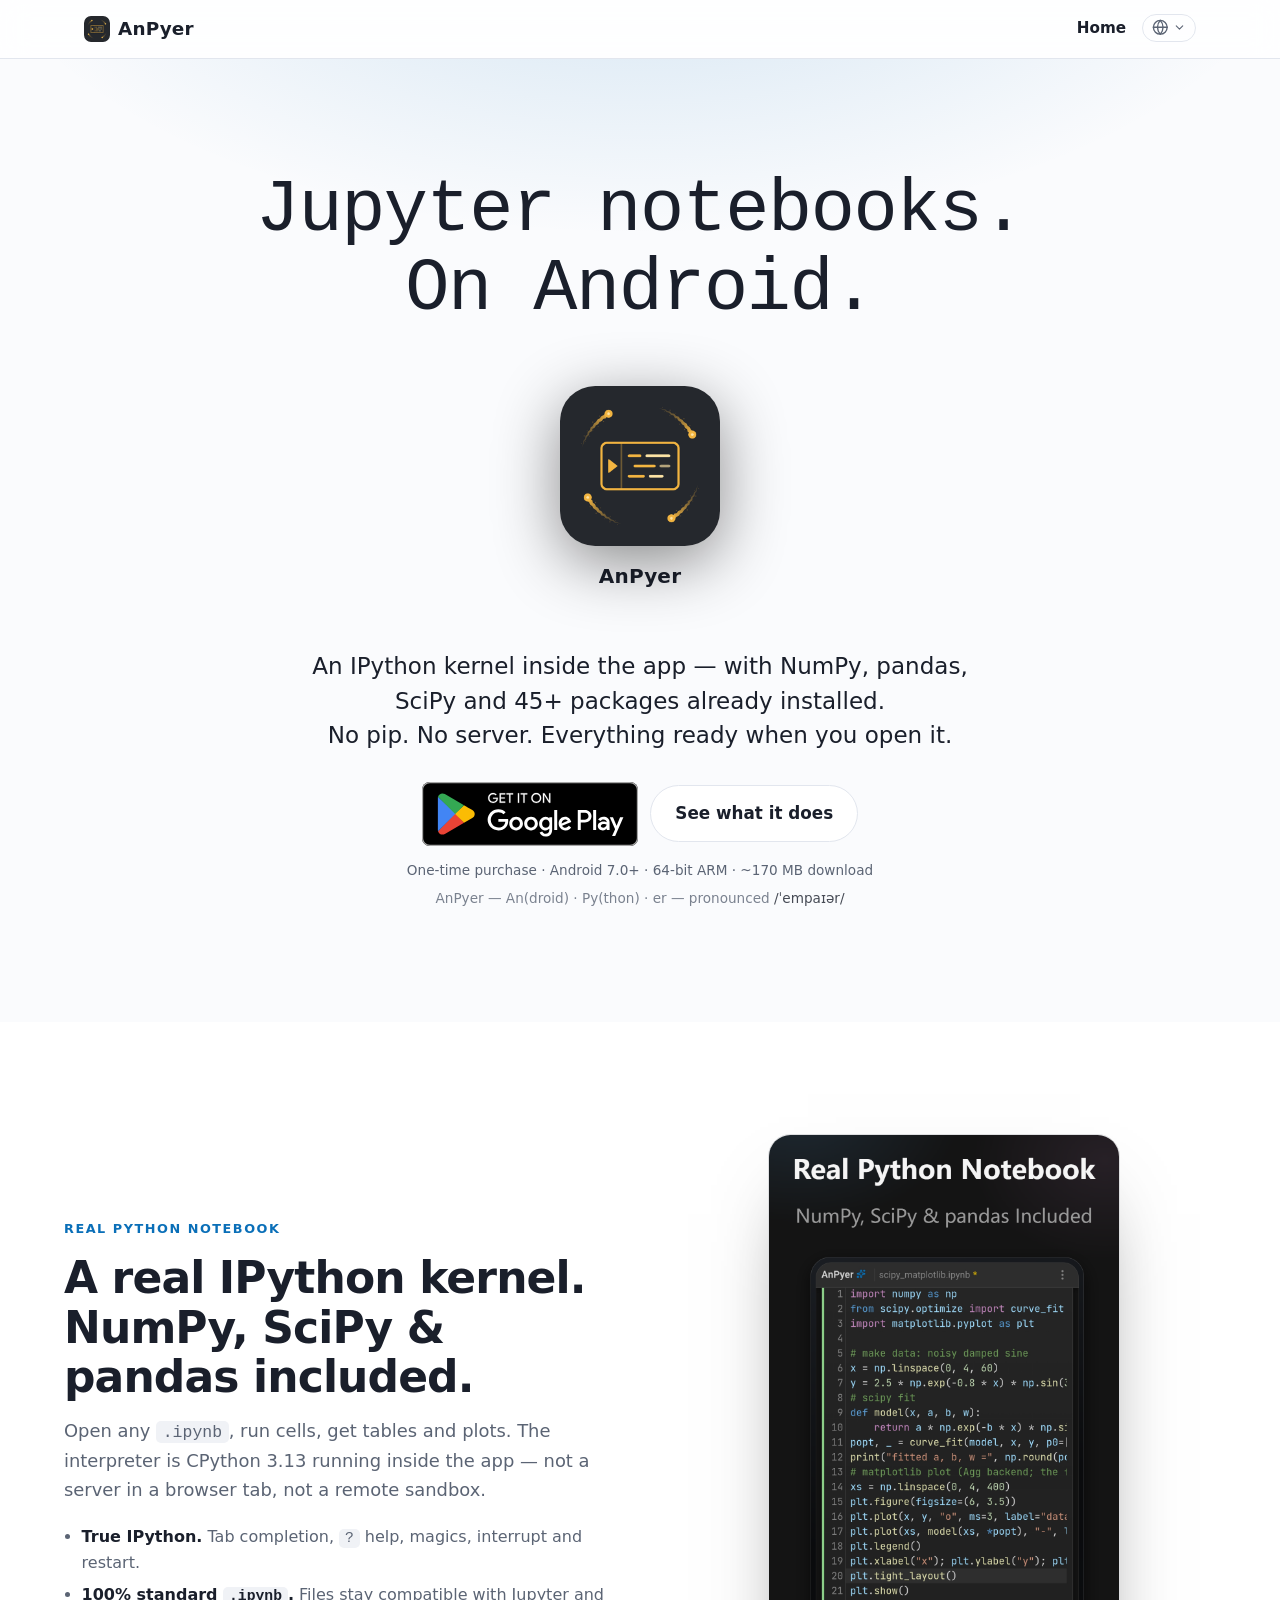
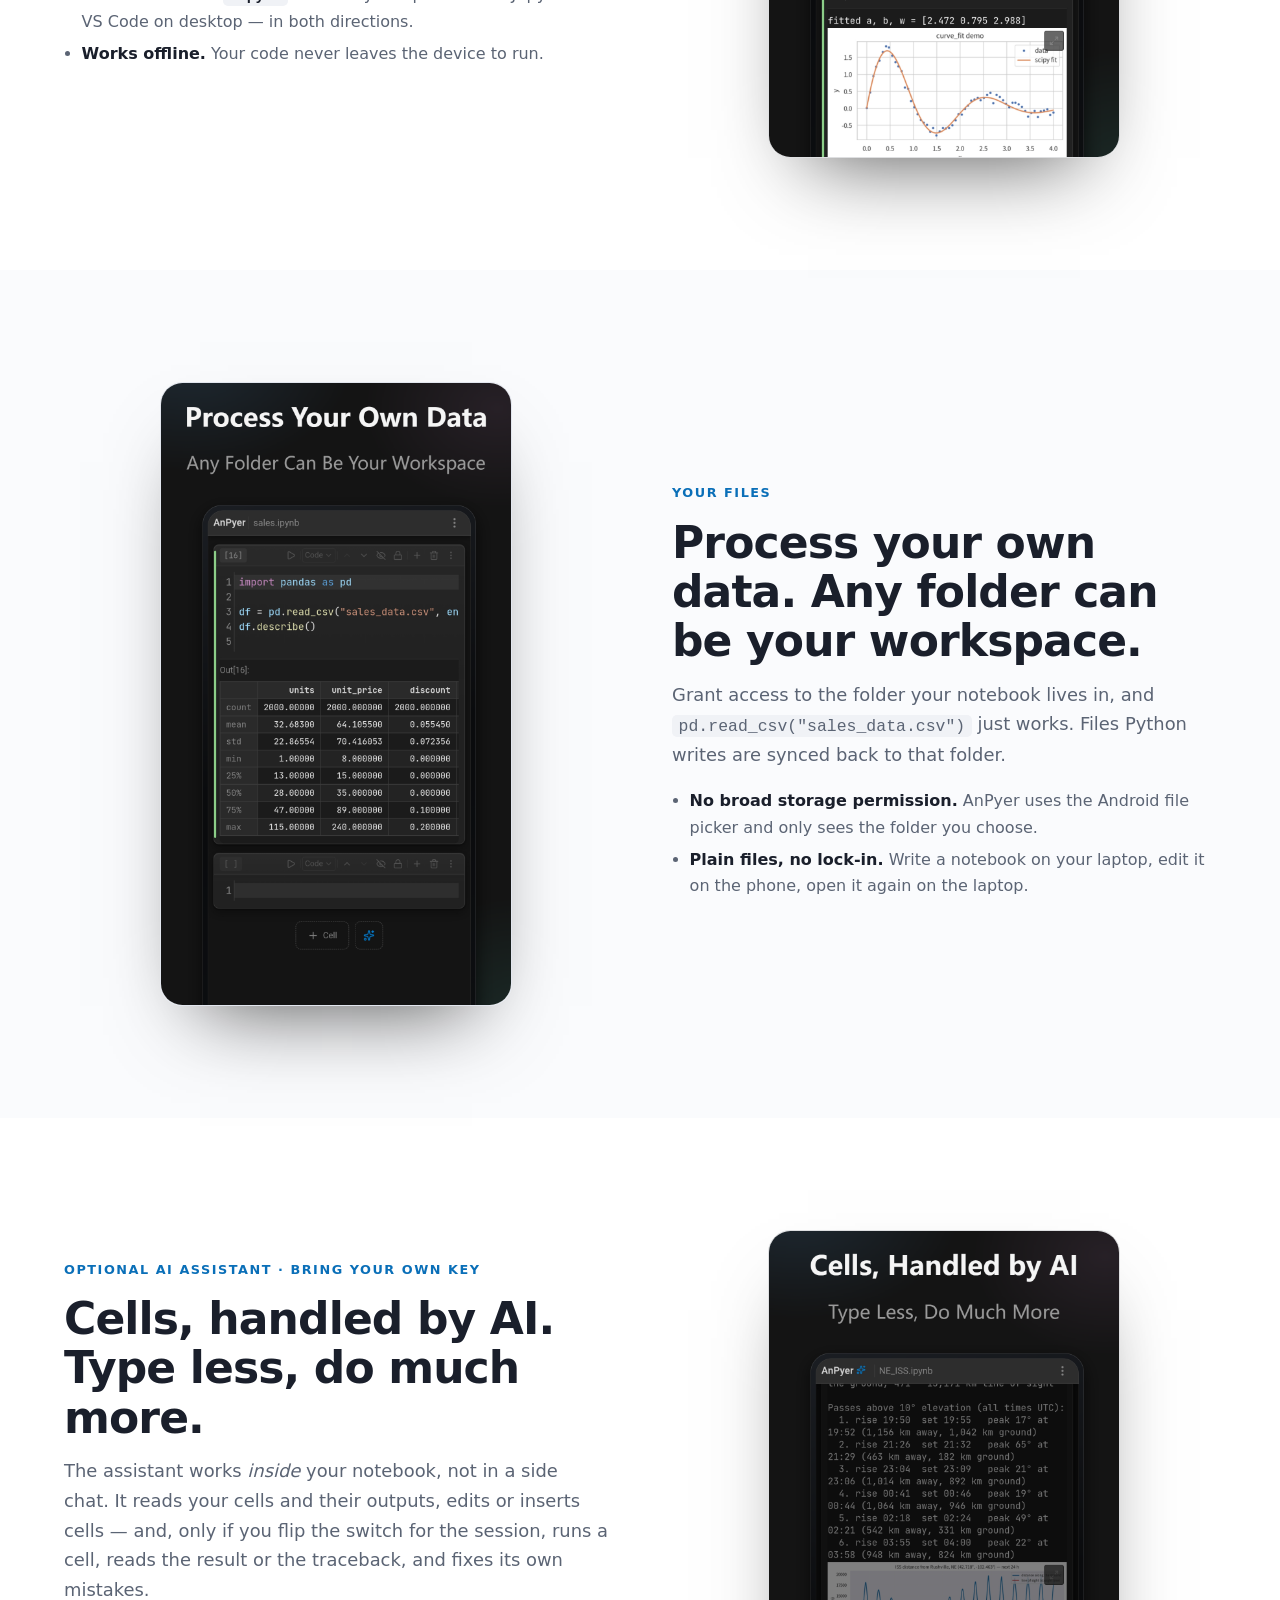
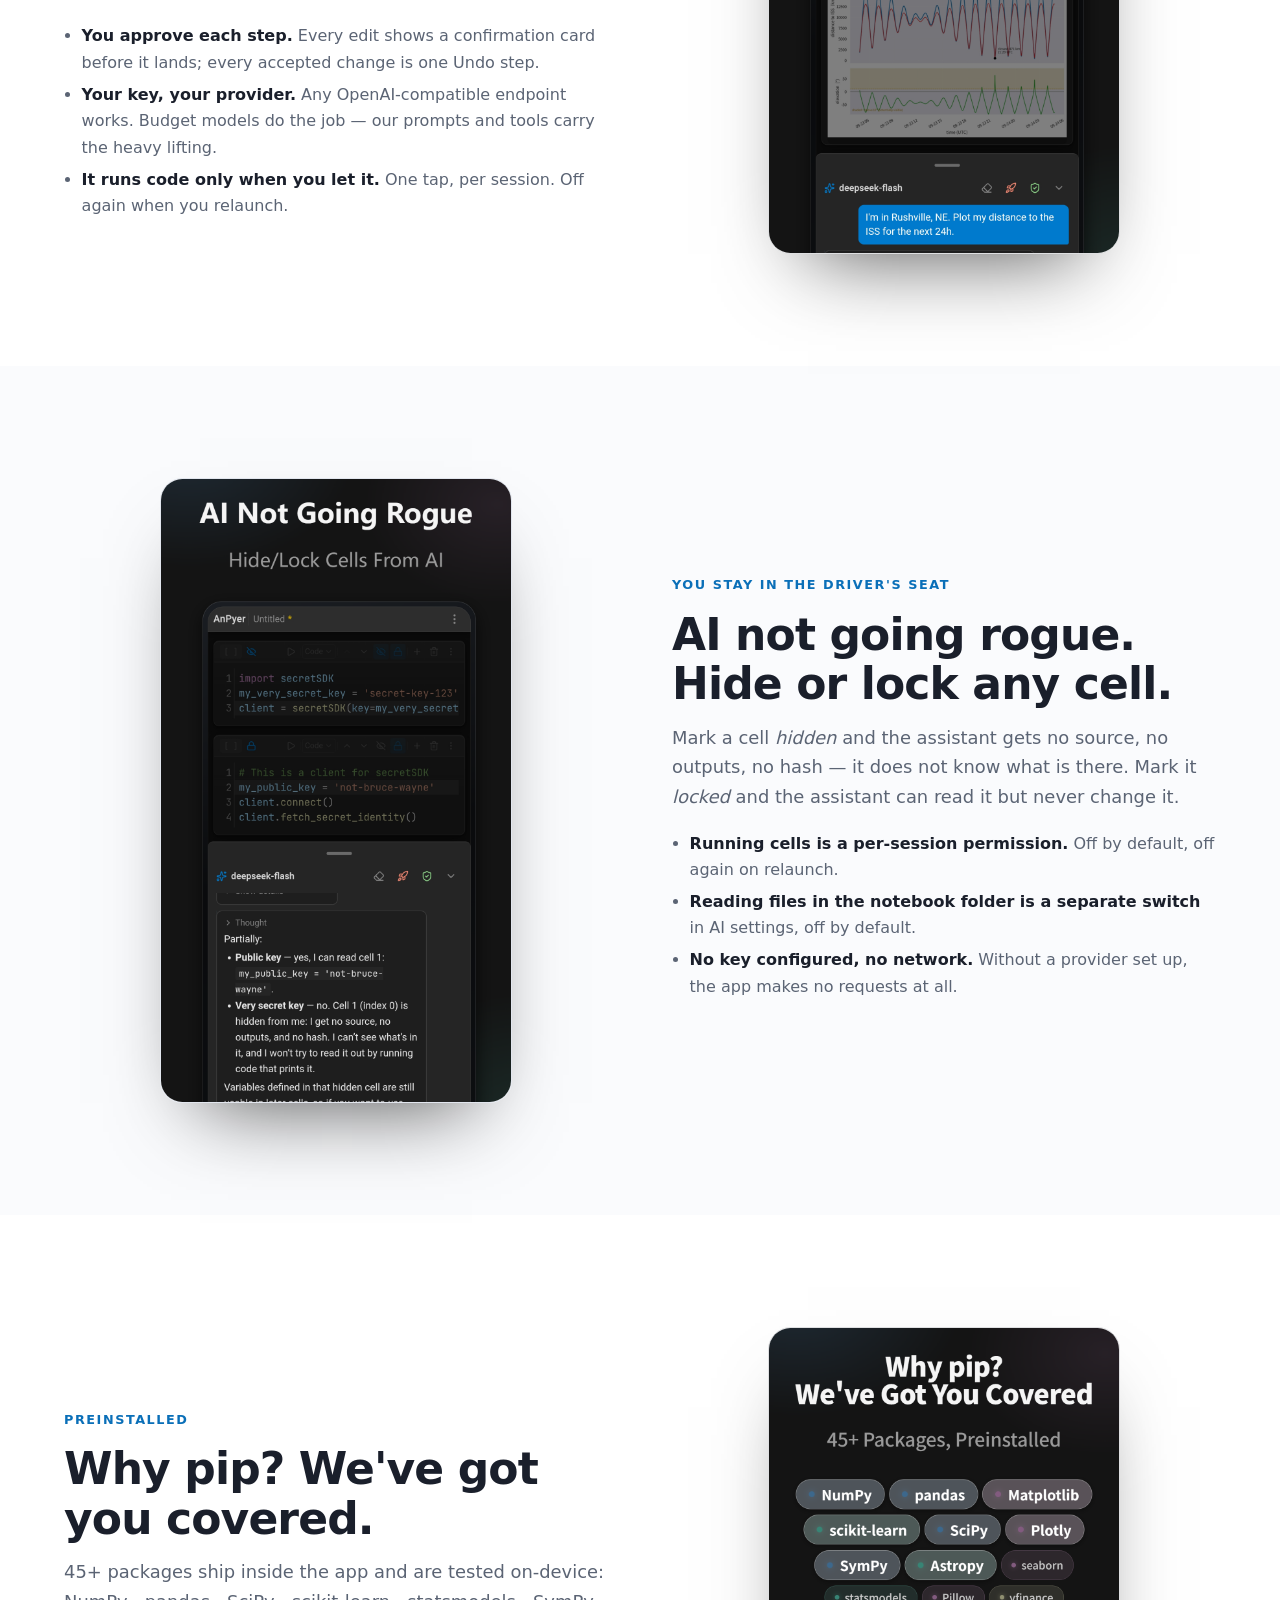
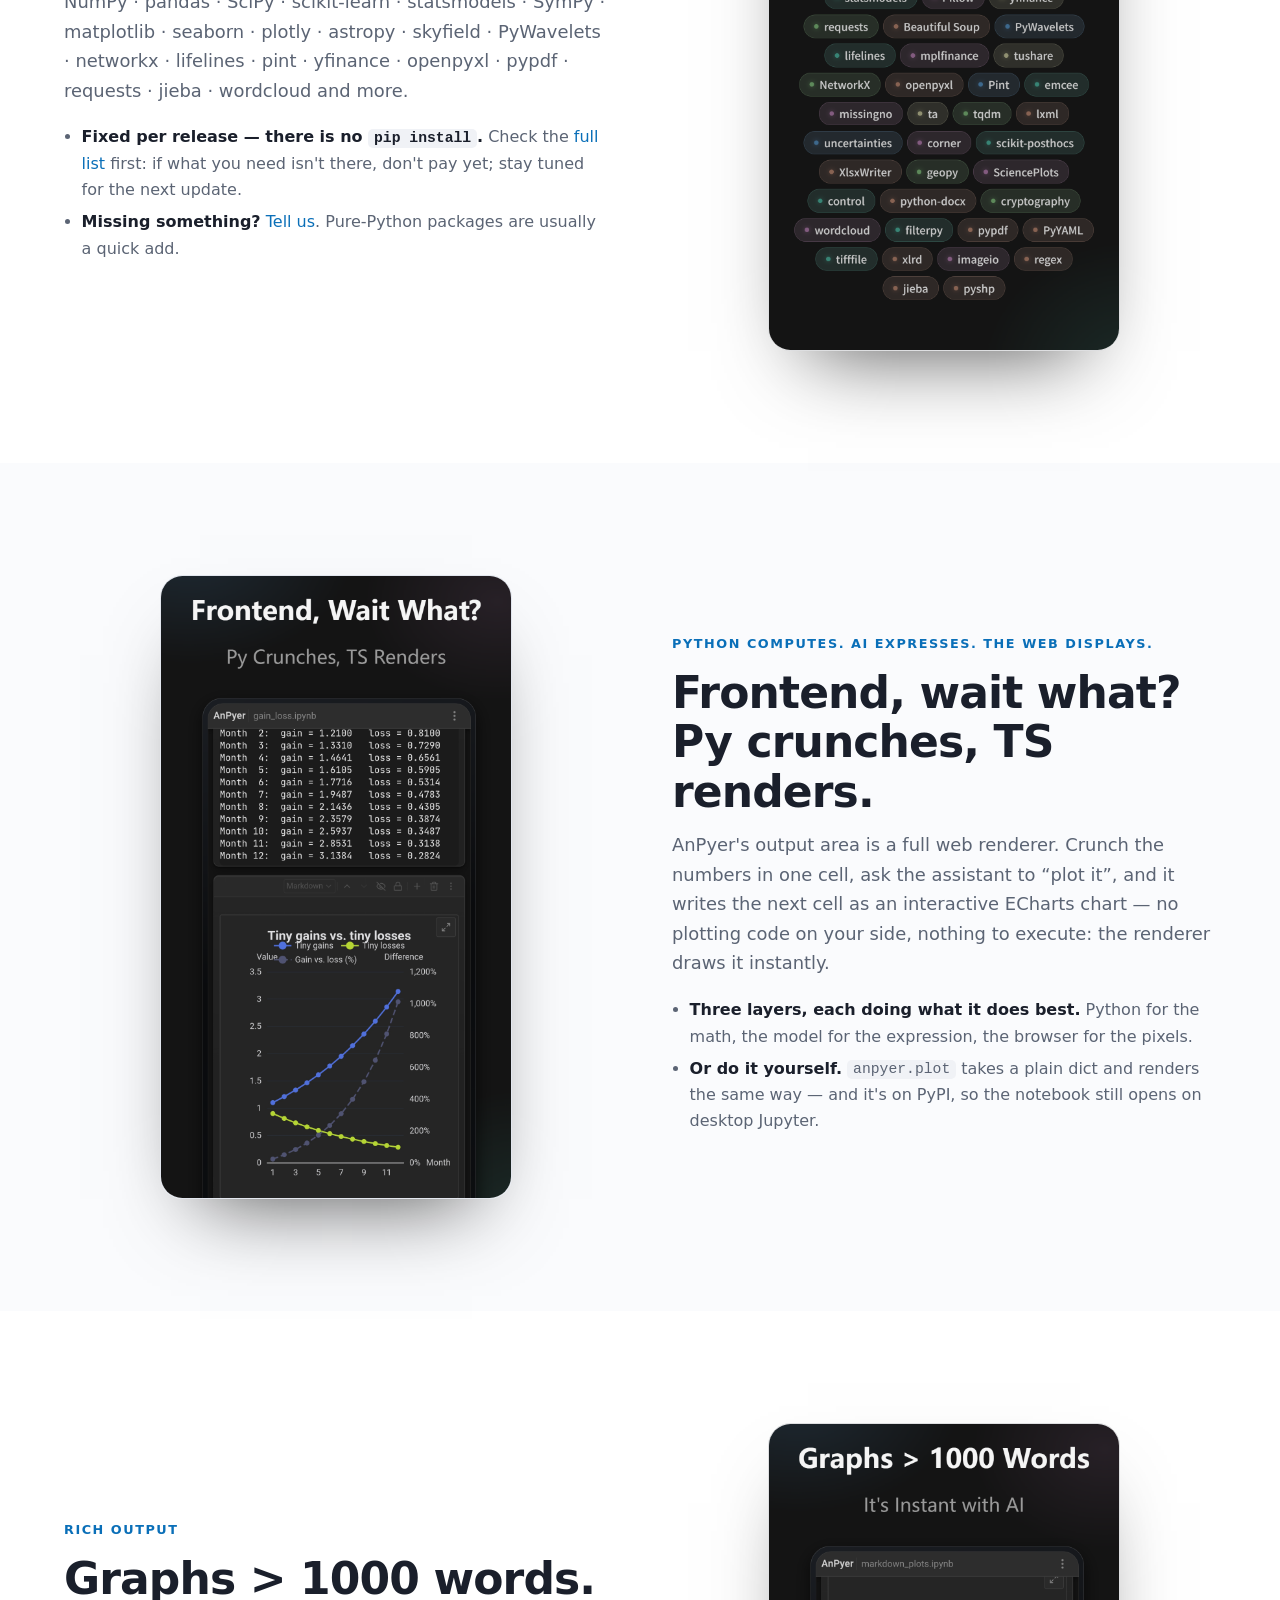
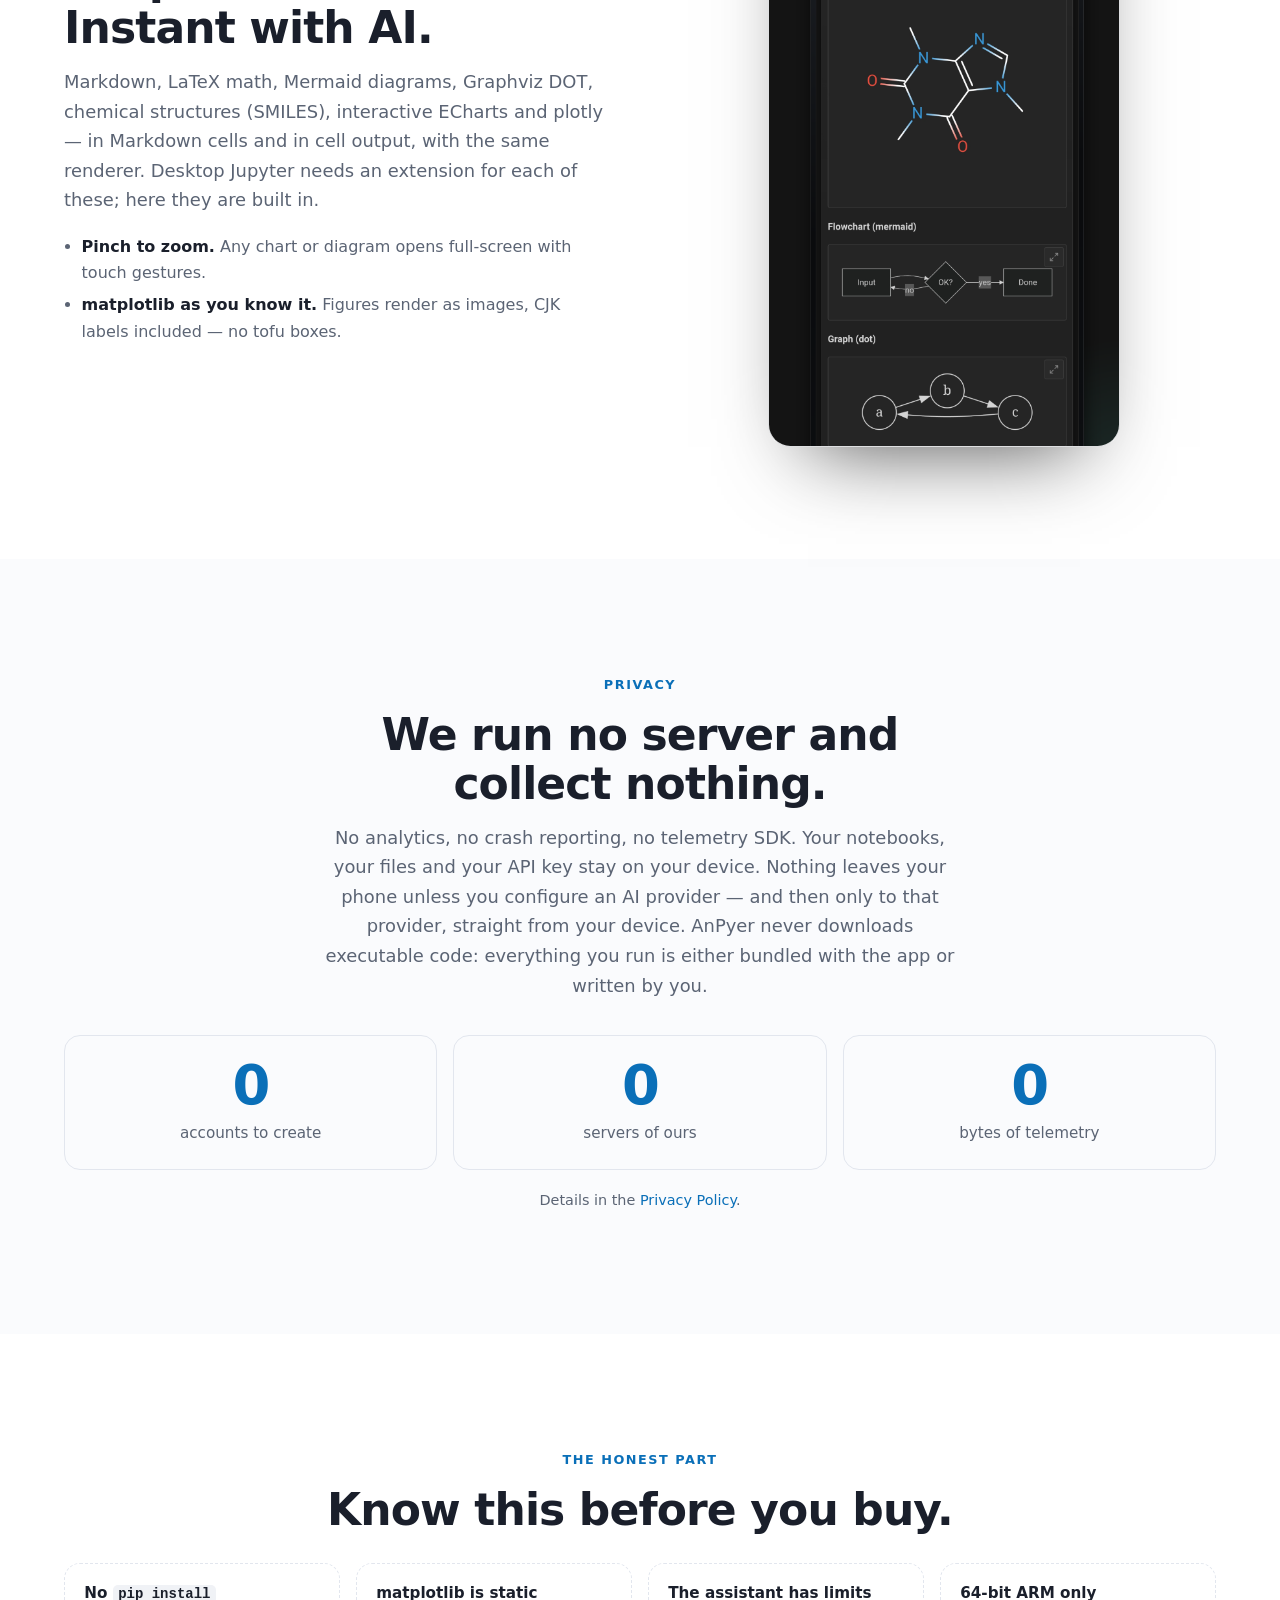
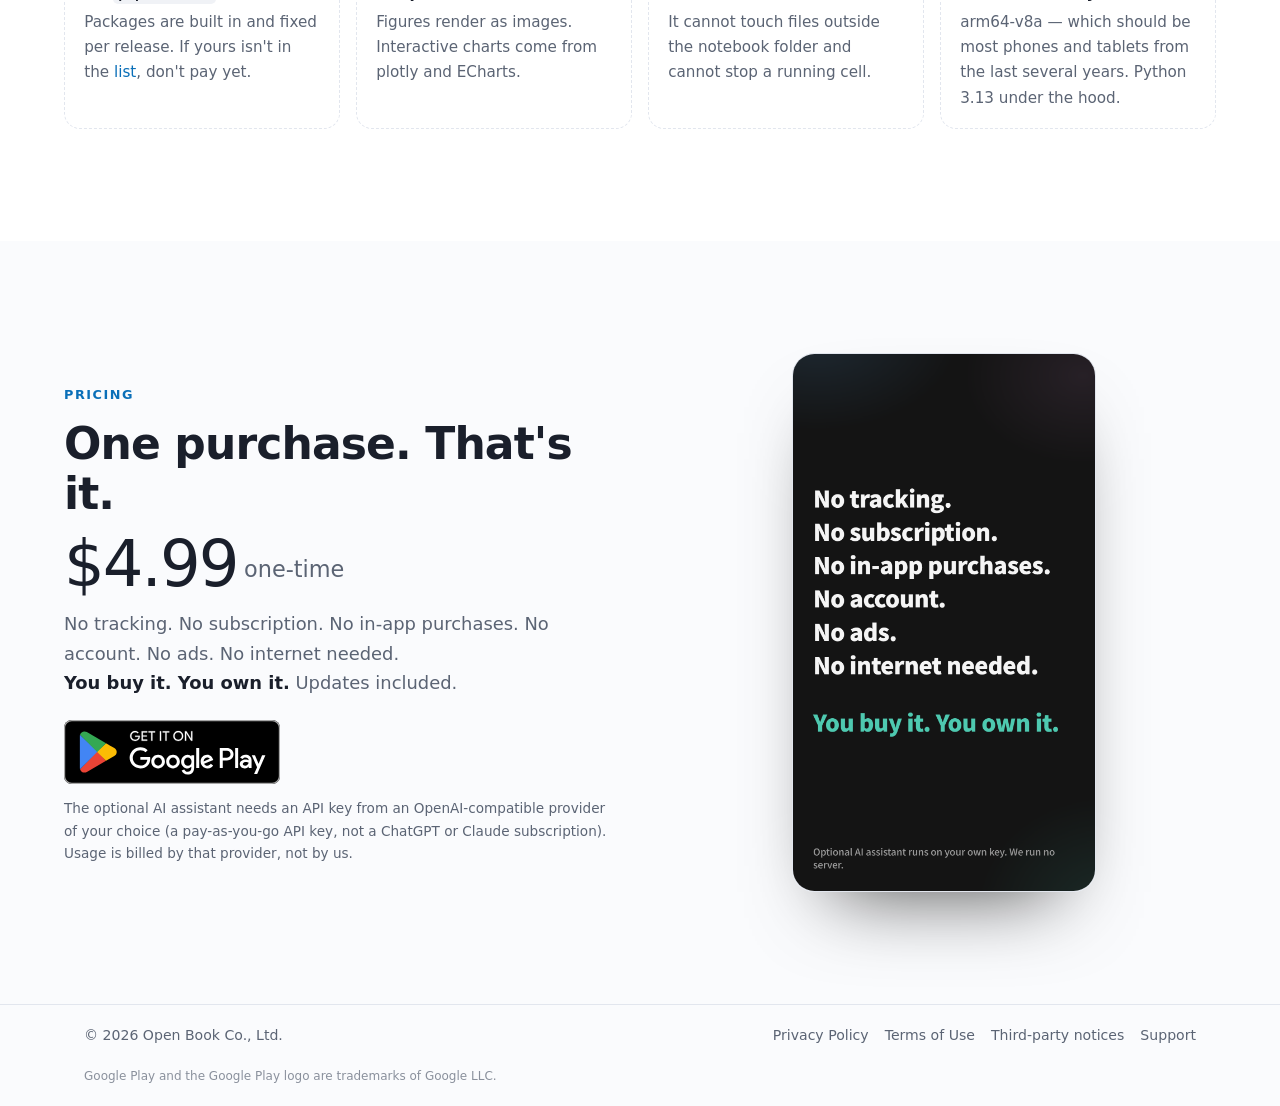
==== commit 86eec0d9: "1. official Google Play badges 2. scripts/ no longer tracked 3. readme cleanup" ====
--- a/index.html
+++ b/index.html
@@ -52,7 +52,9 @@
       <p class="lead">An IPython kernel inside the app — with NumPy, pandas, SciPy and 45+ packages already installed.<br>No pip. No server. Everything ready when you open it.</p>
 
       <div class="cta">
-        <a class="btn primary large" href="https://play.google.com/store/apps/details?id=com.openbook.anpyer">Get it on Google Play</a>
+        <a class="store-badge" href="https://play.google.com/store/apps/details?id=com.openbook.anpyer">
+          <img src="/assets/brand/google-play-badge-en.svg" alt="Get it on Google Play" height="64">
+        </a>
         <a class="btn large" href="#notebook">See what it does</a>
       </div>
       <p class="fineprint">One-time purchase · Android 7.0+ · 64-bit ARM · ~170 MB download</p>
@@ -231,7 +233,9 @@
         <p class="price">$4.99<small>one-time</small></p>
         <p class="lead">No tracking. No subscription. No in-app purchases. No account. No ads. No internet needed.<br><strong>You buy it. You own it.</strong> Updates included.</p>
         <div class="cta">
-          <a class="btn primary large" href="https://play.google.com/store/apps/details?id=com.openbook.anpyer">Get it on Google Play</a>
+          <a class="store-badge" href="https://play.google.com/store/apps/details?id=com.openbook.anpyer">
+            <img src="/assets/brand/google-play-badge-en.svg" alt="Get it on Google Play" height="64">
+          </a>
         </div>
         <p class="fineprint">The optional AI assistant needs an API key from an OpenAI-compatible provider of your choice (a pay-as-you-go API key, not a ChatGPT or Claude subscription). Usage is billed by that provider, not by us.</p>
       </div>
@@ -252,6 +256,7 @@
       <a href="/notices/">Third-party notices</a>
       <a href="/support/">Support</a>
     </div>
+    <p class="trademark">Google Play and the Google Play logo are trademarks of Google LLC.</p>
   </div>
 </footer>
 
--- a/assets/landing.css
+++ b/assets/landing.css
@@ -92,7 +92,13 @@
   margin: 0 auto 1.8rem;
   line-height: 1.5;
 }
-.hero-block .cta { justify-content: center; margin: 0 0 0.8rem; }
+.hero-block .cta { justify-content: center; align-items: center; margin: 0 0 0.8rem; }
+/* Official Google Play badge (assets/brand/google-play-badge-*.svg, from play.google.com/intl/en_us/badges/).
+   Brand rules: never restyle/recolor, keep clear space = 1/4 badge height, min height 40px. */
+.store-badge { display: inline-flex; line-height: 0; transition: transform 0.2s ease; }
+.store-badge img { height: 4rem; width: auto; display: block; }
+.store-badge:hover { transform: translateY(-1px); text-decoration: none; }
+.site-footer .trademark { font-size: 0.75rem; color: var(--fg-muted); opacity: 0.7; margin: 0.8rem 0 0; flex-basis: 100%; }
 .hero-block .fineprint { font-size: 0.85rem; color: var(--fg-muted); margin: 0; }
 .hero-block .pronounce { font-size: 0.85rem; color: var(--fg-muted); margin: 0.4rem 0 0; opacity: 0.8; }
 .hero-block .pronounce em { font-style: normal; color: var(--fg); }
@@ -138,7 +144,7 @@
 .price { font-size: clamp(2.6rem, 6vw, 4rem); letter-spacing: -0.03em; line-height: 1; margin: 0.5rem 0 0.8rem; }
 .price small { font-size: 0.35em; color: var(--fg-muted); letter-spacing: 0; vertical-align: middle; margin-left: 0.4rem; }
 .pricing-block .lead strong { color: var(--fg); }
-.pricing-block .cta { justify-content: flex-start; margin: 1.4rem 0 0.8rem; }
+.pricing-block .cta { justify-content: flex-start; align-items: center; margin: 1.4rem 0 0.8rem; }
 .pricing-block .fineprint { font-size: 0.85rem; color: var(--fg-muted); max-width: 34rem; margin: 0.6rem 0 0; }
 
 /* ---------- Scroll reveal ---------- */
@@ -161,4 +167,5 @@
 @media (max-width: 30rem) {
   .hero-block .cta .btn { flex: 1 1 100%; text-align: center; }
   .pricing-block .cta .btn { flex: 1 1 100%; text-align: center; }
+  .hero-block .cta .store-badge, .pricing-block .cta .store-badge { flex: 1 1 100%; justify-content: center; }
 }
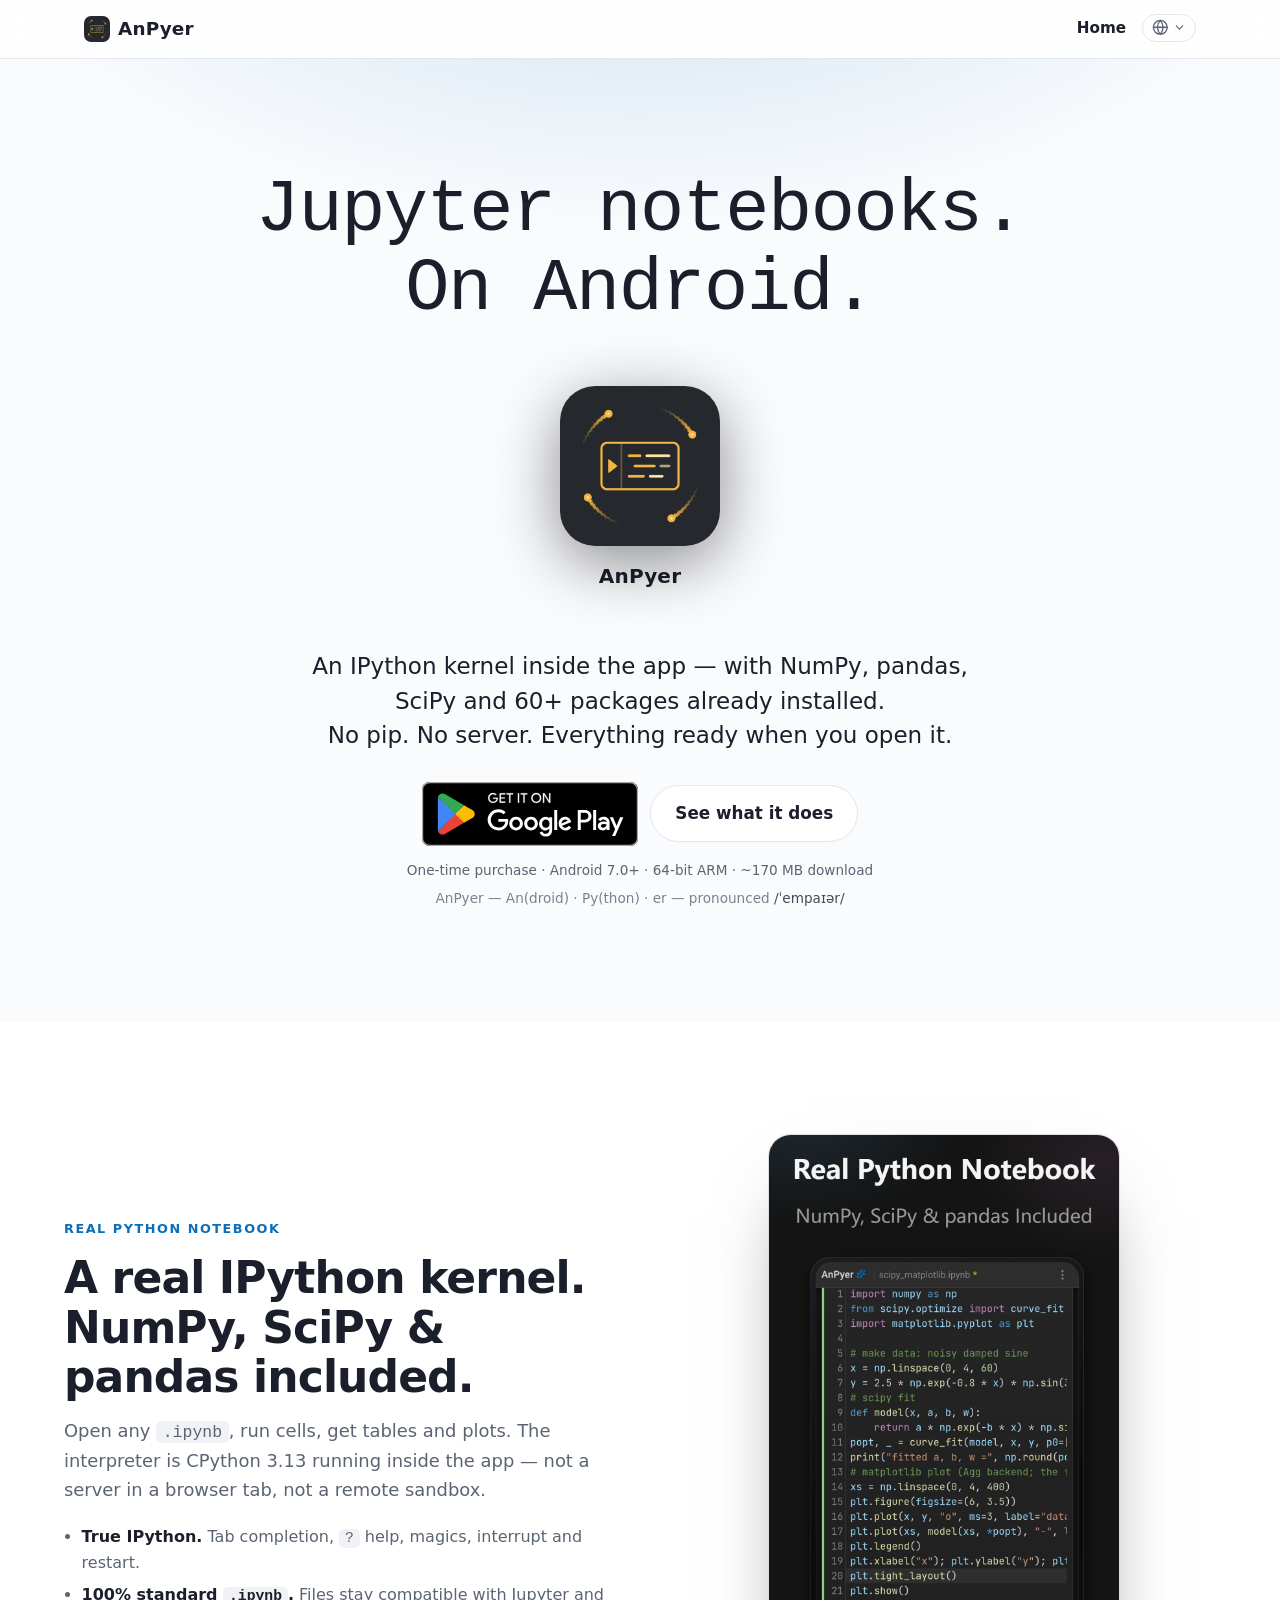
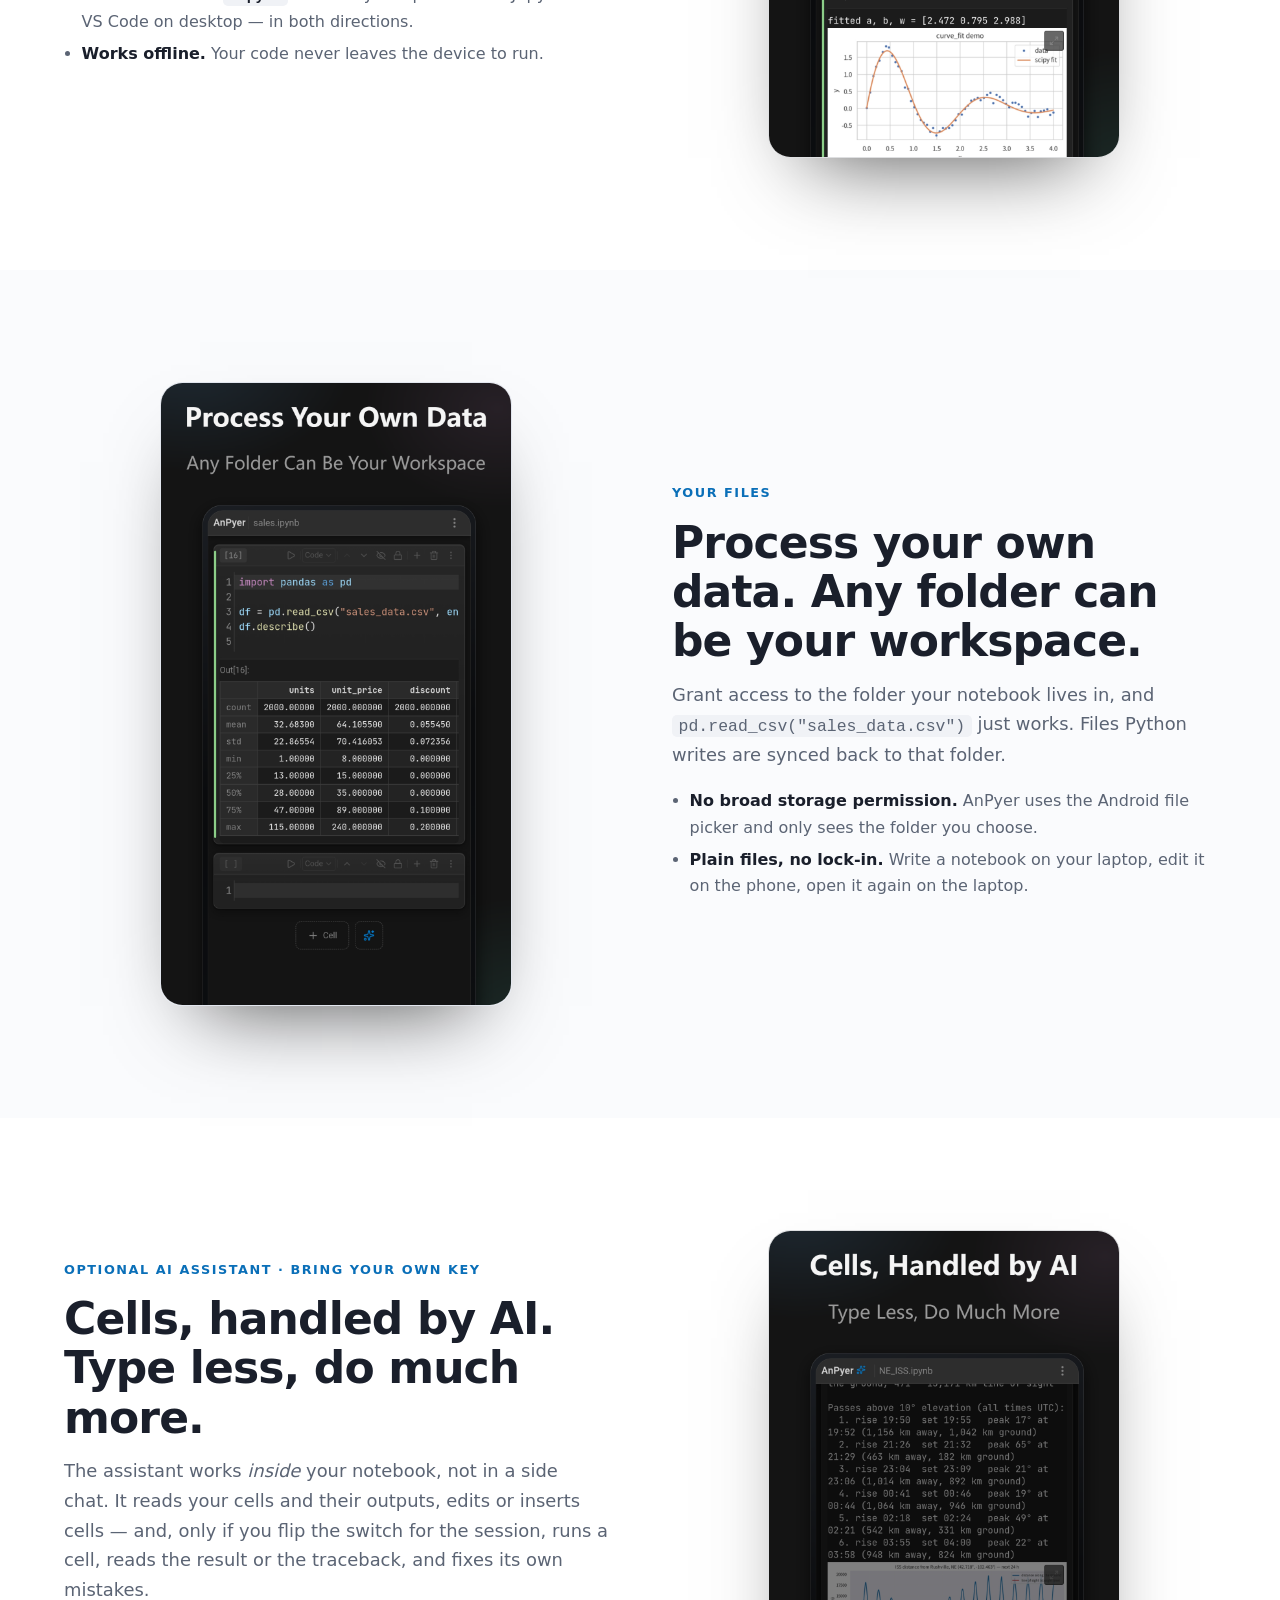
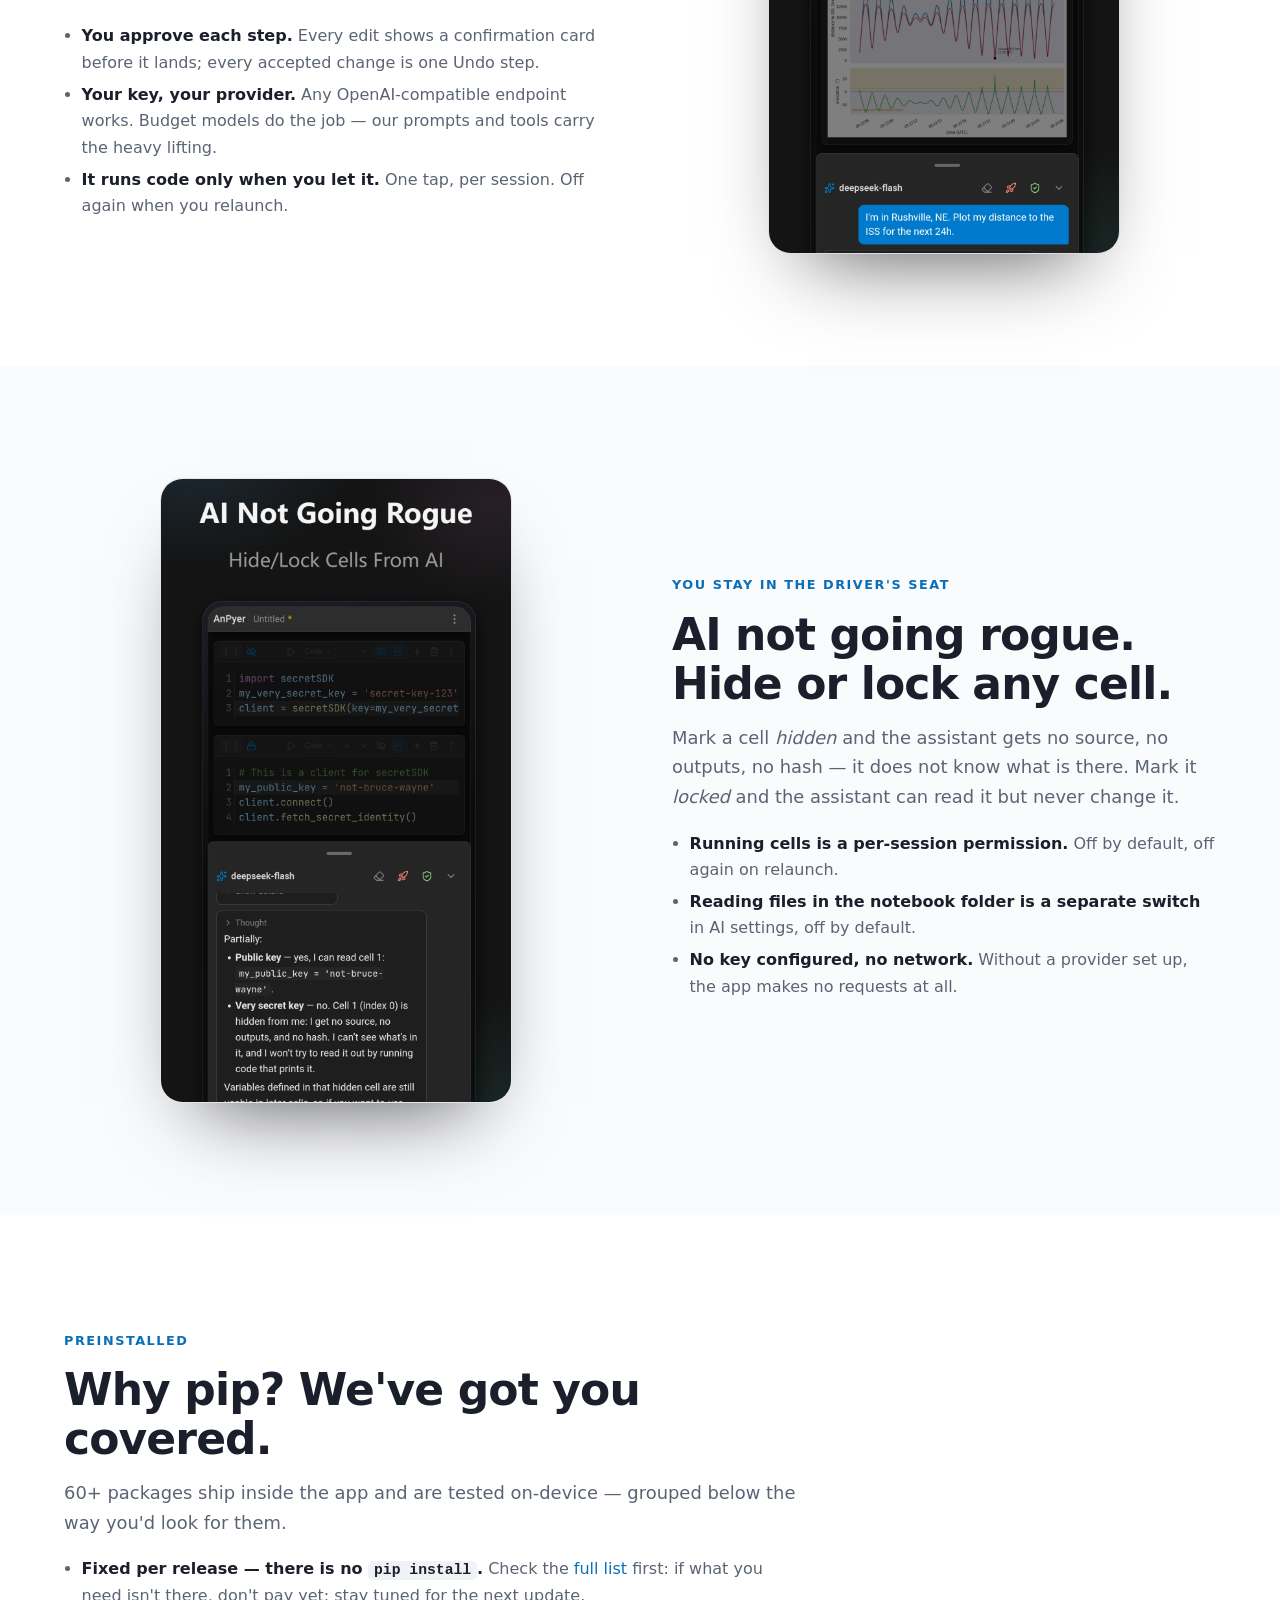
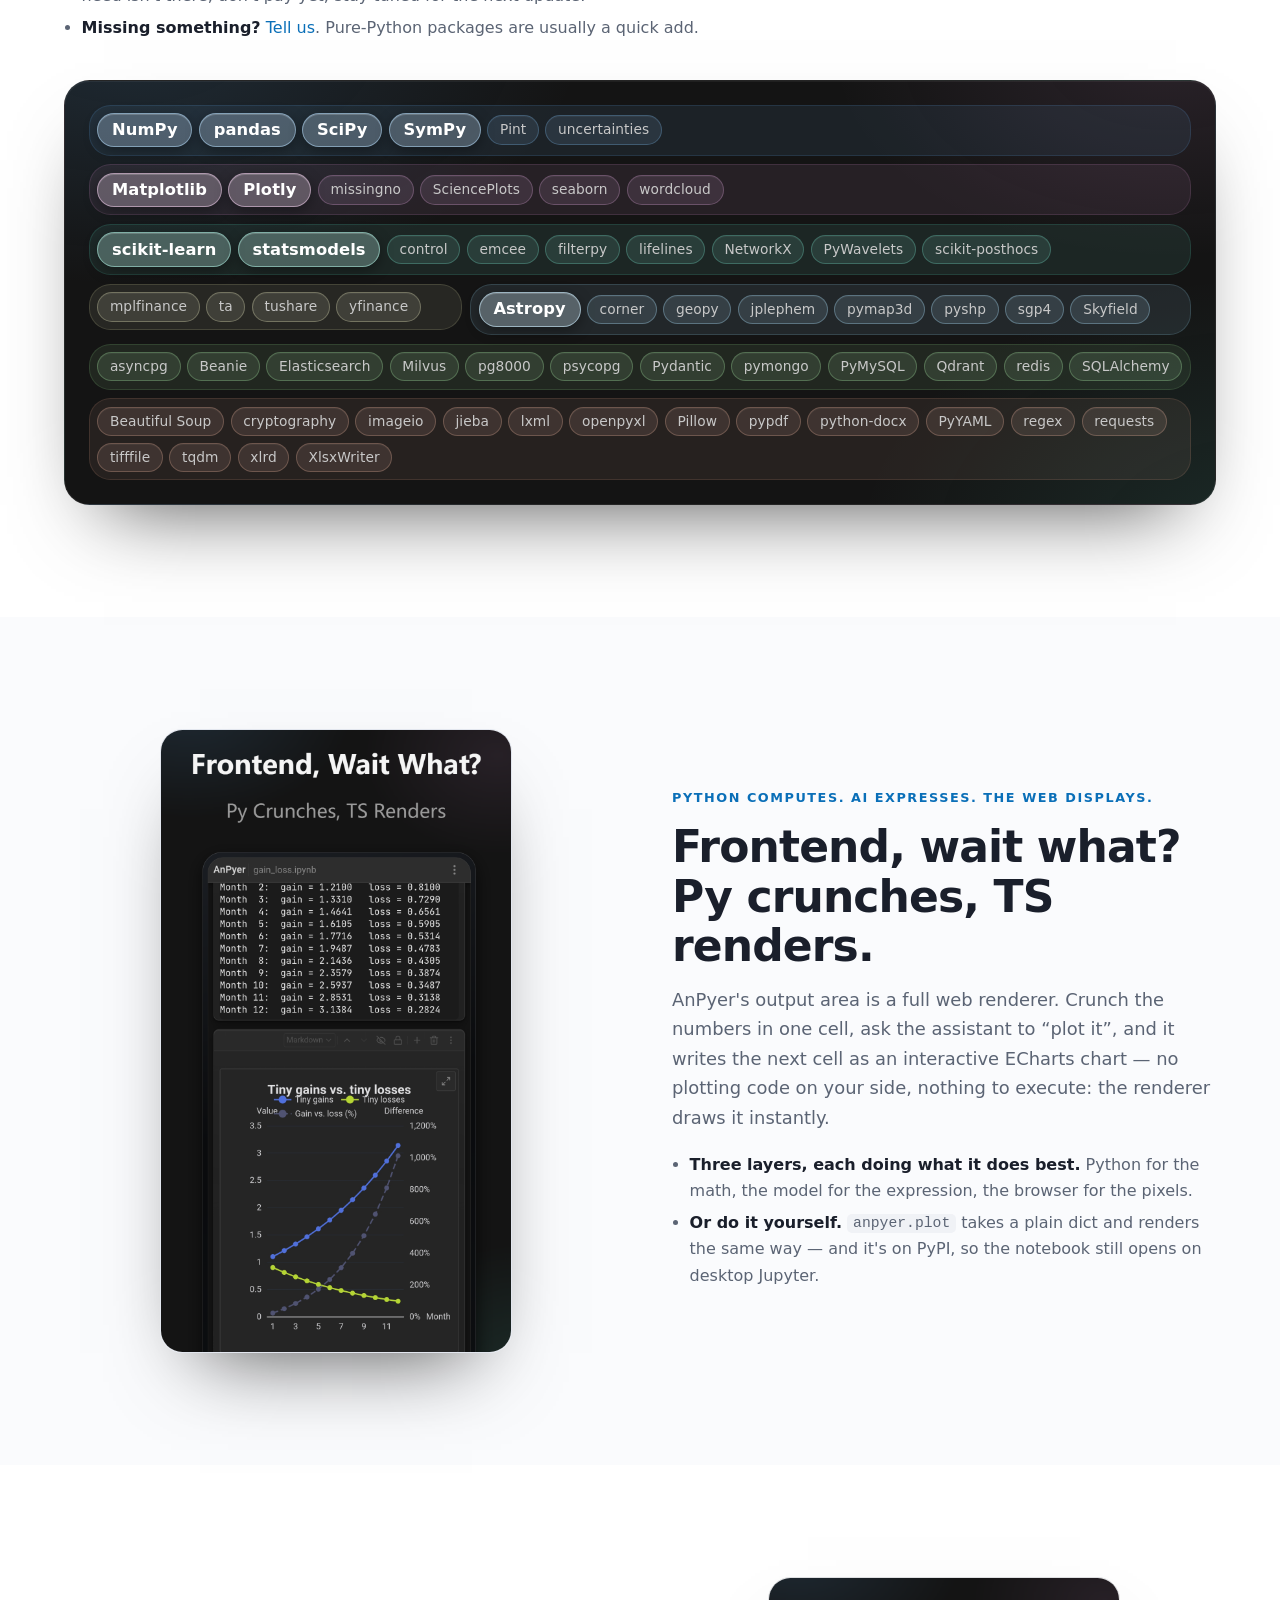
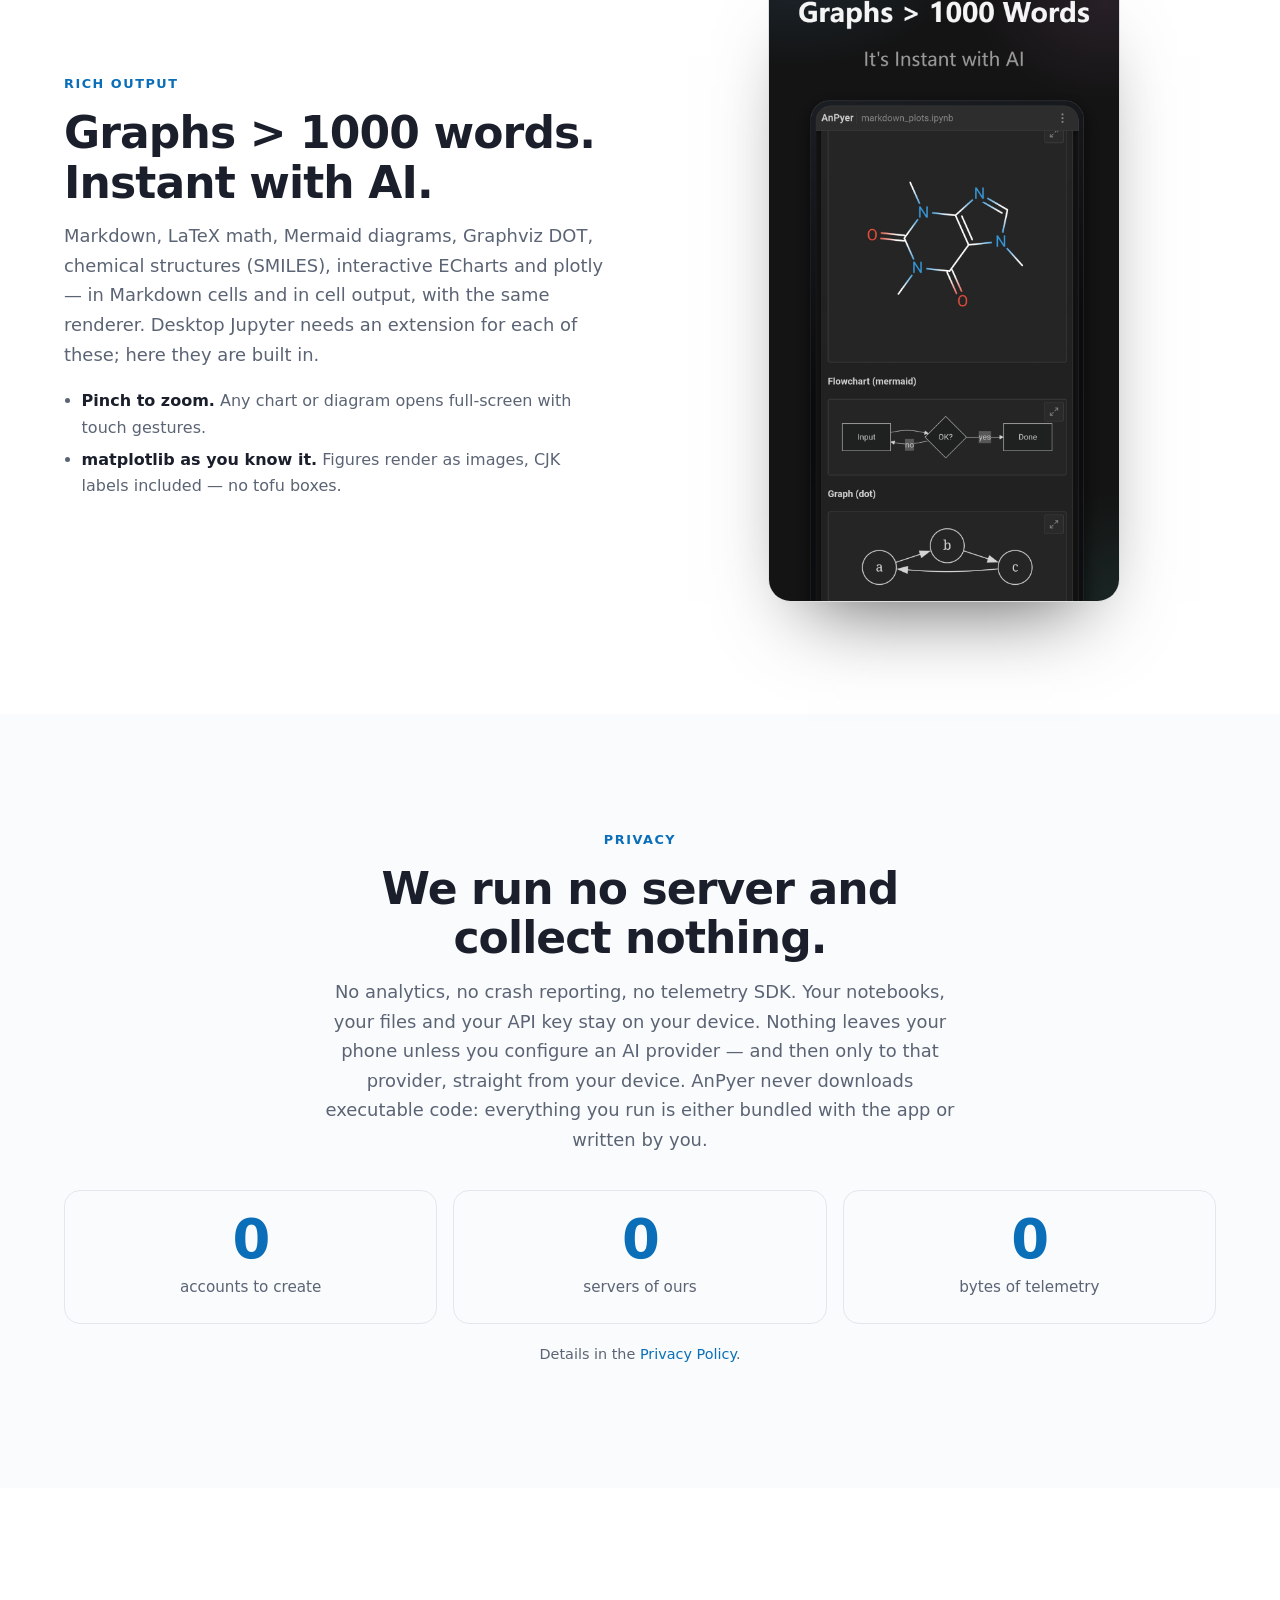
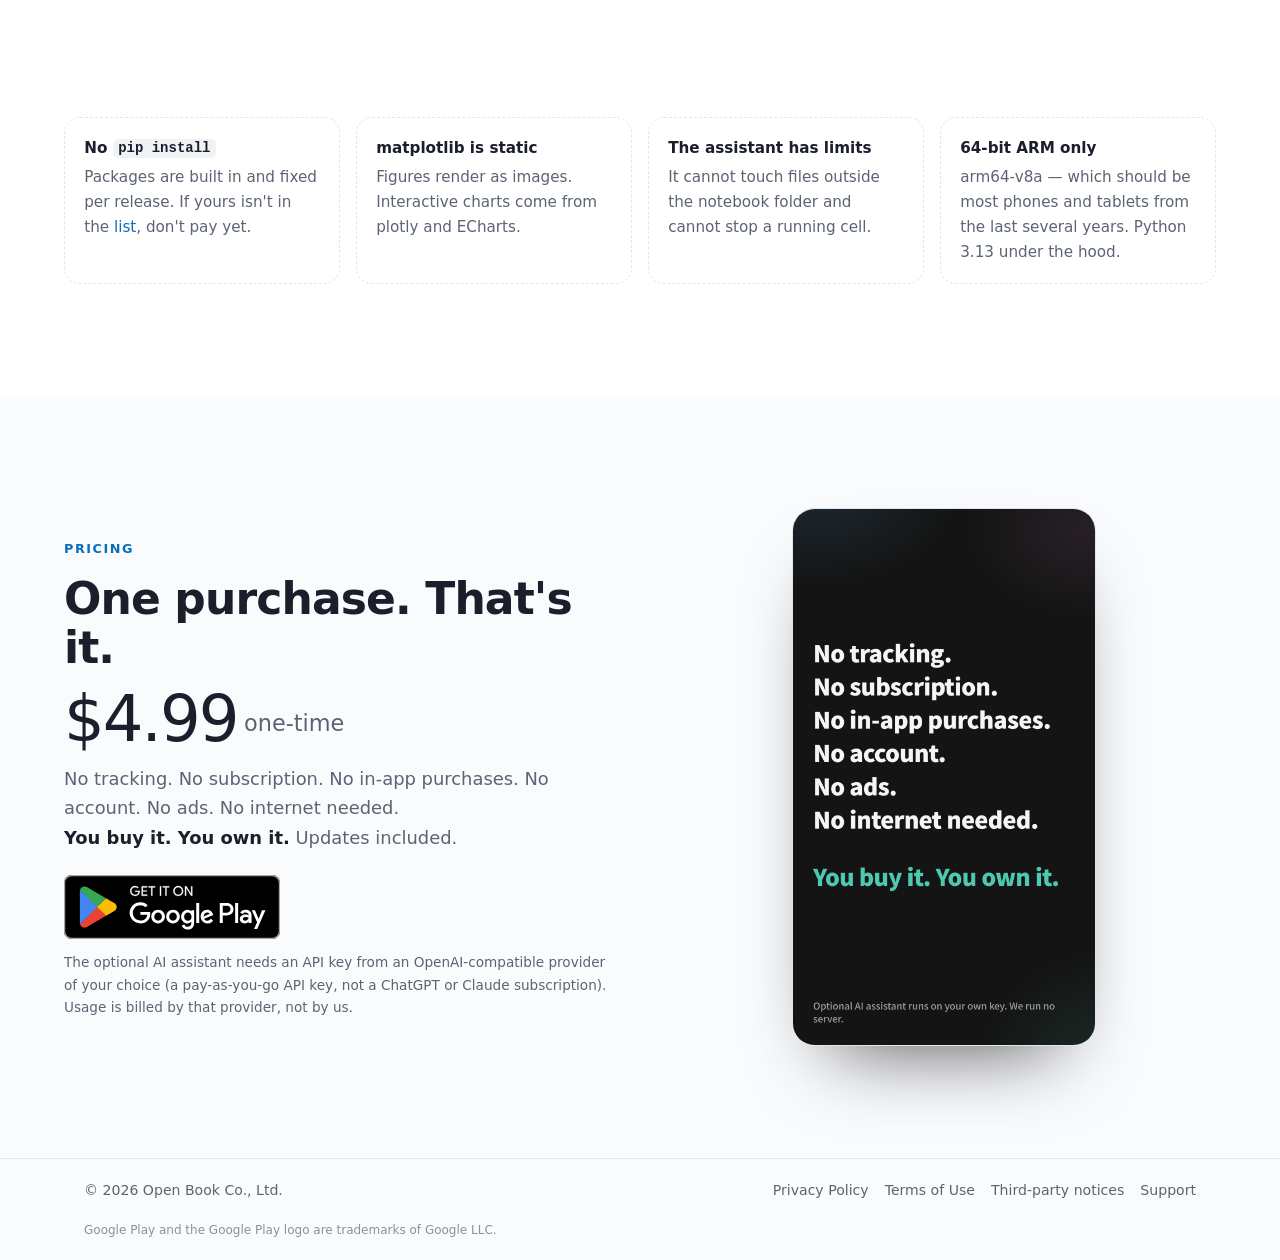
==== commit c93a7d52: "1. align with 1.2.0" ====
--- a/index.html
+++ b/index.html
@@ -4,15 +4,15 @@
 <meta charset="utf-8">
 <meta name="viewport" content="width=device-width, initial-scale=1">
 <title>AnPyer — Jupyter notebooks on Android</title>
-<meta name="description" content="AnPyer runs Jupyter notebooks natively on your Android device: an IPython kernel inside the app with NumPy, pandas, SciPy, scikit-learn, matplotlib and 45+ packages preinstalled. No pip, no server, no account.">
+<meta name="description" content="AnPyer runs Jupyter notebooks natively on your Android device: an IPython kernel inside the app with NumPy, pandas, SciPy, scikit-learn, matplotlib and 60+ packages preinstalled. No pip, no server, no account.">
 <link rel="stylesheet" href="/assets/site.css?v=2">
 <link rel="icon" href="/favicon.ico" sizes="any">
 <link rel="icon" href="/assets/brand/favicon-32.png" type="image/png" sizes="32x32">
 <link rel="apple-touch-icon" href="/assets/brand/apple-touch-icon.png">
 <meta property="og:title" content="AnPyer — Jupyter notebooks on Android">
-<meta property="og:description" content="An IPython kernel inside the app. NumPy, pandas, SciPy and 45+ packages preinstalled. No pip, no server, no account.">
+<meta property="og:description" content="An IPython kernel inside the app. NumPy, pandas, SciPy and 60+ packages preinstalled. No pip, no server, no account.">
 <meta property="og:image" content="https://anpyer.com/assets/brand/og-image.png">
-<link rel="stylesheet" href="/assets/landing.css?v=5">
+<link rel="stylesheet" href="/assets/landing.css?v=7">
 <link rel="alternate" hreflang="zh" href="/zh/">
 <link rel="alternate" hreflang="en" href="/">
 </head>
@@ -49,7 +49,7 @@
         <span class="hero-app-name">AnPyer</span>
       </a>
 
-      <p class="lead">An IPython kernel inside the app — with NumPy, pandas, SciPy and 45+ packages already installed.<br>No pip. No server. Everything ready when you open it.</p>
+      <p class="lead">An IPython kernel inside the app — with NumPy, pandas, SciPy and <!-- BEGIN:pkgcount -->60+<!-- END:pkgcount --> packages already installed.<br>No pip. No server. Everything ready when you open it.</p>
 
       <div class="cta">
         <a class="store-badge" href="https://play.google.com/store/apps/details?id=com.openbook.anpyer">
@@ -139,18 +139,94 @@
 
   <!-- ============ 5. Packages ============ -->
   <section class="block alt">
-    <div class="inner split">
-      <div class="copy reveal">
+    <div class="inner">
+      <div class="packages-head reveal">
         <p class="eyebrow">Preinstalled</p>
         <h2>Why pip? We've got you covered.</h2>
-        <p class="lead">45+ packages ship inside the app and are tested on-device: NumPy · pandas · SciPy · scikit-learn · statsmodels · SymPy · matplotlib · seaborn · plotly · astropy · skyfield · PyWavelets · networkx · lifelines · pint · yfinance · openpyxl · pypdf · requests · jieba · wordcloud and more.</p>
+        <p class="lead"><!-- BEGIN:pkgcount -->60+<!-- END:pkgcount --> packages ship inside the app and are tested on-device — grouped below the way you'd look for them.</p>
         <ul>
           <li><strong>Fixed per release — there is no <code>pip install</code>.</strong> Check the <a href="/notices/">full list</a> first: if what you need isn't there, don't pay yet; stay tuned for the next update.</li>
           <li><strong>Missing something?</strong> <a href="/support/">Tell us</a>. Pure-Python packages are usually a quick add.</li>
         </ul>
       </div>
-      <div class="visual reveal">
-        <img class="shot" src="/assets/demo/06-packages-wall.png" alt="A wall of package names preinstalled in AnPyer: NumPy, pandas, SciPy, scikit-learn, statsmodels, matplotlib and many more" width="1080" height="1920" loading="lazy">
+      <div class="pkg-wall reveal">
+        <!-- BEGIN:packages (generated by AnPyer/scripts/sync-site-packages.py — do not edit) -->
+        <ul class="pkg-group" style="--cat: #569cd6" aria-label="Data &amp; numerics" title="Data &amp; numerics">
+          <li class="pill featured">NumPy</li>
+          <li class="pill featured">pandas</li>
+          <li class="pill featured">SciPy</li>
+          <li class="pill featured">SymPy</li>
+          <li class="pill">Pint</li>
+          <li class="pill">uncertainties</li>
+        </ul>
+        <ul class="pkg-group" style="--cat: #c586c0" aria-label="Visualization" title="Visualization">
+          <li class="pill featured">Matplotlib</li>
+          <li class="pill featured">Plotly</li>
+          <li class="pill">missingno</li>
+          <li class="pill">SciencePlots</li>
+          <li class="pill">seaborn</li>
+          <li class="pill">wordcloud</li>
+        </ul>
+        <ul class="pkg-group" style="--cat: #4ec9b0" aria-label="ML &amp; statistics" title="ML &amp; statistics">
+          <li class="pill featured">scikit-learn</li>
+          <li class="pill featured">statsmodels</li>
+          <li class="pill">control</li>
+          <li class="pill">emcee</li>
+          <li class="pill">filterpy</li>
+          <li class="pill">lifelines</li>
+          <li class="pill">NetworkX</li>
+          <li class="pill">PyWavelets</li>
+          <li class="pill">scikit-posthocs</li>
+        </ul>
+        <ul class="pkg-group" style="--cat: #dcdcaa" aria-label="Finance" title="Finance">
+          <li class="pill">mplfinance</li>
+          <li class="pill">ta</li>
+          <li class="pill">tushare</li>
+          <li class="pill">yfinance</li>
+        </ul>
+        <ul class="pkg-group" style="--cat: #9cdcfe" aria-label="Astronomy &amp; geo" title="Astronomy &amp; geo">
+          <li class="pill featured">Astropy</li>
+          <li class="pill">corner</li>
+          <li class="pill">geopy</li>
+          <li class="pill">jplephem</li>
+          <li class="pill">pymap3d</li>
+          <li class="pill">pyshp</li>
+          <li class="pill">sgp4</li>
+          <li class="pill">Skyfield</li>
+        </ul>
+        <ul class="pkg-group" style="--cat: #89d185" aria-label="Databases &amp; vector stores" title="Databases &amp; vector stores">
+          <li class="pill">asyncpg</li>
+          <li class="pill">Beanie</li>
+          <li class="pill">Elasticsearch</li>
+          <li class="pill">Milvus</li>
+          <li class="pill">pg8000</li>
+          <li class="pill">psycopg</li>
+          <li class="pill">Pydantic</li>
+          <li class="pill">pymongo</li>
+          <li class="pill">PyMySQL</li>
+          <li class="pill">Qdrant</li>
+          <li class="pill">redis</li>
+          <li class="pill">SQLAlchemy</li>
+        </ul>
+        <ul class="pkg-group" style="--cat: #ce9178" aria-label="Files, text &amp; web" title="Files, text &amp; web">
+          <li class="pill">Beautiful Soup</li>
+          <li class="pill">cryptography</li>
+          <li class="pill">imageio</li>
+          <li class="pill">jieba</li>
+          <li class="pill">lxml</li>
+          <li class="pill">openpyxl</li>
+          <li class="pill">Pillow</li>
+          <li class="pill">pypdf</li>
+          <li class="pill">python-docx</li>
+          <li class="pill">PyYAML</li>
+          <li class="pill">regex</li>
+          <li class="pill">requests</li>
+          <li class="pill">tifffile</li>
+          <li class="pill">tqdm</li>
+          <li class="pill">xlrd</li>
+          <li class="pill">XlsxWriter</li>
+        </ul>
+        <!-- END:packages -->
       </div>
     </div>
   </section>
--- a/assets/landing.css
+++ b/assets/landing.css
@@ -1,11 +1,15 @@
 /* AnPyer landing page — marketing blocks only (body.landing).
    Block / header / footer / typography basics live in site.css; this file adds the
-   centred hero, the two-column copy + screenshot splits, stats, limits and pricing blocks.
+   centred hero, the two-column copy + screenshot splits, stats, limits and pricing blocks, and
+   the generated package wall of section 5 (.pkg-wall — see "Preinstalled packages" below).
    Zero build step; scroll-reveal animation is disabled under prefers-reduced-motion.
 
    Screenshots: /assets/demo/0N-*.png are the eight Google Play composites (9:16, dark
    background baked in, caption on top). They are used as-is via <img class="shot">; the
-   old pure-CSS phone mockup was removed when the real screenshots arrived (2026-09-23). */
+   old pure-CSS phone mockup was removed when the real screenshots arrived (2026-09-23).
+   06-packages-wall.png is no longer referenced by the page — section 5 renders the wall from
+   packages.toml now (see "Preinstalled packages" below) — but it stays in the repo for the
+   Play listing. */
 
 /* Two columns: copy + visual; .reverse puts the visual on the left */
 .split {
@@ -116,6 +120,69 @@
 .block.alt .visual .shot { border-color: color-mix(in srgb, var(--fg) 14%, transparent); }
 .pricing-block .visual .shot { width: min(19rem, 100%); }
 
+/* ---------- Preinstalled packages: full-width intro + generated package wall ----------
+   The <div class="pkg-wall"> content and the "60+" counters are generated by
+   AnPyer/scripts/sync-site-packages.py from AnPyer/packages.toml (run it in the app repo;
+   --check verifies without writing) — edit the script, not the HTML between the markers.
+   One dark slab (always dark, in both themes — it is the "product shot" of the block and
+   keeps the look of the old Play composite: Dark+ canvas, faint coloured glows, glassy
+   capsules). Each category is one cluster (<ul class="pkg-group">) on a faint tint of its
+   hue --cat; clusters flow into each other, no titles (the name is in aria-label/title).
+   Pills are plain text — no dot in front. */
+.packages-head { max-width: var(--doc); }
+.packages-head .lead { max-width: none; }
+.packages-head ul { margin: 0; padding-left: 1.1rem; color: var(--fg-muted); }
+.packages-head li { margin: 0.35rem 0; }
+.packages-head li strong { color: var(--fg); }
+
+.pkg-wall {
+  position: relative;
+  isolation: isolate;
+  display: flex; flex-wrap: wrap; align-items: flex-start;
+  gap: 0.55rem;
+  margin-top: clamp(1.6rem, 4vw, 2.4rem);
+  padding: clamp(0.9rem, 2.4vw, 1.5rem);
+  border-radius: 1.6rem;
+  background:
+    radial-gradient(40rem 22rem at 6% -10%, rgba(86, 156, 214, 0.17), transparent 70%),
+    radial-gradient(36rem 24rem at 104% 110%, rgba(78, 201, 176, 0.13), transparent 70%),
+    radial-gradient(30rem 18rem at 96% -6%, rgba(197, 134, 192, 0.12), transparent 70%),
+    #141414;
+  border: 1px solid rgba(255, 255, 255, 0.07);
+  box-shadow: 0 40px 80px -40px rgba(0, 0, 0, 0.7), inset 0 1px 0 rgba(255, 255, 255, 0.05);
+  color-scheme: dark;
+}
+/* One category = one cluster on a faint tint of its hue; clusters grow to fill each row. */
+.pkg-group {
+  flex: 1 1 auto;
+  display: flex; flex-wrap: wrap; align-items: center;
+  gap: 0.4rem;
+  margin: 0;
+  padding: 0.45rem;
+  list-style: none;
+  border-radius: 1.35rem;
+  background: color-mix(in srgb, var(--cat) 8%, rgba(255, 255, 255, 0.015));
+  border: 1px solid color-mix(in srgb, var(--cat) 16%, transparent);
+}
+.pill {
+  margin: 0;
+  font-size: 0.86rem; font-weight: 500; line-height: 1.1; letter-spacing: 0.005em;
+  white-space: nowrap;
+  padding: 0.45em 0.85em;
+  border-radius: 999px;
+  color: #c8c8c8;
+  background: color-mix(in srgb, var(--cat) 9%, rgba(255, 255, 255, 0.045));
+  border: 1px solid color-mix(in srgb, var(--cat) 26%, rgba(255, 255, 255, 0.07));
+  box-shadow: inset 0 1px 0 rgba(255, 255, 255, 0.045);
+}
+.pill.featured {
+  font-size: 1.02rem; font-weight: 700;
+  color: #fff;
+  background: color-mix(in srgb, var(--cat) 12%, rgba(255, 255, 255, 0.2));
+  border-color: color-mix(in srgb, var(--cat) 30%, rgba(255, 255, 255, 0.42));
+  box-shadow: inset 0 1px 0 rgba(255, 255, 255, 0.18), 0 4px 14px rgba(0, 0, 0, 0.35);
+}
+
 /* ---------- Big numbers (privacy block) ---------- */
 .stats {
   display: grid;
@@ -166,6 +233,10 @@
 }
 @media (max-width: 30rem) {
   .hero-block .cta .btn { flex: 1 1 100%; text-align: center; }
+  .pkg-wall { gap: 0.45rem; border-radius: 1.2rem; }
+  .pkg-group { padding: 0.35rem; gap: 0.32rem; }
+  .pill { font-size: 0.8rem; }
+  .pill.featured { font-size: 0.92rem; }
   .pricing-block .cta .btn { flex: 1 1 100%; text-align: center; }
   .hero-block .cta .store-badge, .pricing-block .cta .store-badge { flex: 1 1 100%; justify-content: center; }
 }
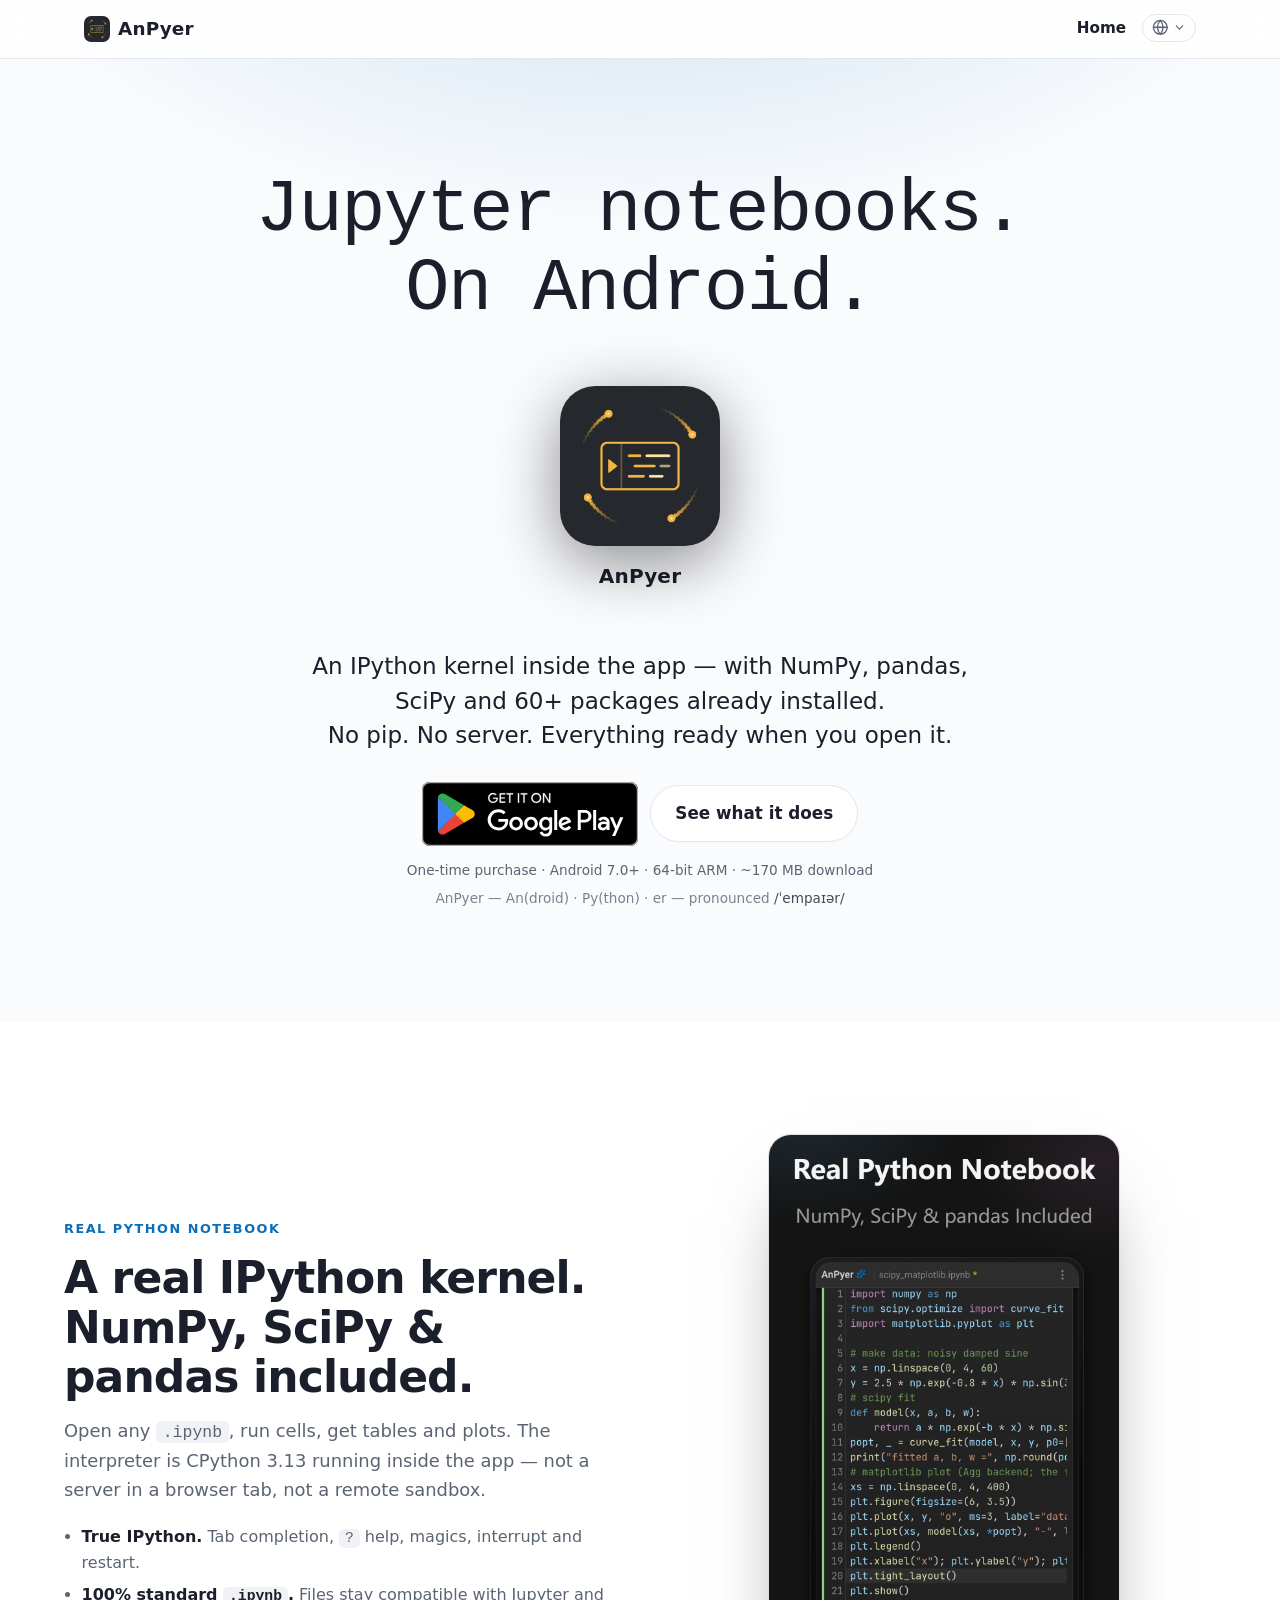
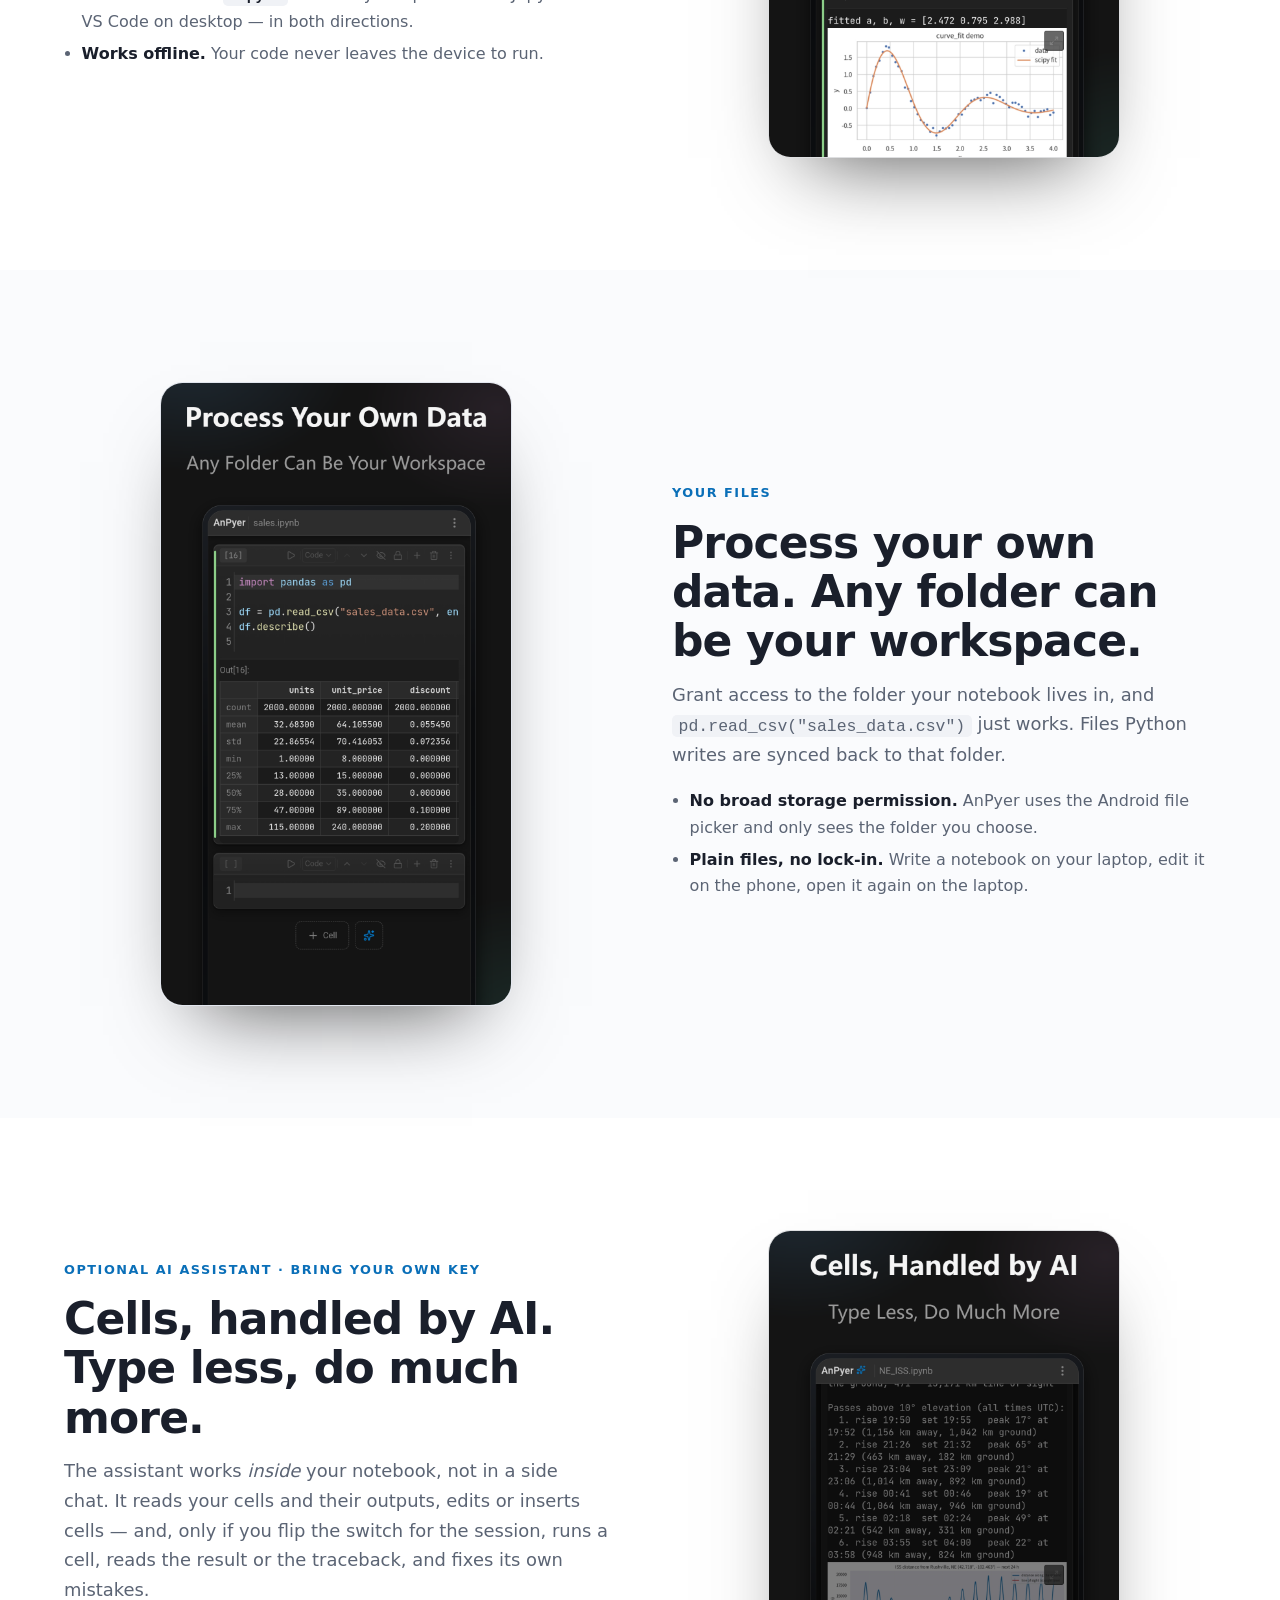
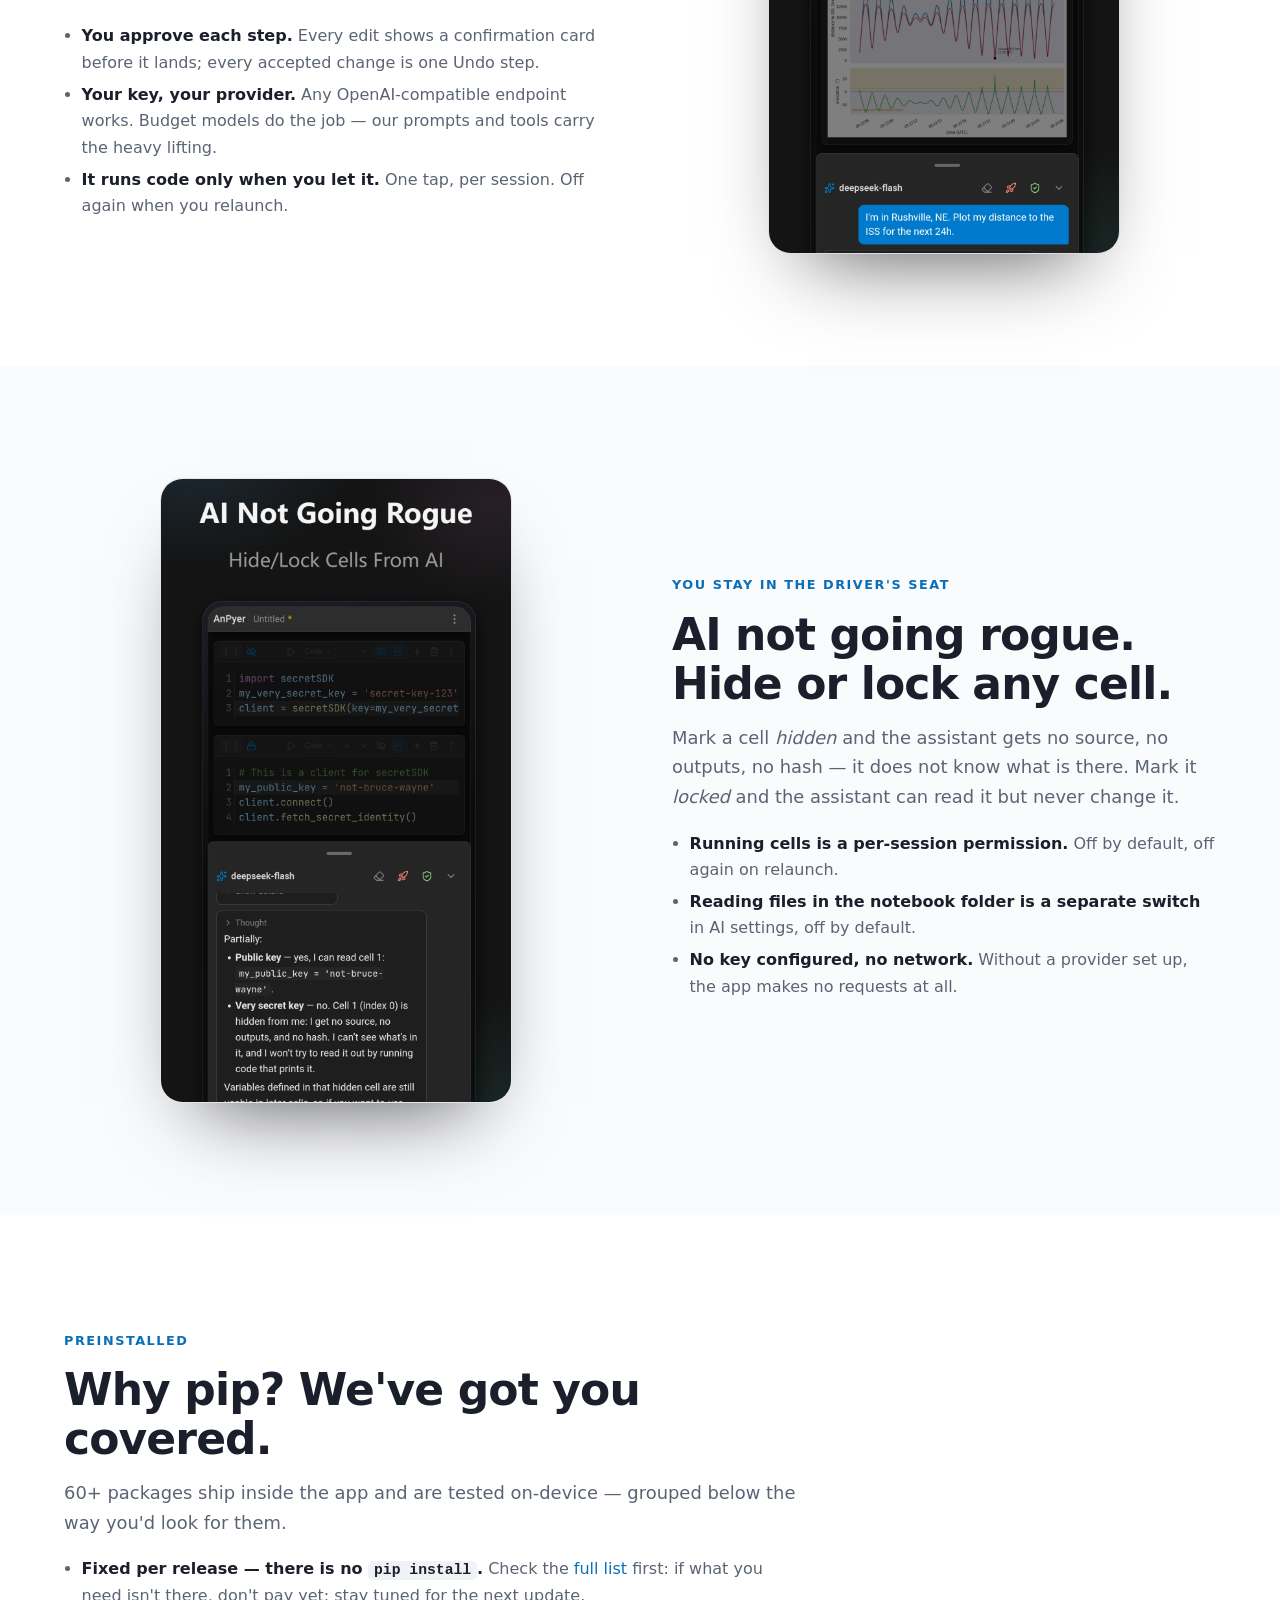
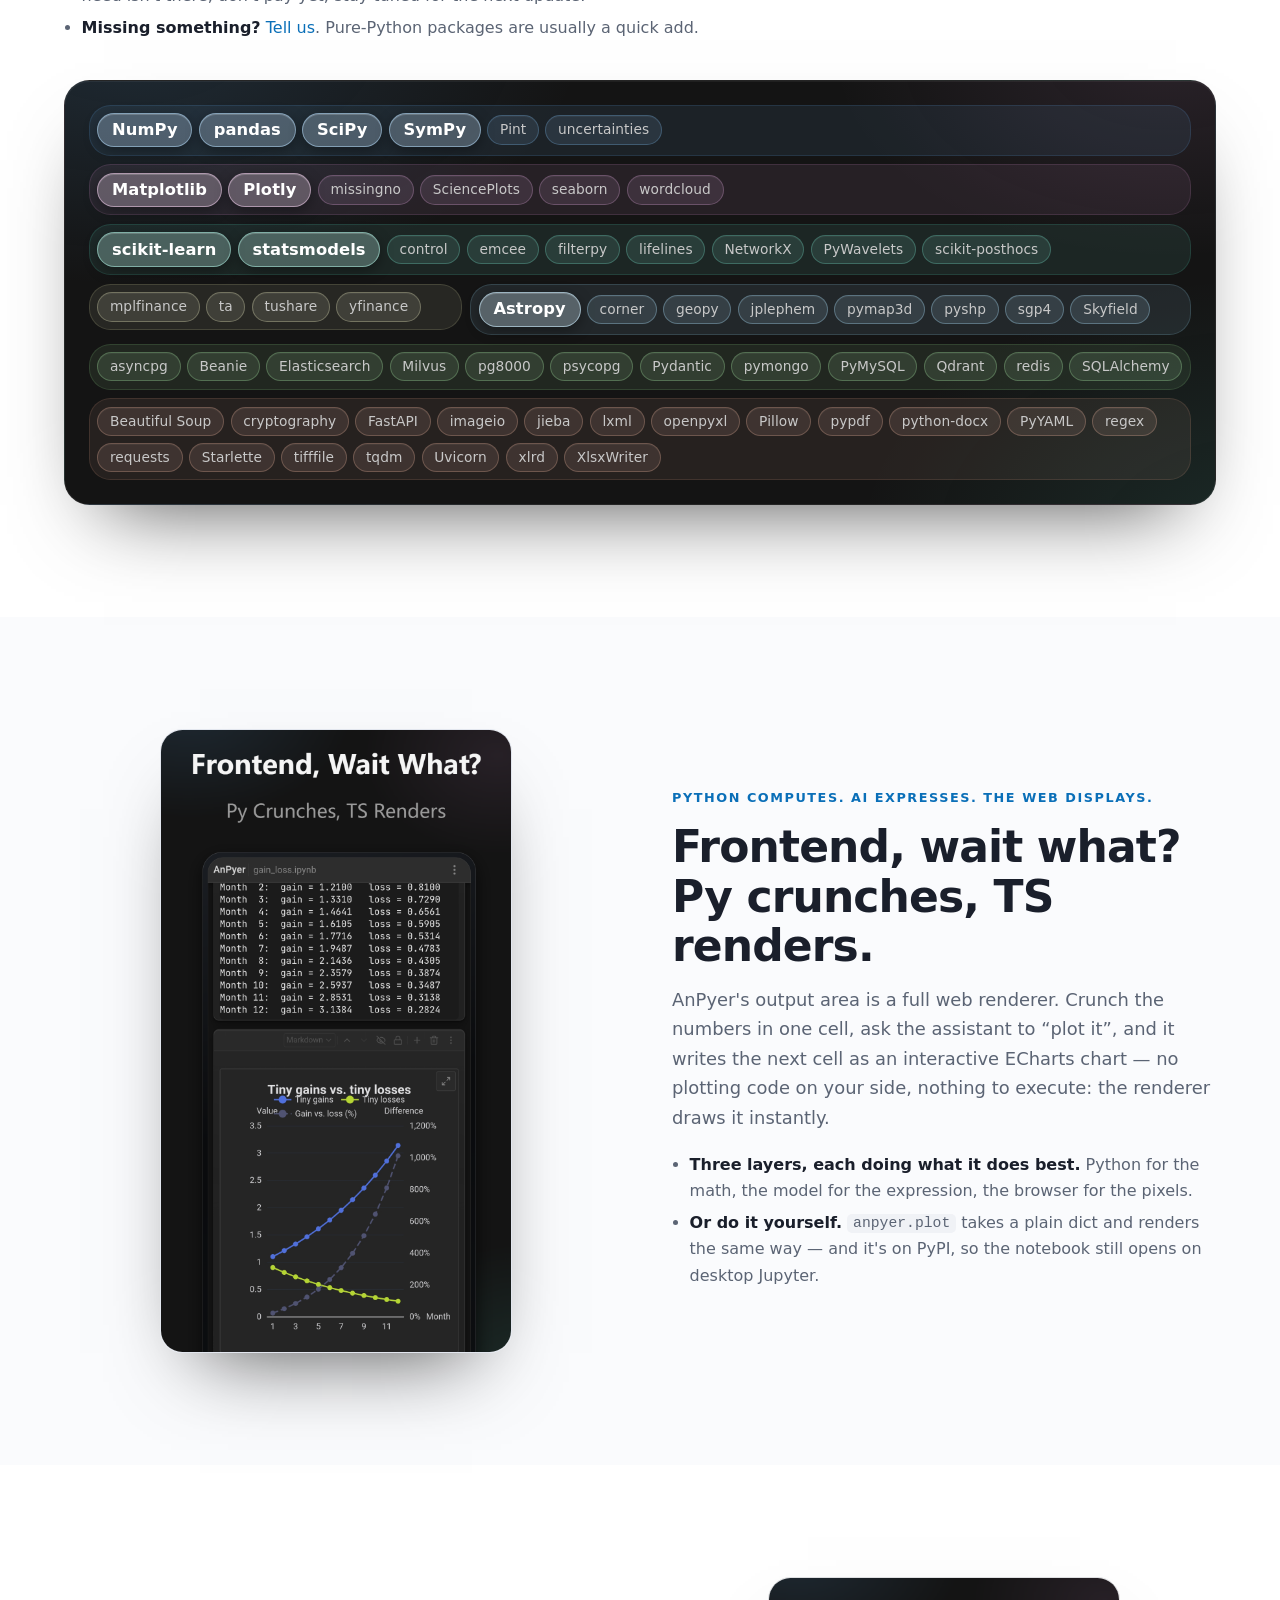
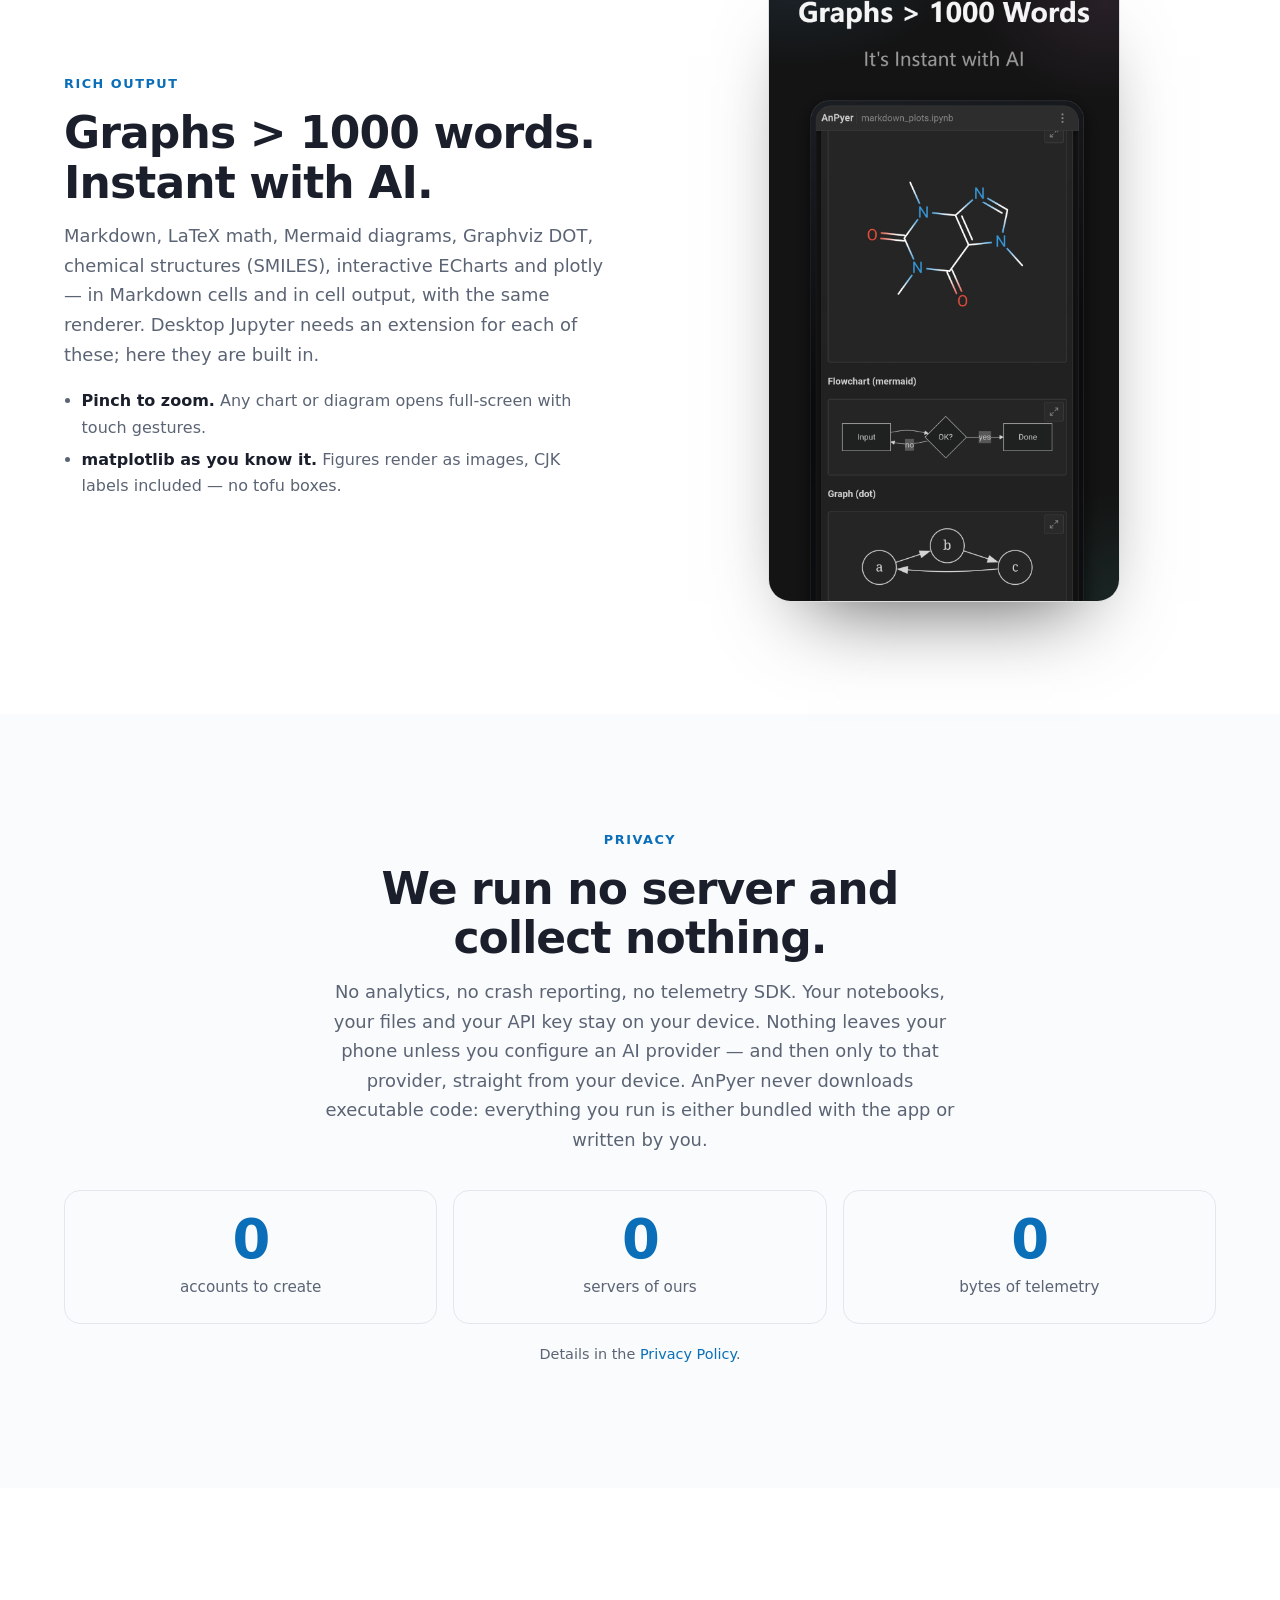
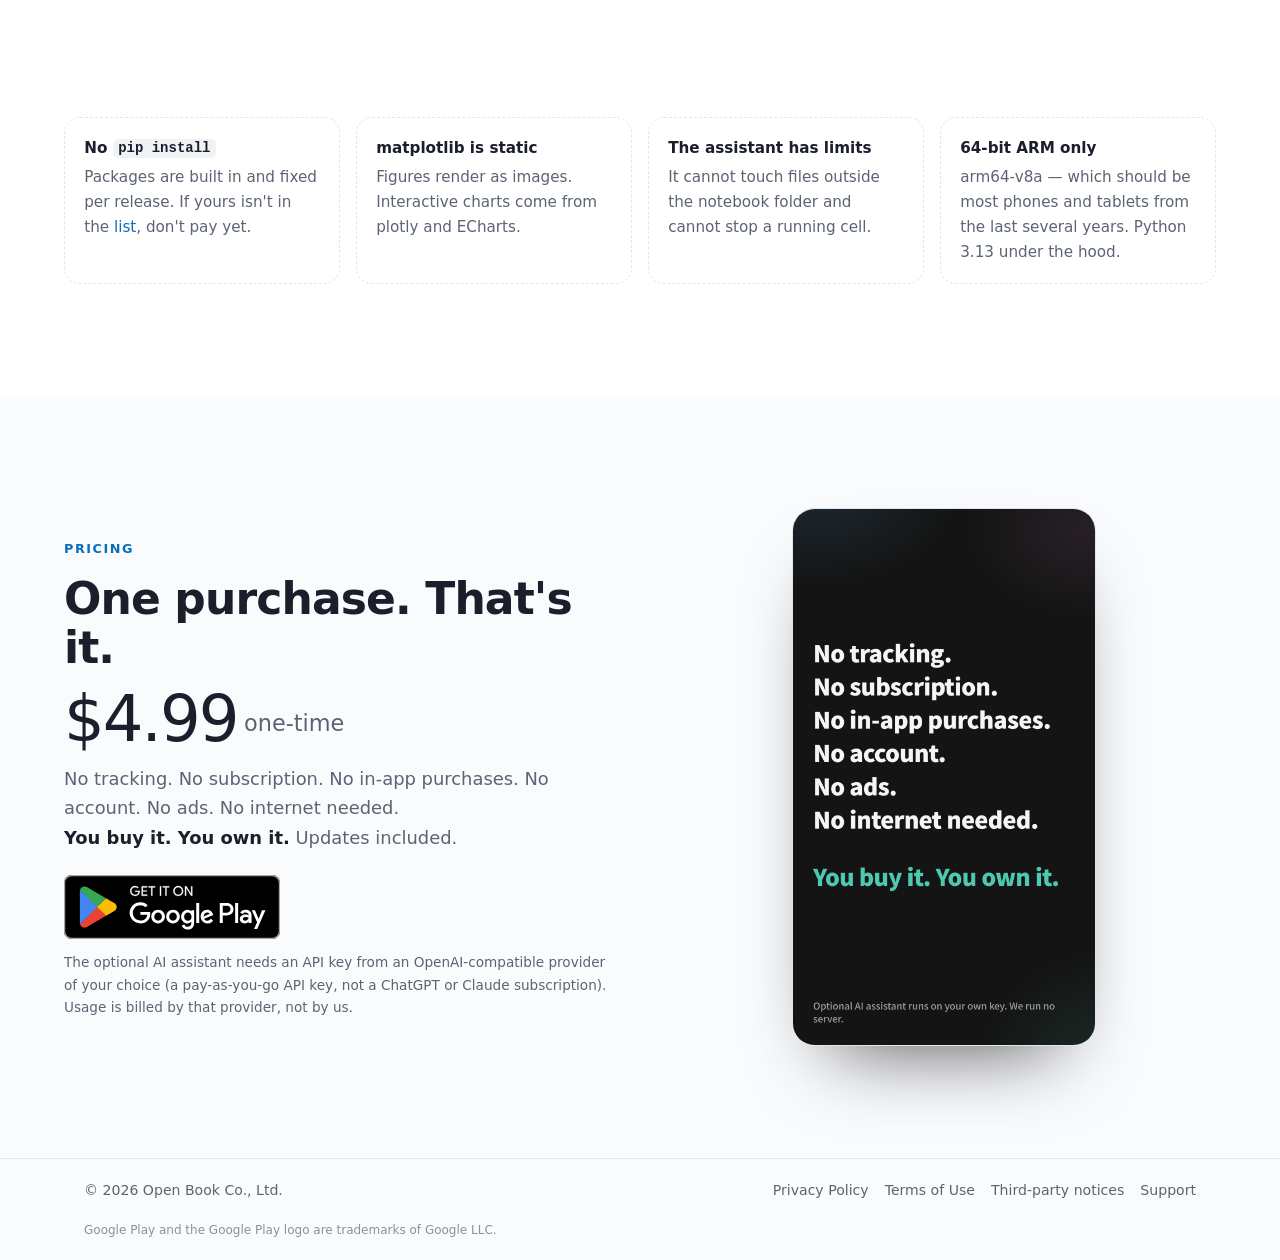
==== commit bc4733f2: "1. add fastapi into package" ====
--- a/index.html
+++ b/index.html
@@ -211,6 +211,7 @@
         <ul class="pkg-group" style="--cat: #ce9178" aria-label="Files, text &amp; web" title="Files, text &amp; web">
           <li class="pill">Beautiful Soup</li>
           <li class="pill">cryptography</li>
+          <li class="pill">FastAPI</li>
           <li class="pill">imageio</li>
           <li class="pill">jieba</li>
           <li class="pill">lxml</li>
@@ -221,8 +222,10 @@
           <li class="pill">PyYAML</li>
           <li class="pill">regex</li>
           <li class="pill">requests</li>
+          <li class="pill">Starlette</li>
           <li class="pill">tifffile</li>
           <li class="pill">tqdm</li>
+          <li class="pill">Uvicorn</li>
           <li class="pill">xlrd</li>
           <li class="pill">XlsxWriter</li>
         </ul>
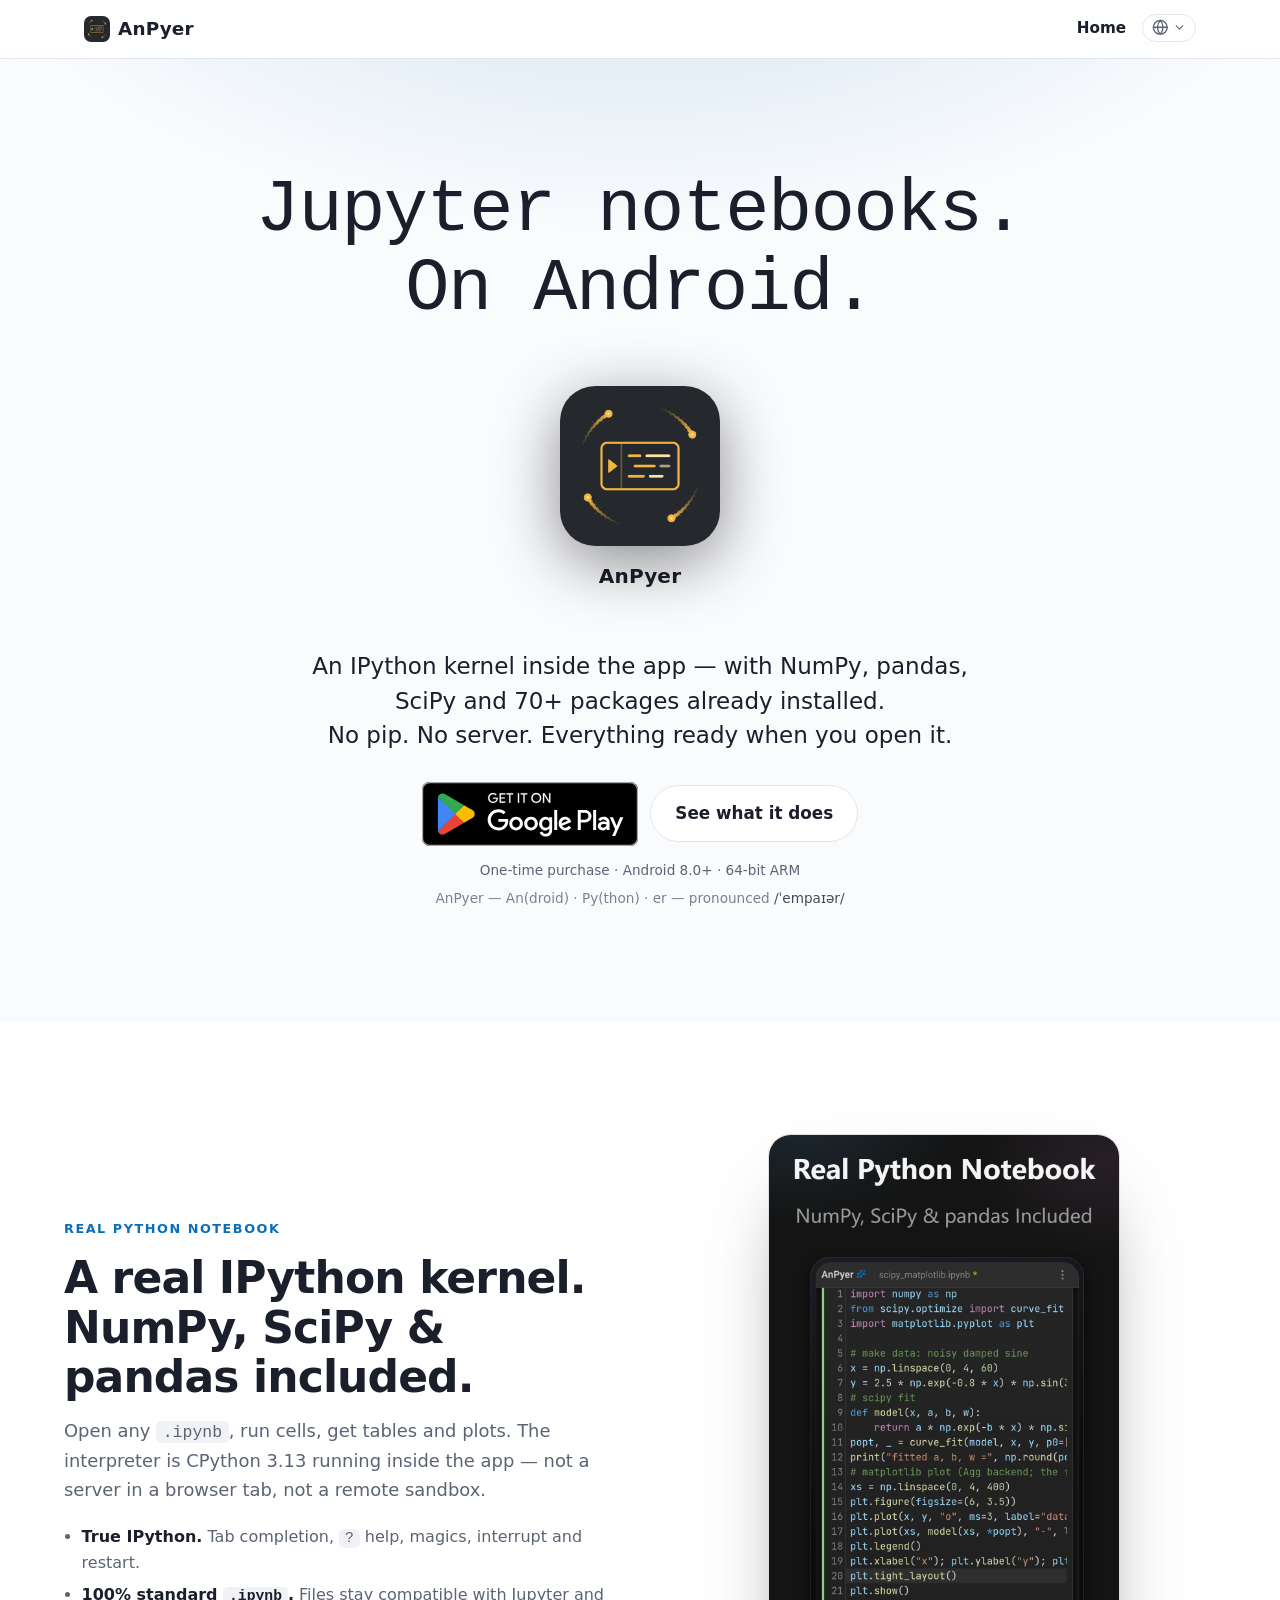
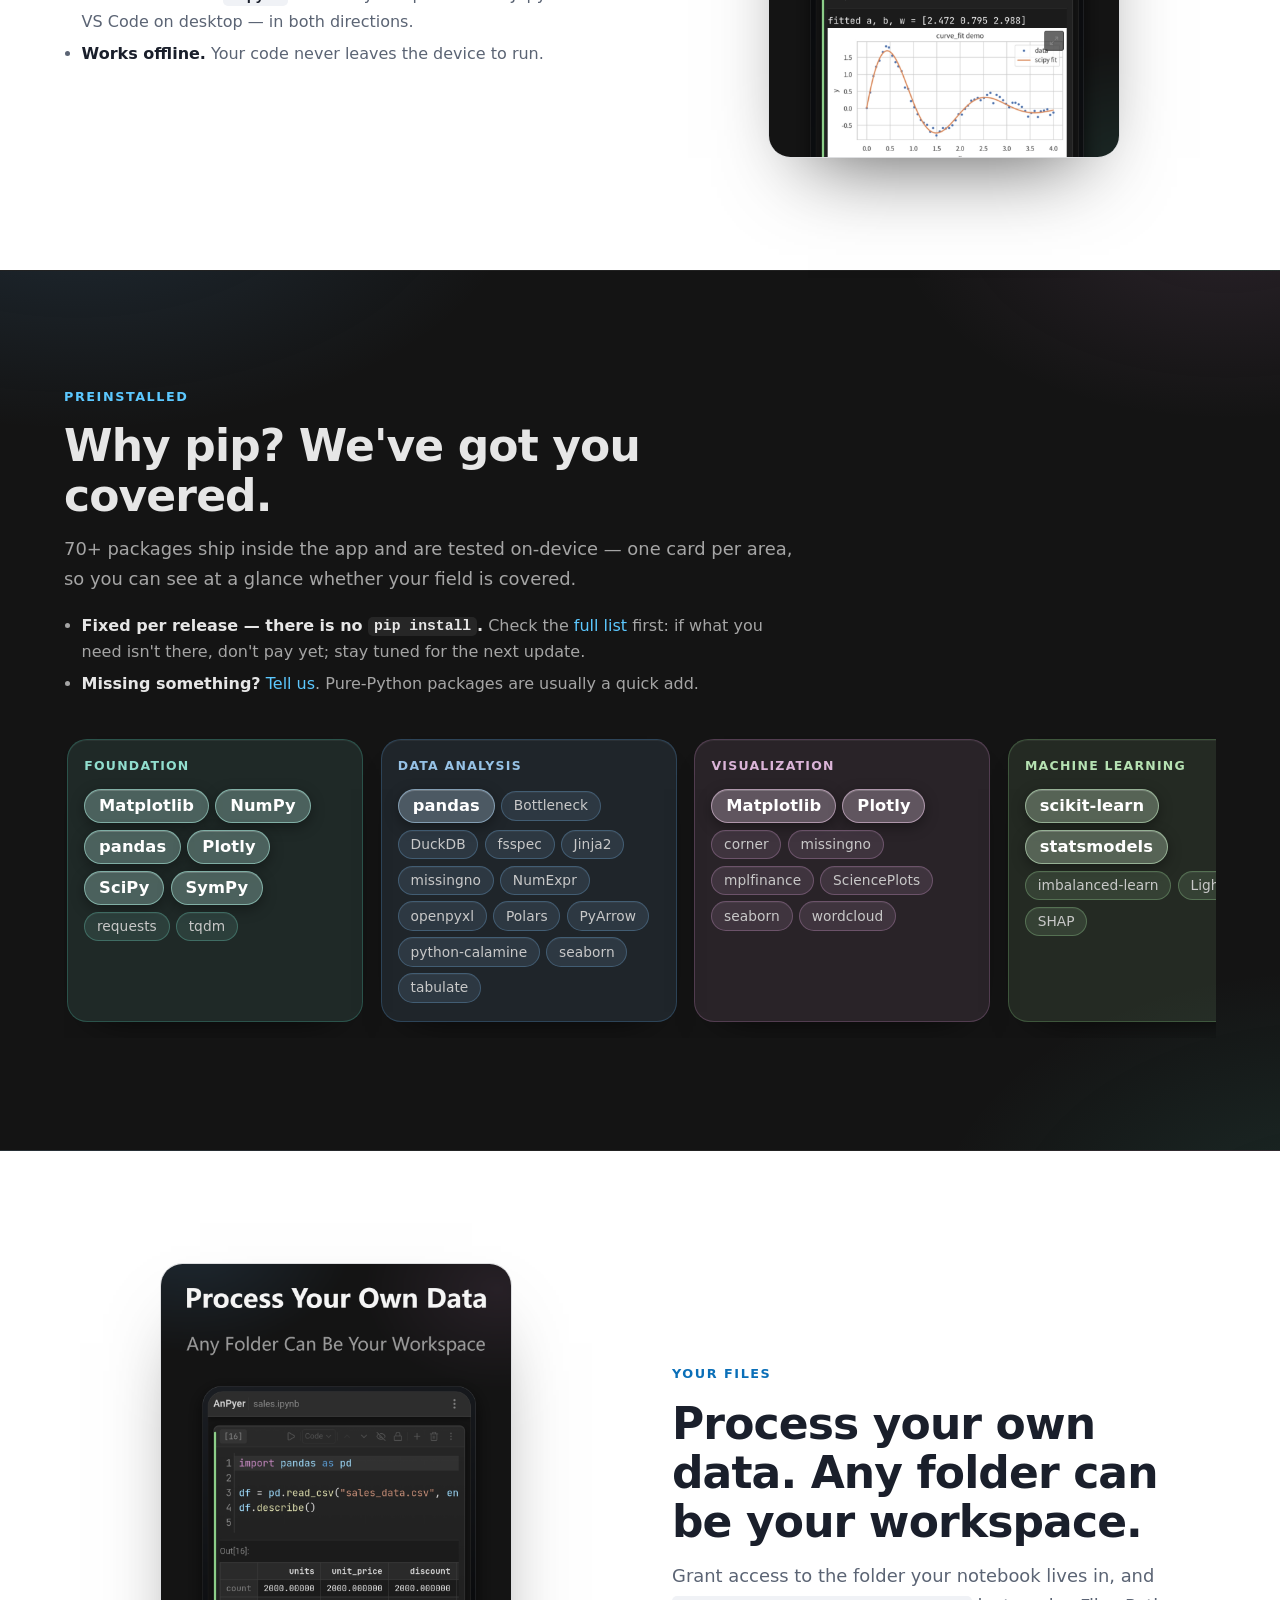
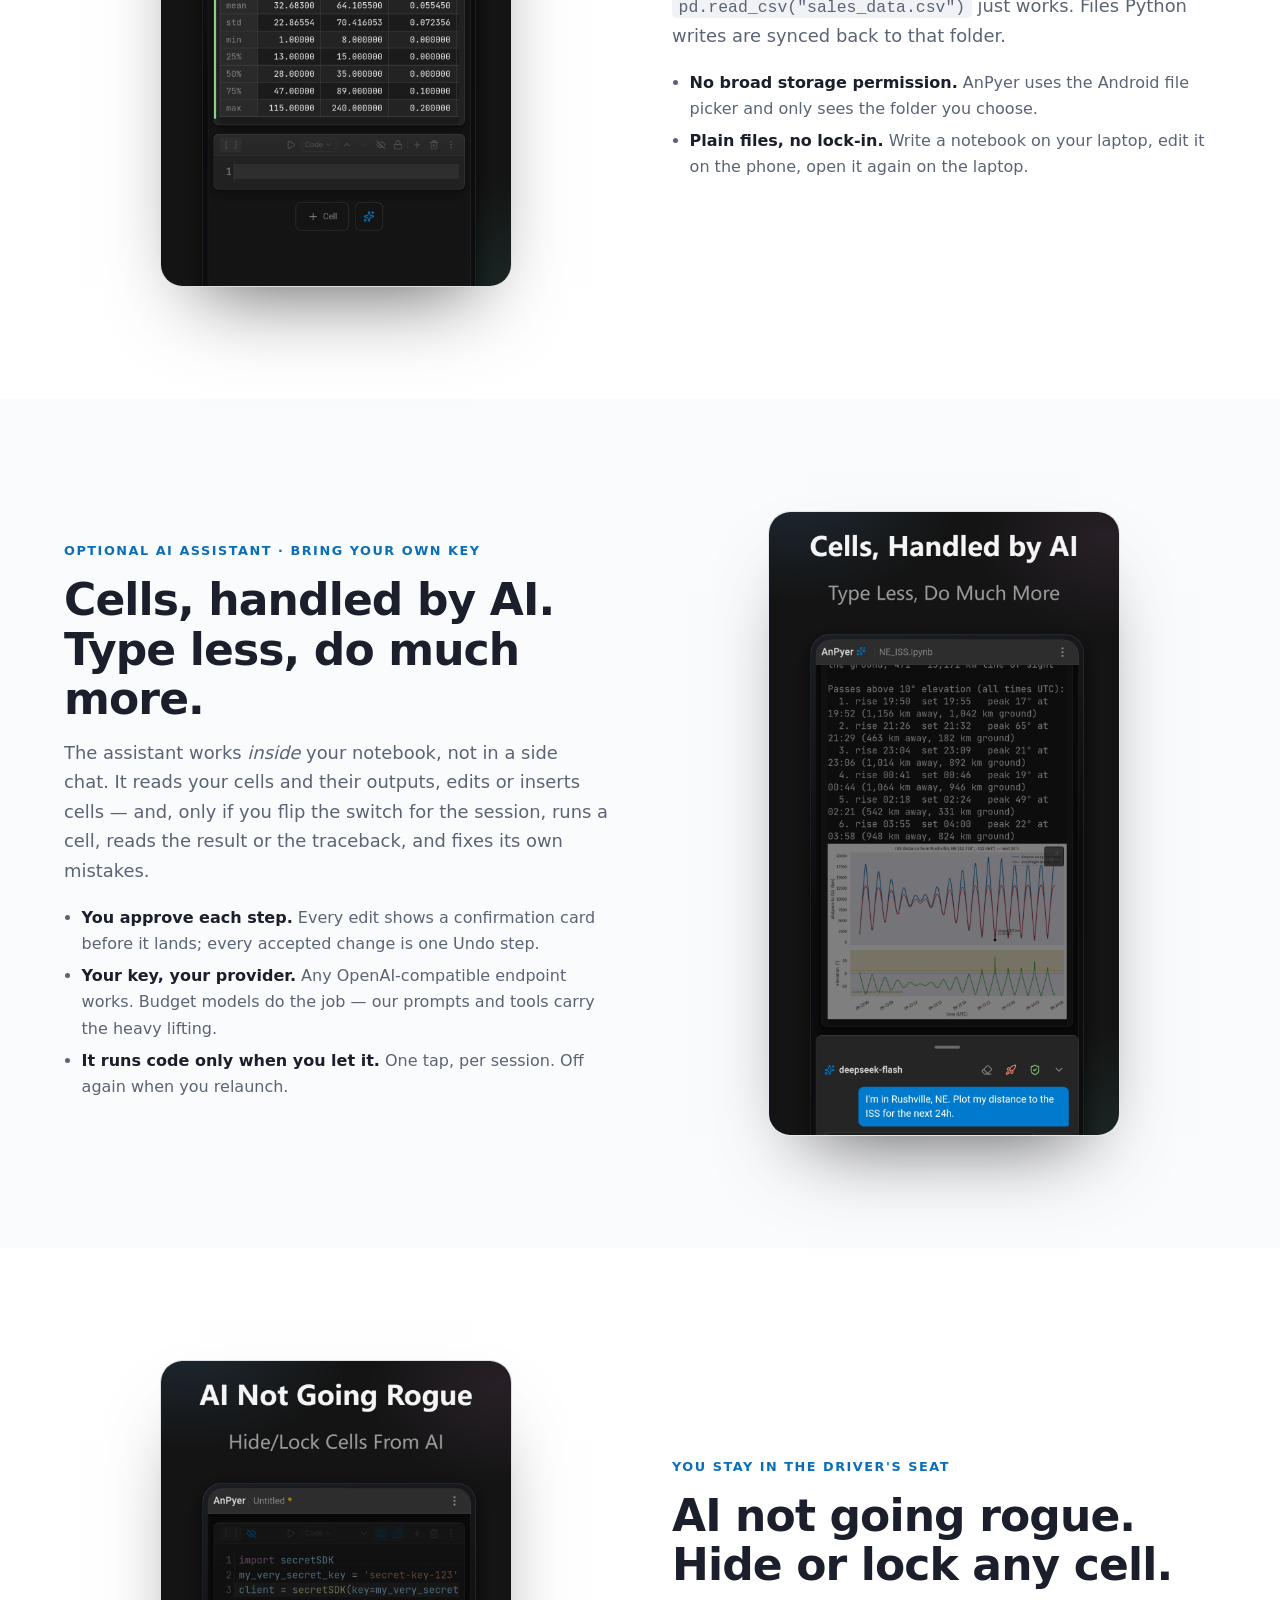
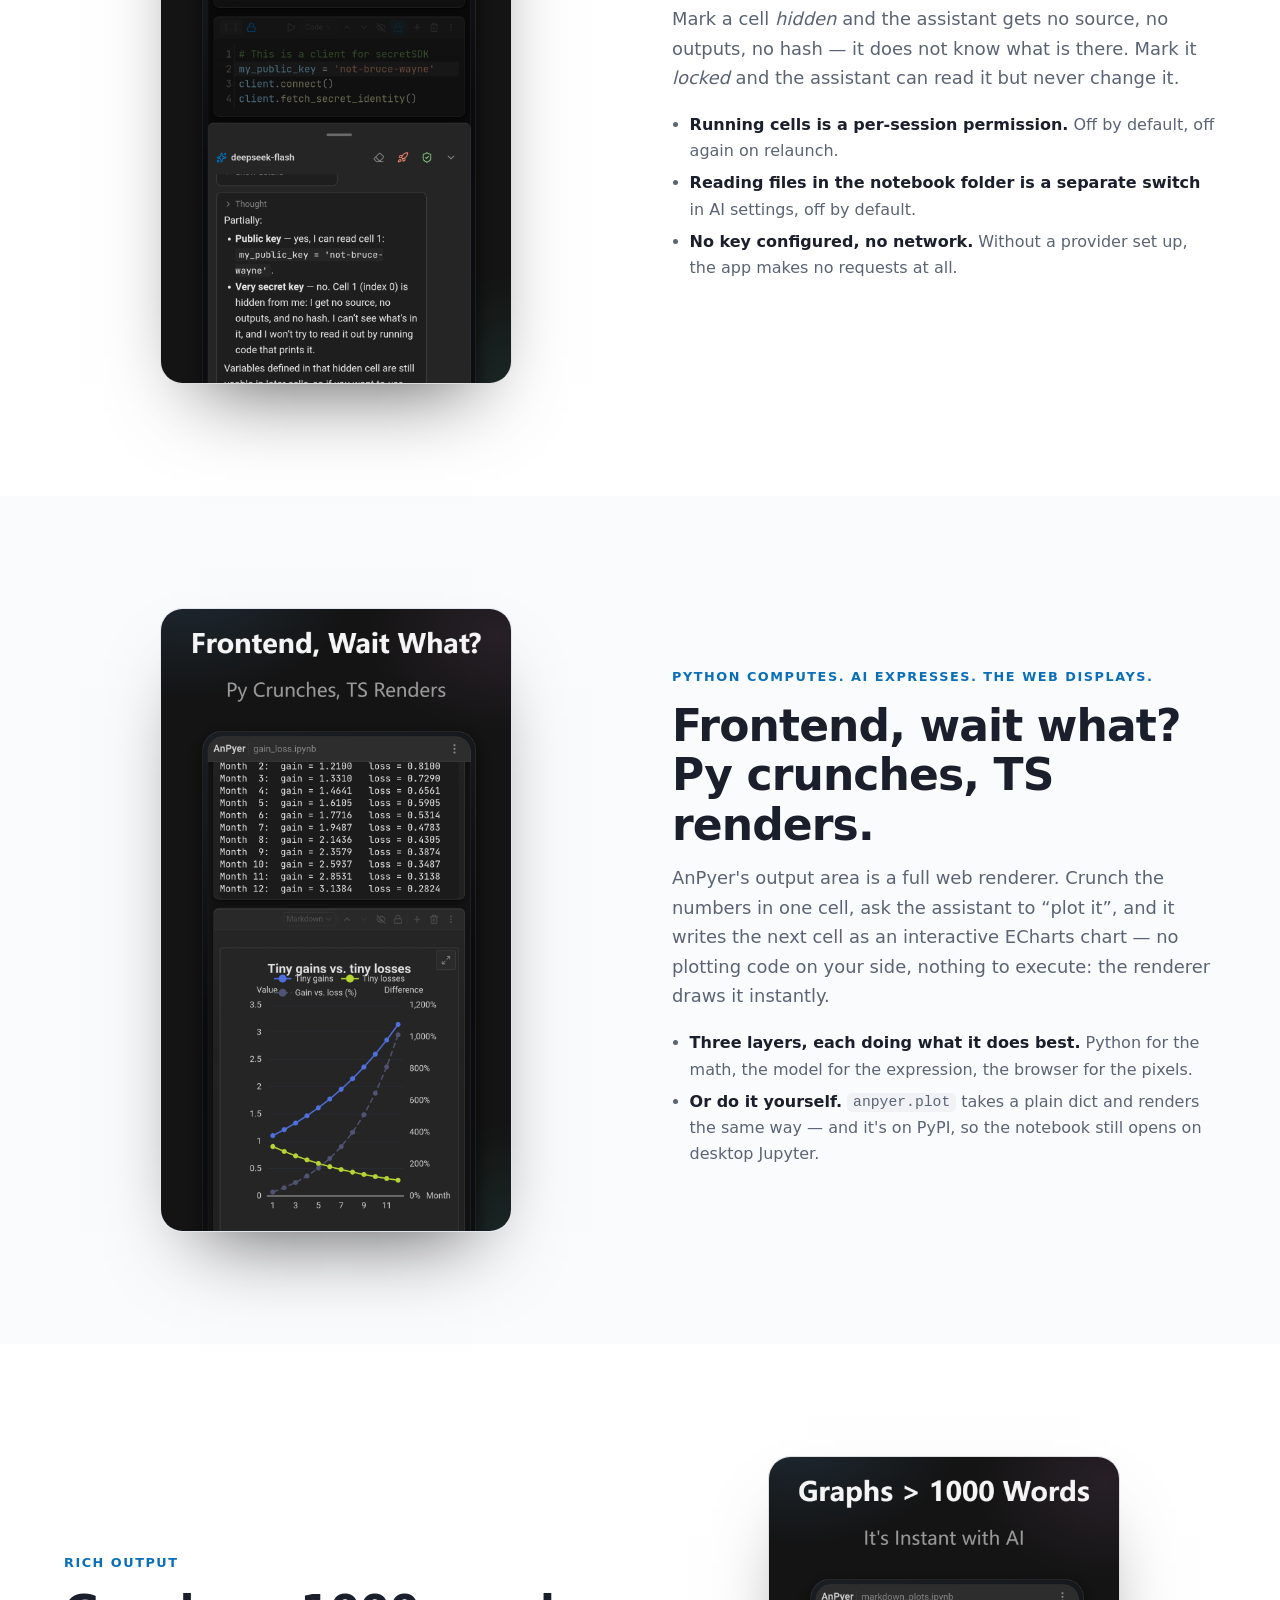
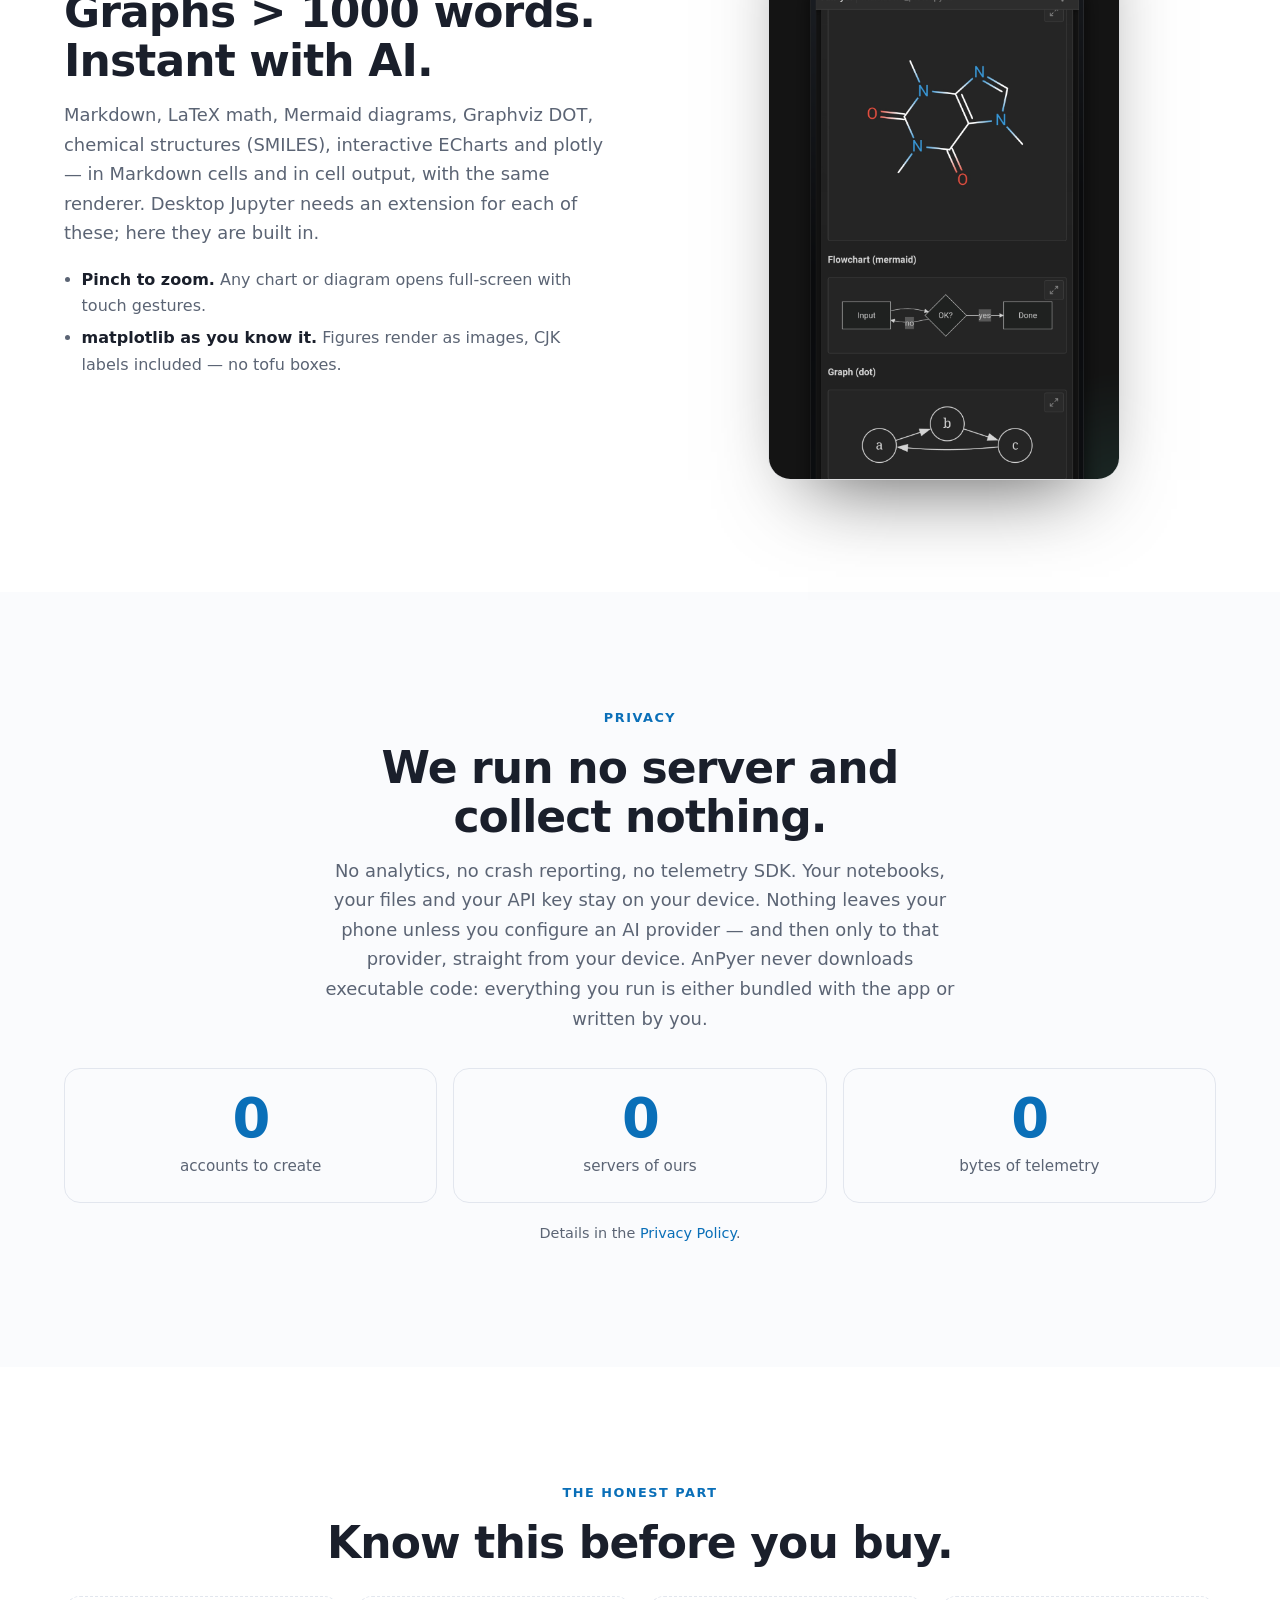
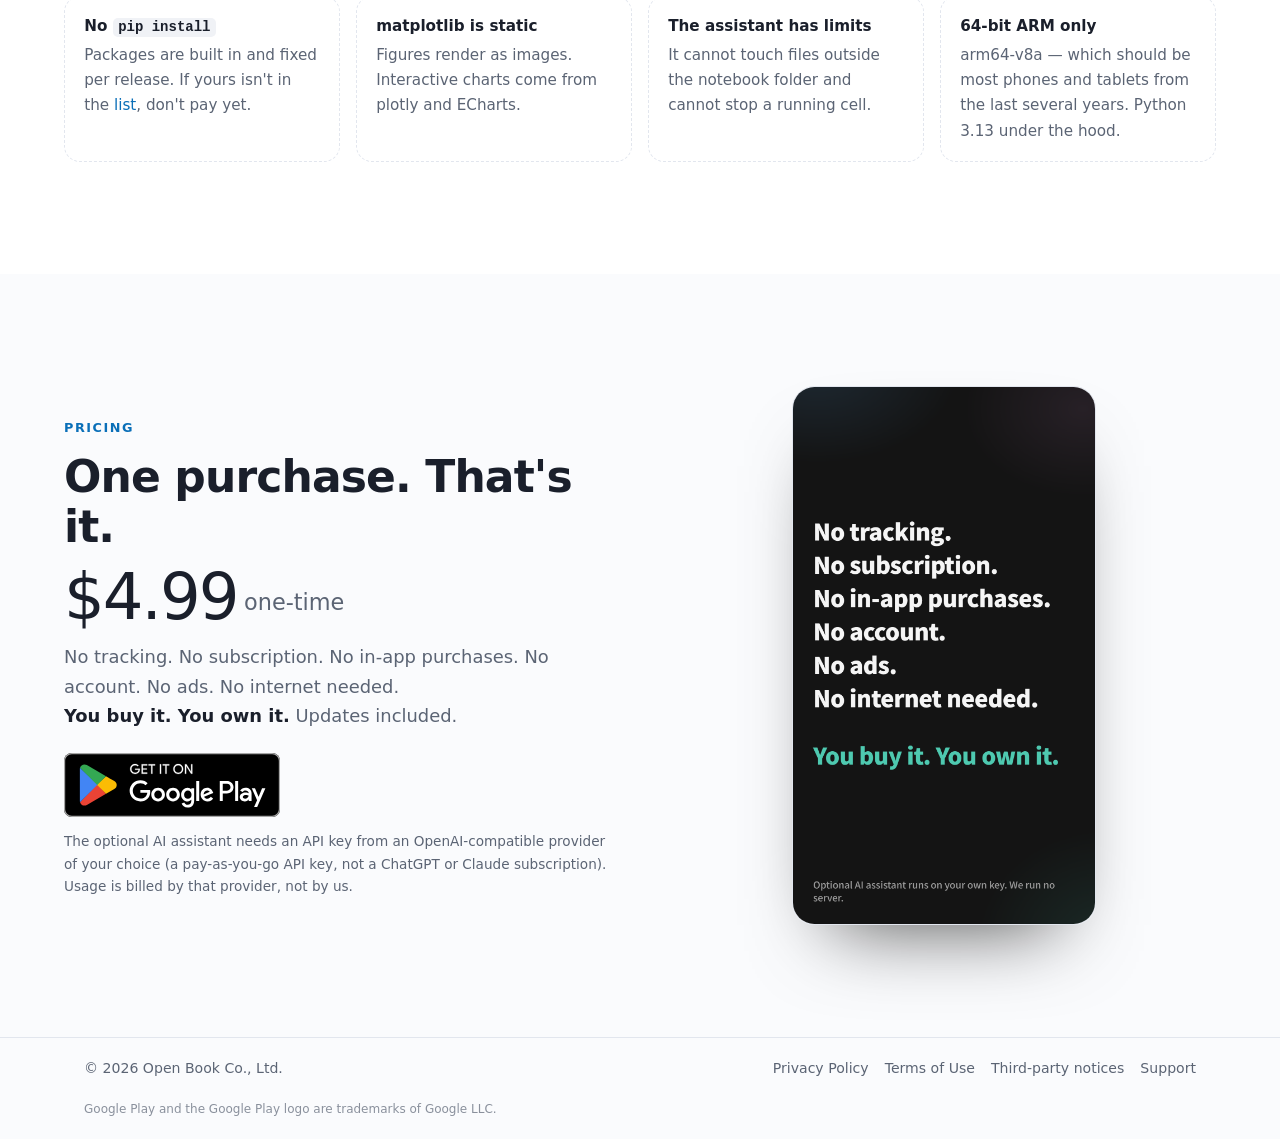
==== commit ff227718: "1. update with 1.4.0" ====
--- a/index.html
+++ b/index.html
@@ -4,15 +4,15 @@
 <meta charset="utf-8">
 <meta name="viewport" content="width=device-width, initial-scale=1">
 <title>AnPyer — Jupyter notebooks on Android</title>
-<meta name="description" content="AnPyer runs Jupyter notebooks natively on your Android device: an IPython kernel inside the app with NumPy, pandas, SciPy, scikit-learn, matplotlib and 60+ packages preinstalled. No pip, no server, no account.">
+<meta name="description" content="AnPyer runs Jupyter notebooks natively on your Android device: an IPython kernel inside the app with NumPy, pandas, SciPy, scikit-learn, matplotlib and 70+ packages preinstalled. No pip, no server, no account.">
 <link rel="stylesheet" href="/assets/site.css?v=2">
 <link rel="icon" href="/favicon.ico" sizes="any">
 <link rel="icon" href="/assets/brand/favicon-32.png" type="image/png" sizes="32x32">
 <link rel="apple-touch-icon" href="/assets/brand/apple-touch-icon.png">
 <meta property="og:title" content="AnPyer — Jupyter notebooks on Android">
-<meta property="og:description" content="An IPython kernel inside the app. NumPy, pandas, SciPy and 60+ packages preinstalled. No pip, no server, no account.">
+<meta property="og:description" content="An IPython kernel inside the app. NumPy, pandas, SciPy and 70+ packages preinstalled. No pip, no server, no account.">
 <meta property="og:image" content="https://anpyer.com/assets/brand/og-image.png">
-<link rel="stylesheet" href="/assets/landing.css?v=7">
+<link rel="stylesheet" href="/assets/landing.css?v=8">
 <link rel="alternate" hreflang="zh" href="/zh/">
 <link rel="alternate" hreflang="en" href="/">
 </head>
@@ -49,7 +49,7 @@
         <span class="hero-app-name">AnPyer</span>
       </a>
 
-      <p class="lead">An IPython kernel inside the app — with NumPy, pandas, SciPy and <!-- BEGIN:pkgcount -->60+<!-- END:pkgcount --> packages already installed.<br>No pip. No server. Everything ready when you open it.</p>
+      <p class="lead">An IPython kernel inside the app — with NumPy, pandas, SciPy and <!-- BEGIN:pkgcount -->70+<!-- END:pkgcount --> packages already installed.<br>No pip. No server. Everything ready when you open it.</p>
 
       <div class="cta">
         <a class="store-badge" href="https://play.google.com/store/apps/details?id=com.openbook.anpyer">
@@ -57,7 +57,7 @@
         </a>
         <a class="btn large" href="#notebook">See what it does</a>
       </div>
-      <p class="fineprint">One-time purchase · Android 7.0+ · 64-bit ARM · ~170 MB download</p>
+      <p class="fineprint">One-time purchase · Android 8.0+ · 64-bit ARM</p>
       <p class="pronounce">AnPyer — An(droid) · Py(thon) · er — pronounced <em>/ˈempaɪər/</em></p>
     </div>
   </section>
@@ -81,155 +81,237 @@
     </div>
   </section>
 
-  <!-- ============ 2. Your own data ============ -->
-  <section class="block">
-    <div class="inner split reverse">
-      <div class="copy reveal">
-        <p class="eyebrow">Your files</p>
-        <h2>Process your own data. Any folder can be your workspace.</h2>
-        <p class="lead">Grant access to the folder your notebook lives in, and <code>pd.read_csv("sales_data.csv")</code> just works. Files Python writes are synced back to that folder.</p>
-        <ul>
-          <li><strong>No broad storage permission.</strong> AnPyer uses the Android file picker and only sees the folder you choose.</li>
-          <li><strong>Plain files, no lock-in.</strong> Write a notebook on your laptop, edit it on the phone, open it again on the laptop.</li>
-        </ul>
-      </div>
-      <div class="visual reveal">
-        <img class="shot" src="/assets/demo/02-process-own-data.png" alt="A notebook reading sales_data.csv from its own folder with pandas and showing describe() as a table" width="1080" height="1920" loading="lazy">
-      </div>
-    </div>
-  </section>
-
-  <!-- ============ 3. AI in the cells ============ -->
-  <section class="block alt">
-    <div class="inner split">
-      <div class="copy reveal">
-        <p class="eyebrow">Optional AI assistant · bring your own key</p>
-        <h2>Cells, handled by AI. Type less, do much more.</h2>
-        <p class="lead">The assistant works <em>inside</em> your notebook, not in a side chat. It reads your cells and their outputs, edits or inserts cells — and, only if you flip the switch for the session, runs a cell, reads the result or the traceback, and fixes its own mistakes.</p>
-        <ul>
-          <li><strong>You approve each step.</strong> Every edit shows a confirmation card before it lands; every accepted change is one Undo step.</li>
-          <li><strong>Your key, your provider.</strong> Any OpenAI-compatible endpoint works. Budget models do the job — our prompts and tools carry the heavy lifting.</li>
-          <li><strong>It runs code only when you let it.</strong> One tap, per session. Off again when you relaunch.</li>
-        </ul>
-      </div>
-      <div class="visual reveal">
-        <img class="shot" src="/assets/demo/03-AI.png" alt="The AI panel with the prompt “Plot my distance to the ISS for the next 24h” and the notebook above showing the charts it wrote and ran" width="1080" height="1920" loading="lazy">
-      </div>
-    </div>
-  </section>
-
-  <!-- ============ 4. AI not going rogue ============ -->
-  <section class="block">
-    <div class="inner split reverse">
-      <div class="copy reveal">
-        <p class="eyebrow">You stay in the driver's seat</p>
-        <h2>AI not going rogue. Hide or lock any cell.</h2>
-        <p class="lead">Mark a cell <em>hidden</em> and the assistant gets no source, no outputs, no hash — it does not know what is there. Mark it <em>locked</em> and the assistant can read it but never change it.</p>
-        <ul>
-          <li><strong>Running cells is a per-session permission.</strong> Off by default, off again on relaunch.</li>
-          <li><strong>Reading files in the notebook folder is a separate switch</strong> in AI settings, off by default.</li>
-          <li><strong>No key configured, no network.</strong> Without a provider set up, the app makes no requests at all.</li>
-        </ul>
-      </div>
-      <div class="visual reveal">
-        <img class="shot" src="/assets/demo/04-no-rogue-AI.png" alt="A notebook with one cell hidden from the AI and one locked; the assistant replies that the hidden cell gives it no source, no outputs and no hash" width="1080" height="1920" loading="lazy">
-      </div>
-    </div>
-  </section>
-
-  <!-- ============ 5. Packages ============ -->
-  <section class="block alt">
+  <!-- ============ 2. Packages ============ -->
+  <section class="block pkg-section" id="packages">
     <div class="inner">
       <div class="packages-head reveal">
         <p class="eyebrow">Preinstalled</p>
         <h2>Why pip? We've got you covered.</h2>
-        <p class="lead"><!-- BEGIN:pkgcount -->60+<!-- END:pkgcount --> packages ship inside the app and are tested on-device — grouped below the way you'd look for them.</p>
+        <p class="lead"><!-- BEGIN:pkgcount -->70+<!-- END:pkgcount --> packages ship inside the app and are tested on-device — one card per area, so you can see at a glance whether your field is covered.</p>
         <ul>
           <li><strong>Fixed per release — there is no <code>pip install</code>.</strong> Check the <a href="/notices/">full list</a> first: if what you need isn't there, don't pay yet; stay tuned for the next update.</li>
           <li><strong>Missing something?</strong> <a href="/support/">Tell us</a>. Pure-Python packages are usually a quick add.</li>
         </ul>
       </div>
-      <div class="pkg-wall reveal">
+      <div class="pkg-wall reveal" tabindex="0" role="region" aria-label="Preinstalled packages — scroll sideways for more cards">
         <!-- BEGIN:packages (generated by AnPyer/scripts/sync-site-packages.py — do not edit) -->
-        <ul class="pkg-group" style="--cat: #569cd6" aria-label="Data &amp; numerics" title="Data &amp; numerics">
-          <li class="pill featured">NumPy</li>
-          <li class="pill featured">pandas</li>
-          <li class="pill featured">SciPy</li>
-          <li class="pill featured">SymPy</li>
-          <li class="pill">Pint</li>
-          <li class="pill">uncertainties</li>
-        </ul>
-        <ul class="pkg-group" style="--cat: #c586c0" aria-label="Visualization" title="Visualization">
-          <li class="pill featured">Matplotlib</li>
-          <li class="pill featured">Plotly</li>
-          <li class="pill">missingno</li>
-          <li class="pill">SciencePlots</li>
-          <li class="pill">seaborn</li>
-          <li class="pill">wordcloud</li>
-        </ul>
-        <ul class="pkg-group" style="--cat: #4ec9b0" aria-label="ML &amp; statistics" title="ML &amp; statistics">
-          <li class="pill featured">scikit-learn</li>
-          <li class="pill featured">statsmodels</li>
-          <li class="pill">control</li>
-          <li class="pill">emcee</li>
-          <li class="pill">filterpy</li>
-          <li class="pill">lifelines</li>
-          <li class="pill">NetworkX</li>
-          <li class="pill">PyWavelets</li>
-          <li class="pill">scikit-posthocs</li>
-        </ul>
-        <ul class="pkg-group" style="--cat: #dcdcaa" aria-label="Finance" title="Finance">
-          <li class="pill">mplfinance</li>
-          <li class="pill">ta</li>
-          <li class="pill">tushare</li>
-          <li class="pill">yfinance</li>
-        </ul>
-        <ul class="pkg-group" style="--cat: #9cdcfe" aria-label="Astronomy &amp; geo" title="Astronomy &amp; geo">
-          <li class="pill featured">Astropy</li>
-          <li class="pill">corner</li>
-          <li class="pill">geopy</li>
-          <li class="pill">jplephem</li>
-          <li class="pill">pymap3d</li>
-          <li class="pill">pyshp</li>
-          <li class="pill">sgp4</li>
-          <li class="pill">Skyfield</li>
-        </ul>
-        <ul class="pkg-group" style="--cat: #89d185" aria-label="Databases &amp; vector stores" title="Databases &amp; vector stores">
-          <li class="pill">asyncpg</li>
-          <li class="pill">Beanie</li>
-          <li class="pill">Elasticsearch</li>
-          <li class="pill">Milvus</li>
-          <li class="pill">pg8000</li>
-          <li class="pill">psycopg</li>
-          <li class="pill">Pydantic</li>
-          <li class="pill">pymongo</li>
-          <li class="pill">PyMySQL</li>
-          <li class="pill">Qdrant</li>
-          <li class="pill">redis</li>
-          <li class="pill">SQLAlchemy</li>
-        </ul>
-        <ul class="pkg-group" style="--cat: #ce9178" aria-label="Files, text &amp; web" title="Files, text &amp; web">
-          <li class="pill">Beautiful Soup</li>
-          <li class="pill">cryptography</li>
-          <li class="pill">FastAPI</li>
-          <li class="pill">imageio</li>
-          <li class="pill">jieba</li>
-          <li class="pill">lxml</li>
-          <li class="pill">openpyxl</li>
-          <li class="pill">Pillow</li>
-          <li class="pill">pypdf</li>
-          <li class="pill">python-docx</li>
-          <li class="pill">PyYAML</li>
-          <li class="pill">regex</li>
-          <li class="pill">requests</li>
-          <li class="pill">Starlette</li>
-          <li class="pill">tifffile</li>
-          <li class="pill">tqdm</li>
-          <li class="pill">Uvicorn</li>
-          <li class="pill">xlrd</li>
-          <li class="pill">XlsxWriter</li>
-        </ul>
+        <article class="pkg-card" style="--cat: #4ec9b0">
+          <h3 class="pkg-card-title">Foundation</h3>
+          <ul class="pkg-pills">
+            <li class="pill featured">Matplotlib</li>
+            <li class="pill featured">NumPy</li>
+            <li class="pill featured">pandas</li>
+            <li class="pill featured">Plotly</li>
+            <li class="pill featured">SciPy</li>
+            <li class="pill featured">SymPy</li>
+            <li class="pill">requests</li>
+            <li class="pill">tqdm</li>
+          </ul>
+        </article>
+        <article class="pkg-card" style="--cat: #569cd6">
+          <h3 class="pkg-card-title">Data analysis</h3>
+          <ul class="pkg-pills">
+            <li class="pill featured">pandas</li>
+            <li class="pill">Bottleneck</li>
+            <li class="pill">DuckDB</li>
+            <li class="pill">fsspec</li>
+            <li class="pill">Jinja2</li>
+            <li class="pill">missingno</li>
+            <li class="pill">NumExpr</li>
+            <li class="pill">openpyxl</li>
+            <li class="pill">Polars</li>
+            <li class="pill">PyArrow</li>
+            <li class="pill">python-calamine</li>
+            <li class="pill">seaborn</li>
+            <li class="pill">tabulate</li>
+          </ul>
+        </article>
+        <article class="pkg-card" style="--cat: #c586c0">
+          <h3 class="pkg-card-title">Visualization</h3>
+          <ul class="pkg-pills">
+            <li class="pill featured">Matplotlib</li>
+            <li class="pill featured">Plotly</li>
+            <li class="pill">corner</li>
+            <li class="pill">missingno</li>
+            <li class="pill">mplfinance</li>
+            <li class="pill">SciencePlots</li>
+            <li class="pill">seaborn</li>
+            <li class="pill">wordcloud</li>
+          </ul>
+        </article>
+        <article class="pkg-card" style="--cat: #89d185">
+          <h3 class="pkg-card-title">Machine learning</h3>
+          <ul class="pkg-pills">
+            <li class="pill featured">scikit-learn</li>
+            <li class="pill featured">statsmodels</li>
+            <li class="pill">imbalanced-learn</li>
+            <li class="pill">LightGBM</li>
+            <li class="pill">SHAP</li>
+          </ul>
+        </article>
+        <article class="pkg-card" style="--cat: #dcdcaa">
+          <h3 class="pkg-card-title">Statistics &amp; time series</h3>
+          <ul class="pkg-pills">
+            <li class="pill featured">statsmodels</li>
+            <li class="pill">emcee</li>
+            <li class="pill">filterpy</li>
+            <li class="pill">lifelines</li>
+            <li class="pill">PyWavelets</li>
+            <li class="pill">scikit-posthocs</li>
+            <li class="pill">uncertainties</li>
+          </ul>
+        </article>
+        <article class="pkg-card" style="--cat: #d7ba7d">
+          <h3 class="pkg-card-title">Finance</h3>
+          <ul class="pkg-pills">
+            <li class="pill featured">statsmodels</li>
+            <li class="pill">mplfinance</li>
+            <li class="pill">ta</li>
+            <li class="pill">tushare</li>
+            <li class="pill">yfinance</li>
+          </ul>
+        </article>
+        <article class="pkg-card" style="--cat: #4fc1ff">
+          <h3 class="pkg-card-title">Science &amp; engineering</h3>
+          <ul class="pkg-pills">
+            <li class="pill featured">SciPy</li>
+            <li class="pill featured">SymPy</li>
+            <li class="pill">control</li>
+            <li class="pill">filterpy</li>
+            <li class="pill">NetworkX</li>
+            <li class="pill">Pint</li>
+            <li class="pill">PyWavelets</li>
+            <li class="pill">uncertainties</li>
+          </ul>
+        </article>
+        <article class="pkg-card" style="--cat: #9cdcfe">
+          <h3 class="pkg-card-title">Astronomy &amp; geo</h3>
+          <ul class="pkg-pills">
+            <li class="pill featured">Astropy</li>
+            <li class="pill">corner</li>
+            <li class="pill">emcee</li>
+            <li class="pill">geopy</li>
+            <li class="pill">jplephem</li>
+            <li class="pill">pymap3d</li>
+            <li class="pill">pyshp</li>
+            <li class="pill">sgp4</li>
+            <li class="pill">Skyfield</li>
+          </ul>
+        </article>
+        <article class="pkg-card" style="--cat: #ce9178">
+          <h3 class="pkg-card-title">Web &amp; API</h3>
+          <ul class="pkg-pills">
+            <li class="pill">cryptography</li>
+            <li class="pill">FastAPI</li>
+            <li class="pill">Jinja2</li>
+            <li class="pill">Pydantic</li>
+            <li class="pill">PyYAML</li>
+            <li class="pill">requests</li>
+            <li class="pill">Starlette</li>
+            <li class="pill">Uvicorn</li>
+          </ul>
+        </article>
+        <article class="pkg-card" style="--cat: #d16969">
+          <h3 class="pkg-card-title">Databases &amp; vector stores</h3>
+          <ul class="pkg-pills">
+            <li class="pill">asyncpg</li>
+            <li class="pill">Beanie</li>
+            <li class="pill">DuckDB</li>
+            <li class="pill">Elasticsearch</li>
+            <li class="pill">Milvus</li>
+            <li class="pill">pg8000</li>
+            <li class="pill">psycopg</li>
+            <li class="pill">Pydantic</li>
+            <li class="pill">pymongo</li>
+            <li class="pill">PyMySQL</li>
+            <li class="pill">Qdrant</li>
+            <li class="pill">redis</li>
+            <li class="pill">SQLAlchemy</li>
+          </ul>
+        </article>
+        <article class="pkg-card" style="--cat: #b5cea8">
+          <h3 class="pkg-card-title">Files &amp; office</h3>
+          <ul class="pkg-pills">
+            <li class="pill">imageio</li>
+            <li class="pill">openpyxl</li>
+            <li class="pill">Pillow</li>
+            <li class="pill">pypdf</li>
+            <li class="pill">python-calamine</li>
+            <li class="pill">python-docx</li>
+            <li class="pill">tifffile</li>
+            <li class="pill">xlrd</li>
+            <li class="pill">XlsxWriter</li>
+          </ul>
+        </article>
+        <article class="pkg-card" style="--cat: #c8c8c8">
+          <h3 class="pkg-card-title">Text &amp; web scraping</h3>
+          <ul class="pkg-pills">
+            <li class="pill">Beautiful Soup</li>
+            <li class="pill">jieba</li>
+            <li class="pill">lxml</li>
+            <li class="pill">RapidFuzz</li>
+            <li class="pill">regex</li>
+            <li class="pill">requests</li>
+            <li class="pill">wordcloud</li>
+          </ul>
+        </article>
         <!-- END:packages -->
+      </div>
+    </div>
+  </section>
+
+  <!-- ============ 3. Your files ============ -->
+  <section class="block alt">
+    <div class="inner split reverse">
+      <div class="copy reveal">
+        <p class="eyebrow">Your files</p>
+        <h2>Process your own data. Any folder can be your workspace.</h2>
+        <p class="lead">Grant access to the folder your notebook lives in, and <code>pd.read_csv("sales_data.csv")</code> just works. Files Python writes are synced back to that folder.</p>
+        <ul>
+          <li><strong>No broad storage permission.</strong> AnPyer uses the Android file picker and only sees the folder you choose.</li>
+          <li><strong>Plain files, no lock-in.</strong> Write a notebook on your laptop, edit it on the phone, open it again on the laptop.</li>
+        </ul>
+      </div>
+      <div class="visual reveal">
+        <img class="shot" src="/assets/demo/02-process-own-data.png" alt="A notebook reading sales_data.csv from its own folder with pandas and showing describe() as a table" width="1080" height="1920" loading="lazy">
+      </div>
+    </div>
+  </section>
+
+  <!-- ============ 4. AI in the cells ============ -->
+  <section class="block">
+    <div class="inner split">
+      <div class="copy reveal">
+        <p class="eyebrow">Optional AI assistant · bring your own key</p>
+        <h2>Cells, handled by AI. Type less, do much more.</h2>
+        <p class="lead">The assistant works <em>inside</em> your notebook, not in a side chat. It reads your cells and their outputs, edits or inserts cells — and, only if you flip the switch for the session, runs a cell, reads the result or the traceback, and fixes its own mistakes.</p>
+        <ul>
+          <li><strong>You approve each step.</strong> Every edit shows a confirmation card before it lands; every accepted change is one Undo step.</li>
+          <li><strong>Your key, your provider.</strong> Any OpenAI-compatible endpoint works. Budget models do the job — our prompts and tools carry the heavy lifting.</li>
+          <li><strong>It runs code only when you let it.</strong> One tap, per session. Off again when you relaunch.</li>
+        </ul>
+      </div>
+      <div class="visual reveal">
+        <img class="shot" src="/assets/demo/03-AI.png" alt="The AI panel with the prompt “Plot my distance to the ISS for the next 24h” and the notebook above showing the charts it wrote and ran" width="1080" height="1920" loading="lazy">
+      </div>
+    </div>
+  </section>
+
+  <!-- ============ 5. AI not going rogue ============ -->
+  <section class="block alt">
+    <div class="inner split reverse">
+      <div class="copy reveal">
+        <p class="eyebrow">You stay in the driver's seat</p>
+        <h2>AI not going rogue. Hide or lock any cell.</h2>
+        <p class="lead">Mark a cell <em>hidden</em> and the assistant gets no source, no outputs, no hash — it does not know what is there. Mark it <em>locked</em> and the assistant can read it but never change it.</p>
+        <ul>
+          <li><strong>Running cells is a per-session permission.</strong> Off by default, off again on relaunch.</li>
+          <li><strong>Reading files in the notebook folder is a separate switch</strong> in AI settings, off by default.</li>
+          <li><strong>No key configured, no network.</strong> Without a provider set up, the app makes no requests at all.</li>
+        </ul>
+      </div>
+      <div class="visual reveal">
+        <img class="shot" src="/assets/demo/04-no-rogue-AI.png" alt="A notebook with one cell hidden from the AI and one locked; the assistant replies that the hidden cell gives it no source, no outputs and no hash" width="1080" height="1920" loading="lazy">
       </div>
     </div>
   </section>
@@ -339,7 +421,7 @@
   </div>
 </footer>
 
-<script src="/assets/site.js?v=2" defer></script>
+<script src="/assets/site.js?v=3" defer></script>
 
 </body>
 </html>
--- a/assets/landing.css
+++ b/assets/landing.css
@@ -1,13 +1,13 @@
 /* AnPyer landing page — marketing blocks only (body.landing).
    Block / header / footer / typography basics live in site.css; this file adds the
    centred hero, the two-column copy + screenshot splits, stats, limits and pricing blocks, and
-   the generated package wall of section 5 (.pkg-wall — see "Preinstalled packages" below).
+   the generated package rail of section 2 (.pkg-wall — see "Preinstalled packages" below).
    Zero build step; scroll-reveal animation is disabled under prefers-reduced-motion.
 
    Screenshots: /assets/demo/0N-*.png are the eight Google Play composites (9:16, dark
    background baked in, caption on top). They are used as-is via <img class="shot">; the
    old pure-CSS phone mockup was removed when the real screenshots arrived (2026-09-23).
-   06-packages-wall.png is no longer referenced by the page — section 5 renders the wall from
+   06-packages-wall.png is no longer referenced by the page — section 2 renders the wall from
    packages.toml now (see "Preinstalled packages" below) — but it stays in the repo for the
    Play listing. */
 
@@ -120,50 +120,97 @@
 .block.alt .visual .shot { border-color: color-mix(in srgb, var(--fg) 14%, transparent); }
 .pricing-block .visual .shot { width: min(19rem, 100%); }
 
-/* ---------- Preinstalled packages: full-width intro + generated package wall ----------
-   The <div class="pkg-wall"> content and the "60+" counters are generated by
+/* ---------- Preinstalled packages (section 2): dark rail of bucket cards ----------
+   The <div class="pkg-wall"> content and the "70+" counters are generated by
    AnPyer/scripts/sync-site-packages.py from AnPyer/packages.toml (run it in the app repo;
    --check verifies without writing) — edit the script, not the HTML between the markers.
-   One dark slab (always dark, in both themes — it is the "product shot" of the block and
-   keeps the look of the old Play composite: Dark+ canvas, faint coloured glows, glassy
-   capsules). Each category is one cluster (<ul class="pkg-group">) on a faint tint of its
-   hue --cat; clusters flow into each other, no titles (the name is in aria-label/title).
-   Pills are plain text — no dot in front. */
+   This whole section is dark in *both* themes (not a slab inside a light block): it is the
+   "product shot" of the page and keeps the look of the Play composite — Dark+ canvas, faint
+   coloured glows, glassy capsules. Because it is the only always-dark block, it remaps the
+   theme variables instead of relying on --bg / --bg-elev.
+   One bucket = one card (<article class="pkg-card">): bucket name on top, its pills below,
+   tinted by the card's own --cat. The rail scrolls sideways: on a phone it shows the edge of
+   the next card and snaps; on a desktop the mouse wheel drives it (assets/site.js) and the
+   container is focusable so the arrow keys scroll it. Pills are plain text — no dot. */
+.pkg-section {
+  background:
+    radial-gradient(40rem 22rem at 6% -10%, rgba(86, 156, 214, 0.17), transparent 70%),
+    radial-gradient(36rem 24rem at 104% 110%, rgba(78, 201, 176, 0.13), transparent 70%),
+    radial-gradient(30rem 18rem at 96% -6%, rgba(197, 134, 192, 0.12), transparent 70%),
+    #141414;
+  /* Theme remap: the copy inside this block stays readable on the dark canvas in both themes. */
+  --fg: #e6e6e6;
+  --fg-muted: #a5a5a5;
+  --line: rgba(255, 255, 255, 0.12);
+  --accent: #5cc8ff;
+  --bg: #141414;
+  --bg-elev: #1b1b1b;
+  --code-bg: rgba(255, 255, 255, 0.08);
+  color: var(--fg);
+  color-scheme: dark;
+  border-top: 1px solid rgba(255, 255, 255, 0.06);
+  border-bottom: 1px solid rgba(255, 255, 255, 0.06);
+}
 .packages-head { max-width: var(--doc); }
 .packages-head .lead { max-width: none; }
 .packages-head ul { margin: 0; padding-left: 1.1rem; color: var(--fg-muted); }
 .packages-head li { margin: 0.35rem 0; }
 .packages-head li strong { color: var(--fg); }
 
+/* The rail: one row of cards, scrolled sideways. overscroll-behavior-x keeps the wheel / swipe
+   from being swallowed once the rail hits either end. snap "proximity" (not "mandatory") so
+   a few hundred wheel pixels don't fight the snapping. */
 .pkg-wall {
-  position: relative;
-  isolation: isolate;
-  display: flex; flex-wrap: wrap; align-items: flex-start;
-  gap: 0.55rem;
+  display: flex;
+  gap: clamp(0.75rem, 1.6vw, 1.1rem);
   margin-top: clamp(1.6rem, 4vw, 2.4rem);
-  padding: clamp(0.9rem, 2.4vw, 1.5rem);
-  border-radius: 1.6rem;
-  background:
-    radial-gradient(40rem 22rem at 6% -10%, rgba(86, 156, 214, 0.17), transparent 70%),
-    radial-gradient(36rem 24rem at 104% 110%, rgba(78, 201, 176, 0.13), transparent 70%),
-    radial-gradient(30rem 18rem at 96% -6%, rgba(197, 134, 192, 0.12), transparent 70%),
-    #141414;
-  border: 1px solid rgba(255, 255, 255, 0.07);
-  box-shadow: 0 40px 80px -40px rgba(0, 0, 0, 0.7), inset 0 1px 0 rgba(255, 255, 255, 0.05);
-  color-scheme: dark;
-}
-/* One category = one cluster on a faint tint of its hue; clusters grow to fill each row. */
-.pkg-group {
-  flex: 1 1 auto;
-  display: flex; flex-wrap: wrap; align-items: center;
+  padding: 0.2rem 0.2rem 1rem;
+  overflow-x: auto;
+  overscroll-behavior-x: contain;
+  scroll-snap-type: x proximity;
+  scroll-padding-left: 0.2rem;
+  scrollbar-width: thin;
+  scrollbar-color: rgba(255, 255, 255, 0.25) transparent;
+  -webkit-overflow-scrolling: touch;
+}
+.pkg-wall::-webkit-scrollbar { height: 6px; }
+.pkg-wall::-webkit-scrollbar-thumb { background: rgba(255, 255, 255, 0.22); border-radius: 999px; }
+.pkg-wall::-webkit-scrollbar-track { background: transparent; }
+.pkg-wall:focus-visible { outline: 2px solid #5cc8ff; outline-offset: 3px; border-radius: 1.35rem; }
+
+/* One bucket = one card. Fixed width so the next card always peeks out on a phone; the cap
+   keeps ~3.5 cards visible on a wide screen. */
+.pkg-card {
+  flex: 0 0 clamp(14.5rem, 74vw, 18.5rem);
+  scroll-snap-align: start;
+  display: flex;
+  flex-direction: column;
+  gap: 0.75rem;
+  padding: 1rem 1rem 1.15rem;
+  border-radius: 1.25rem;
+  background: color-mix(in srgb, var(--cat) 8%, rgba(255, 255, 255, 0.03));
+  border: 1px solid color-mix(in srgb, var(--cat) 26%, transparent);
+  box-shadow: inset 0 1px 0 rgba(255, 255, 255, 0.05), 0 20px 40px -30px #000;
+}
+/* Bucket name on top of the card — the only place a category is spelled out. */
+.pkg-card-title {
+  margin: 0;
+  font-size: 0.78rem;
+  font-weight: 700;
+  letter-spacing: 0.1em;
+  text-transform: uppercase;
+  color: color-mix(in srgb, var(--cat) 62%, #fff);
+}
+.pkg-pills {
+  display: flex;
+  flex-wrap: wrap;
+  align-items: center;
   gap: 0.4rem;
   margin: 0;
-  padding: 0.45rem;
+  padding: 0;
   list-style: none;
-  border-radius: 1.35rem;
-  background: color-mix(in srgb, var(--cat) 8%, rgba(255, 255, 255, 0.015));
-  border: 1px solid color-mix(in srgb, var(--cat) 16%, transparent);
-}
+}
+.pkg-pills li { margin: 0; }
 .pill {
   margin: 0;
   font-size: 0.86rem; font-weight: 500; line-height: 1.1; letter-spacing: 0.005em;
@@ -233,8 +280,9 @@
 }
 @media (max-width: 30rem) {
   .hero-block .cta .btn { flex: 1 1 100%; text-align: center; }
-  .pkg-wall { gap: 0.45rem; border-radius: 1.2rem; }
-  .pkg-group { padding: 0.35rem; gap: 0.32rem; }
+  .pkg-wall { gap: 0.6rem; }
+  .pkg-card { padding: 0.85rem 0.85rem 1rem; border-radius: 1.1rem; }
+  .pkg-card-title { font-size: 0.72rem; }
   .pill { font-size: 0.8rem; }
   .pill.featured { font-size: 0.92rem; }
   .pricing-block .cta .btn { flex: 1 1 100%; text-align: center; }
